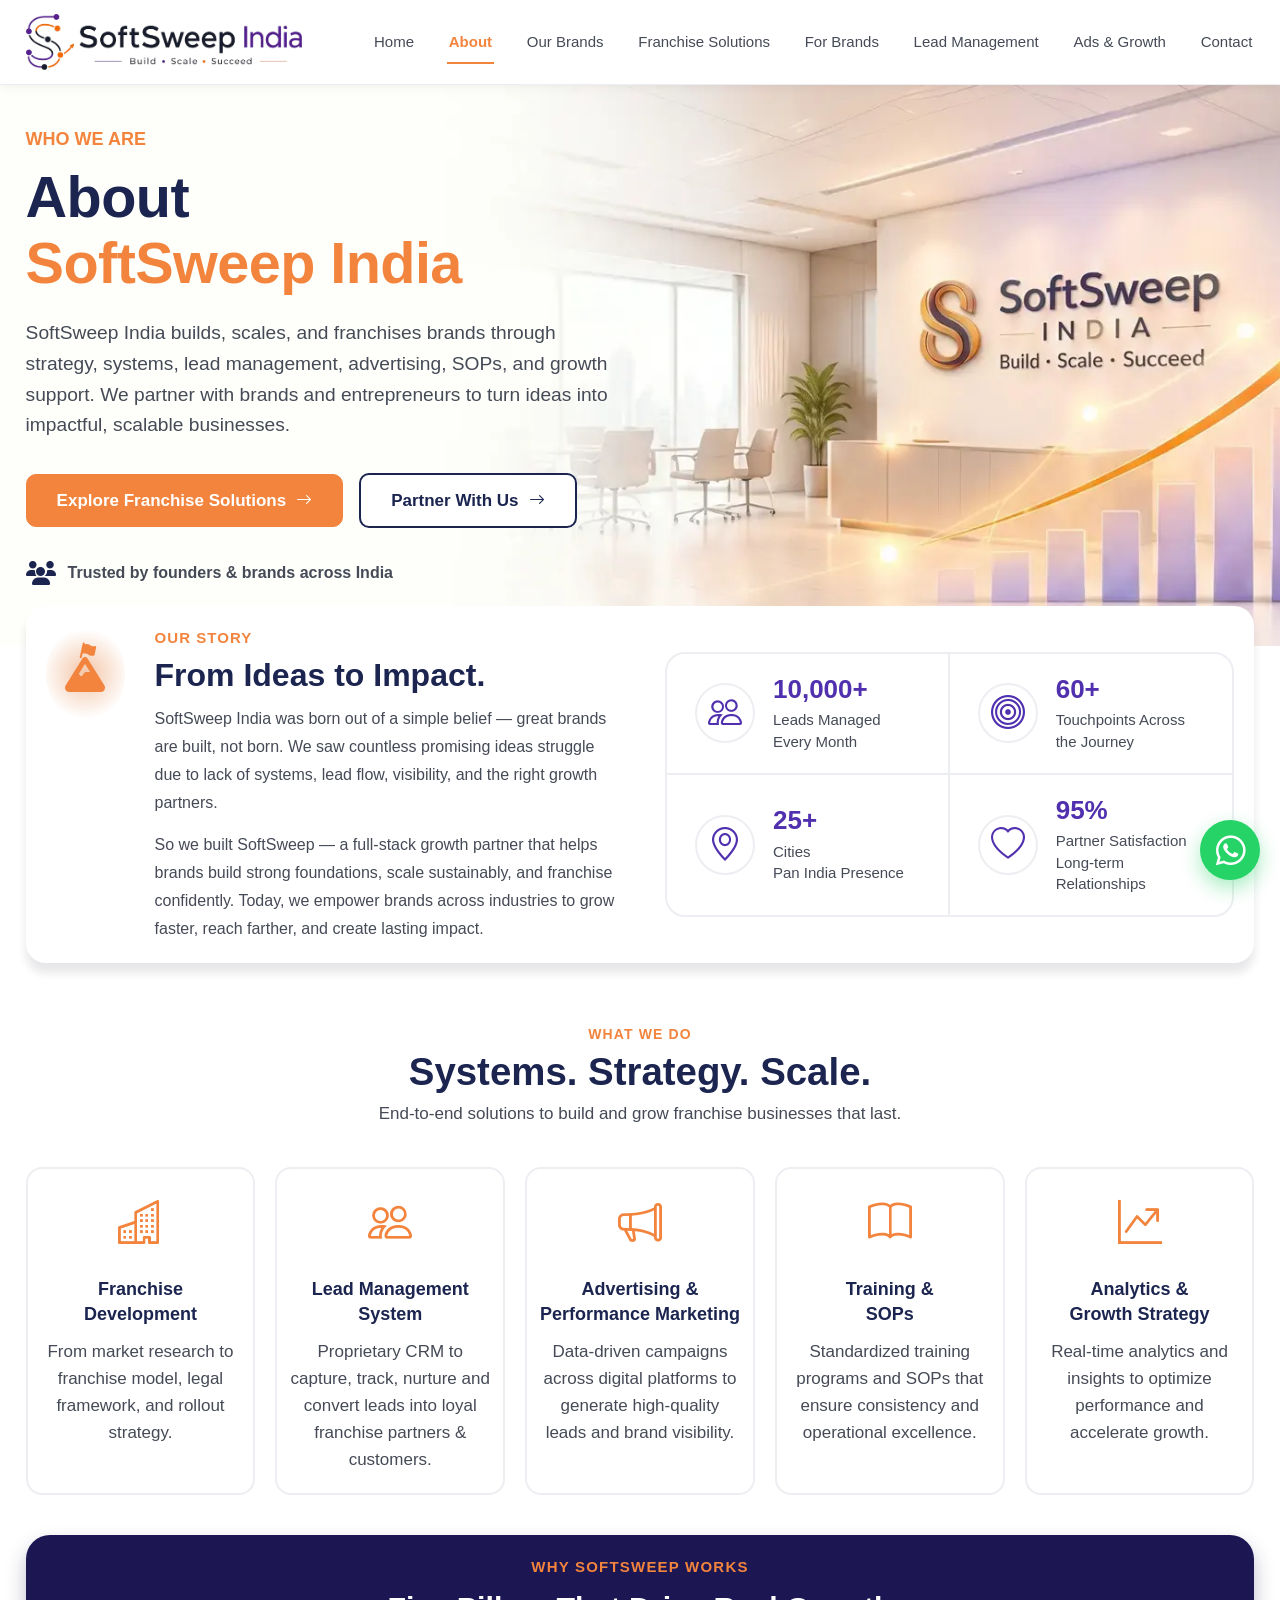
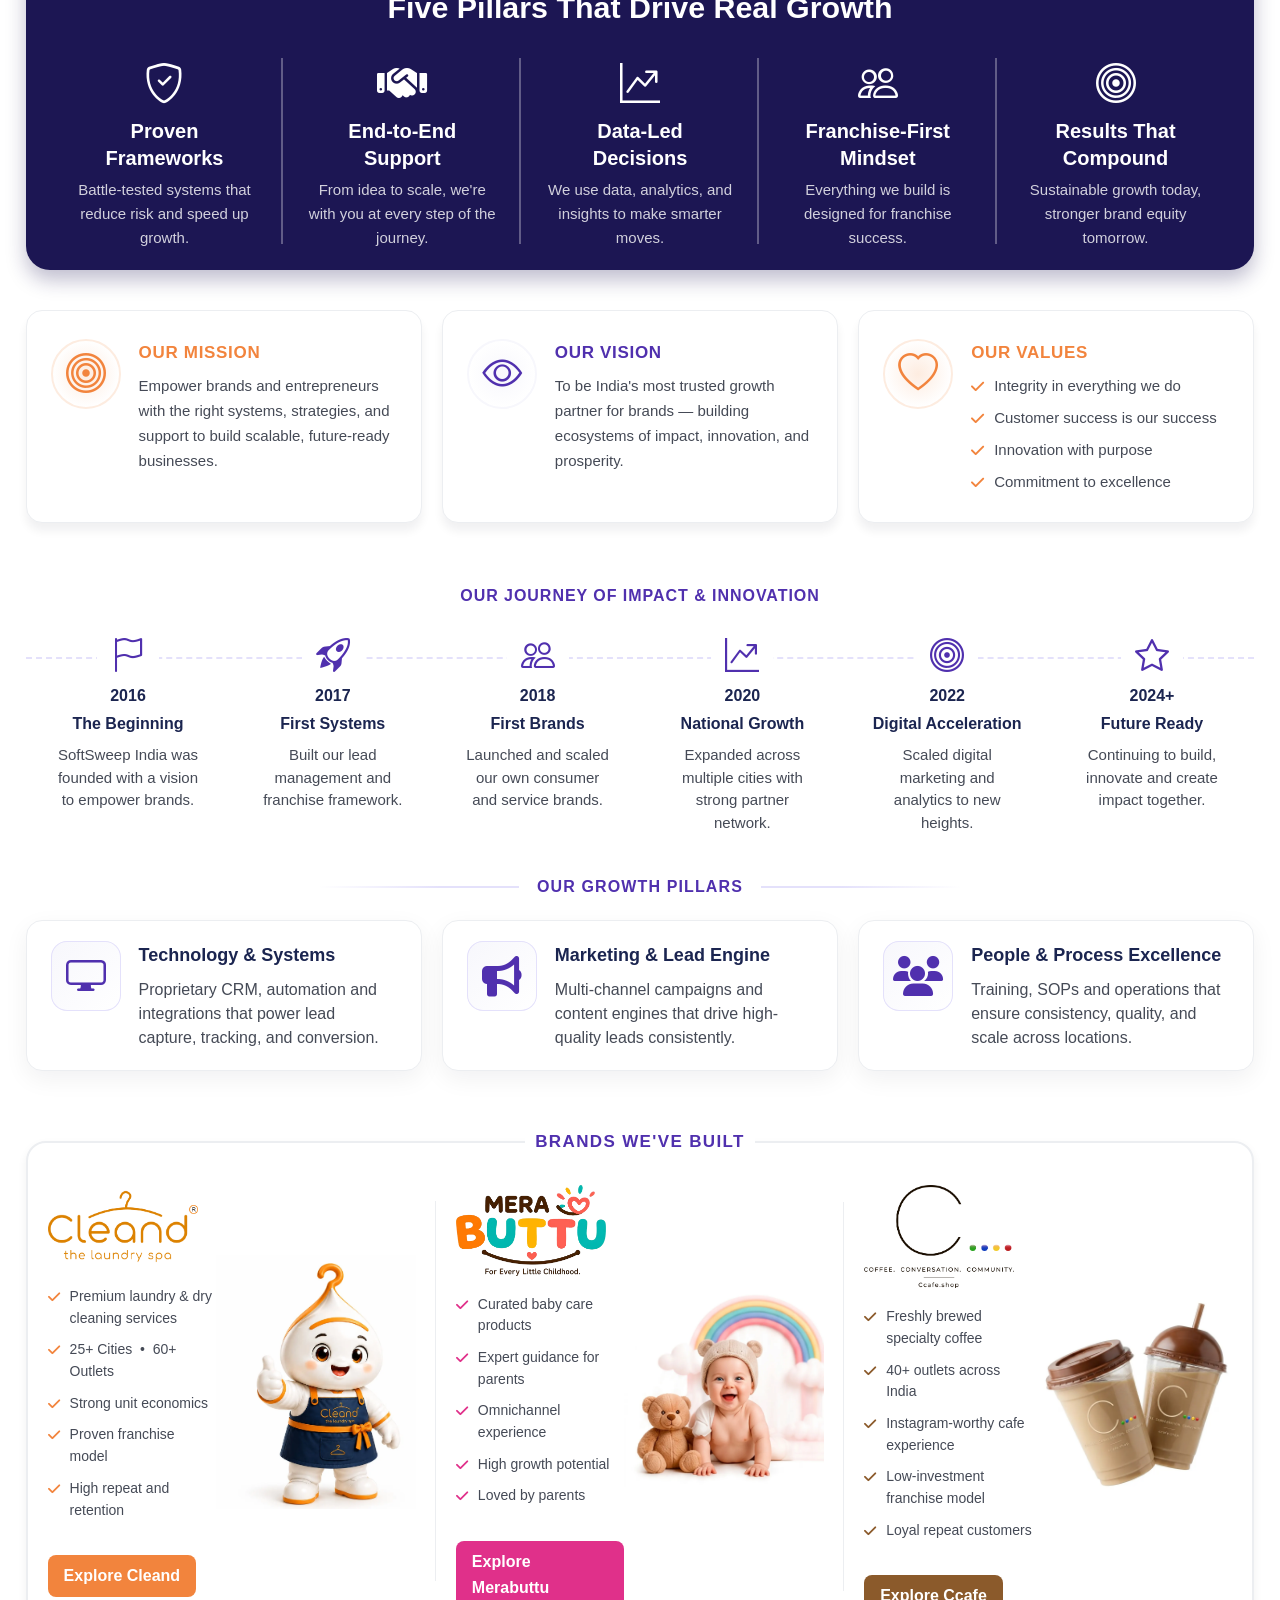
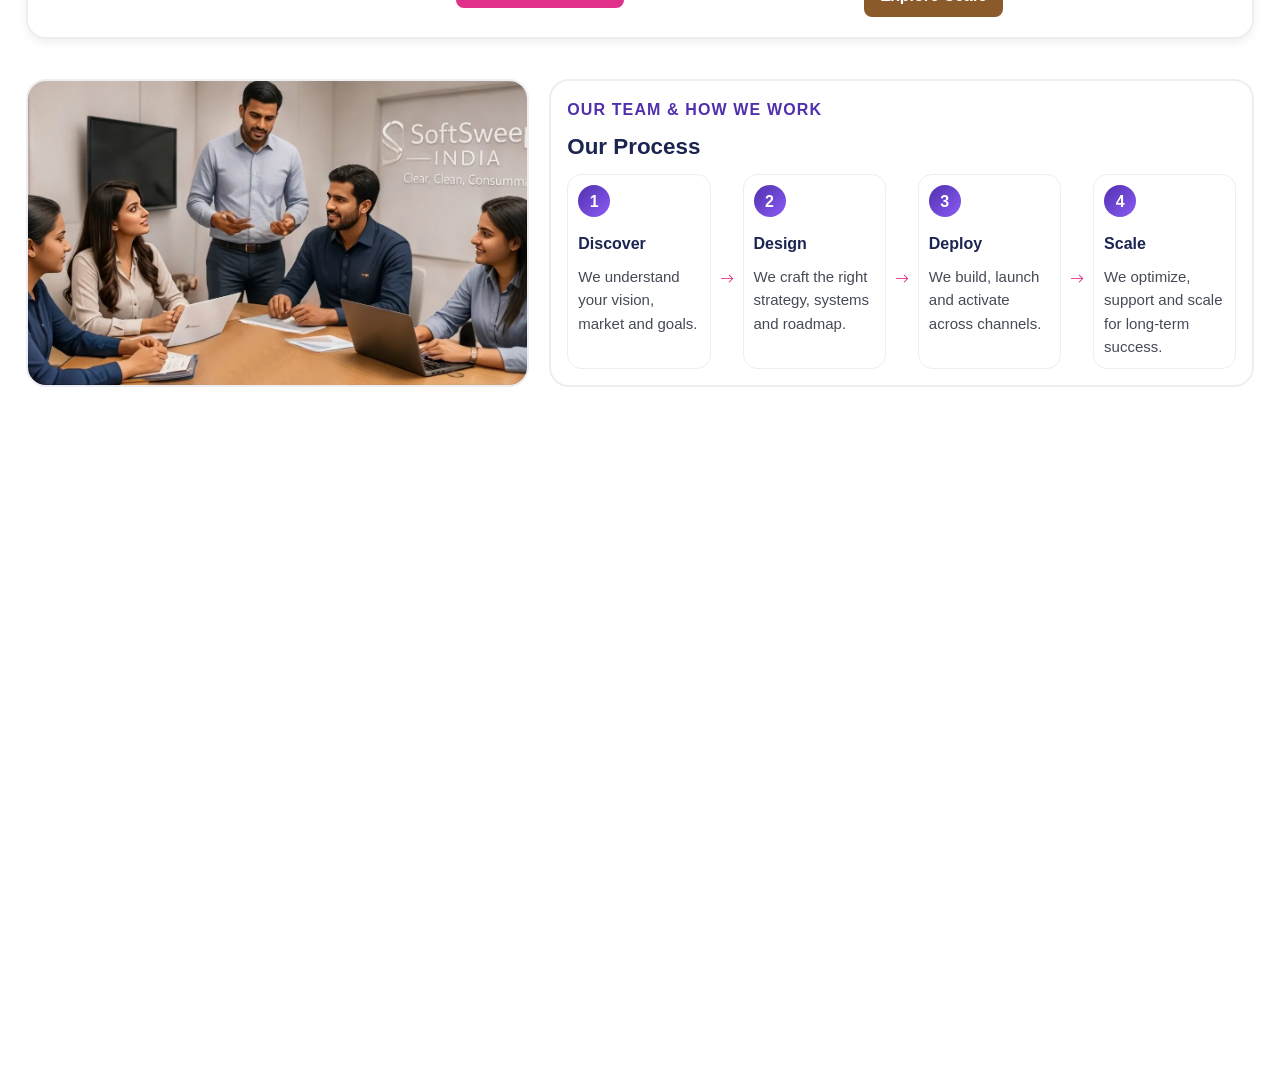
==== about.html @ d4de6e17 "first commit" ====
<!DOCTYPE html>
<html lang="en">

<head>
    <meta charset="UTF-8">
    <meta name="viewport" content="width=device-width, initial-scale=1.0">
    <title>About - SoftSweep India</title>
    <link rel="icon" type="image/png" href="images/favicon.webp">

    <link
        href="https://fonts.googleapis.com/css2?family=Lato:ital,wght@0,100;0,300;0,400;0,700;0,900;1,100;1,300;1,400;1,700;1,900&display=swap"
        rel="stylesheet">
    <link rel="stylesheet" href="https://cdn.jsdelivr.net/npm/bootstrap-icons@1.11.3/font/bootstrap-icons.min.css">
    <link rel="stylesheet" href="https://cdnjs.cloudflare.com/ajax/libs/font-awesome/6.7.2/css/all.min.css">
    <link rel="stylesheet" href="style.css">
</head>

<body>


    <header class="navbar">
        <div class="navbar__inner section-container">

            <a href="index.html" class="navbar__brand" aria-label="SoftSweep India — Home">
                <img src="images/logo.webp" alt="SoftSweep India logo" class="navbar__logo">
            </a>

            <nav class="navbar__nav" id="primaryNav">
                <ul class="navbar__links">
                    <li><a href="index.html" class="navbar__link">Home</a></li>
                    <li><a href="about.html" class="navbar__link is-active">About</a></li>
                    <li><a href="our-brands.html" class="navbar__link">Our Brands</a></li>
                    <li><a href="franchise-solution.html" class="navbar__link">Franchise Solutions</a></li>
                    <li><a href="for-brands.html" class="navbar__link">For Brands</a></li>
                    <li><a href="lead-management.html" class="navbar__link">Lead Management</a></li>
                    <li><a href="ads-growth.html" class="navbar__link">Ads &amp; Growth</a></li>
                    <li><a href="contact.html" class="navbar__link">Contact</a></li>
                </ul>
            </nav>

            <button class="navbar__toggle" id="navToggle" aria-label="Toggle navigation menu" aria-expanded="false"
                aria-controls="primaryNav">
                <span class="navbar__toggle-bar"></span>
                <span class="navbar__toggle-bar"></span>
                <span class="navbar__toggle-bar"></span>
            </button>

        </div>
    </header>


    <section class="hero about-hero">
        <div class="hero__inner section-container">

            <div class="hero__content">

                <span class="hero-eyebrow">WHO WE ARE</span>

                <h1 class="hero__heading">
                    About<br>
                    <span class="hero__heading-accent">SoftSweep India</span>
                </h1>

                <p class="hero__desc">
                    SoftSweep India builds, scales, and franchises brands through strategy, systems, lead management,
                    advertising, SOPs, and growth support. We partner with brands and entrepreneurs to turn ideas into
                    impactful, scalable businesses.
                </p>

                <div class="hero__actions">
                    <a href="#franchise" class="btn btn--primary">
                        Explore Franchise Solutions
                        <i class="bi bi-arrow-right" aria-hidden="true"></i>
                    </a>
                    <a href="#contact" class="btn btn--outline">
                        Partner With Us
                        <i class="bi bi-arrow-right" aria-hidden="true"></i>
                    </a>
                </div>

                <div class="hero__trust">
                    <i class="fa-solid fa-users" aria-hidden="true"></i>
                    <span>Trusted by founders &amp; brands across India</span>
                </div>
            </div>

        </div>
    </section>


    <section class="features-strip">
        <div class="section-container">

            <div class="story-grid features-card">

                <div class="story-content">
                    <div class="story-icon-wrap">
                        <i class="fa-solid fa-mountain story-icon-base"></i>
                        <i class="fa-solid fa-flag story-icon-flag"></i>
                    </div>
                    <div>
                        <p class="story-eyebrow">Our Story</p>
                        <h2 class="story-title">From Ideas to Impact.</h2>
                        <p class="story-desc">SoftSweep India was born out of a simple belief — great brands are built,
                            not
                            born. We saw countless promising ideas struggle due to lack of systems, lead flow,
                            visibility,
                            and the right growth partners.</p>
                        <p class="story-desc">So we built SoftSweep — a full-stack growth partner that helps brands
                            build
                            strong foundations, scale sustainably, and franchise confidently. Today, we empower brands
                            across industries to grow faster, reach farther, and create lasting impact.</p>
                    </div>
                </div>

                <div class="story-stats-card">

                    <div class="story-stat">
                        <span class="story-stat__icon"><i class="bi bi-people"></i></span>
                        <span class="story-stat__text">
                            <span class="story-stat__number">10,000+</span>
                            <span class="story-stat__label">Leads Managed<br>Every Month</span>
                        </span>
                    </div>

                    <div class="story-stat">
                        <span class="story-stat__icon"><i class="bi bi-bullseye"></i></span>
                        <span class="story-stat__text">
                            <span class="story-stat__number">60+</span>
                            <span class="story-stat__label">Touchpoints Across<br>the Journey</span>
                        </span>
                    </div>

                    <div class="story-stat">
                        <span class="story-stat__icon"><i class="bi bi-geo-alt"></i></span>
                        <span class="story-stat__text">
                            <span class="story-stat__number">25+</span>
                            <span class="story-stat__label">Cities<br>Pan India Presence</span>
                        </span>
                    </div>

                    <div class="story-stat">
                        <span class="story-stat__icon"><i class="bi bi-heart"></i></span>
                        <span class="story-stat__text">
                            <span class="story-stat__number">95%</span>
                            <span class="story-stat__label">Partner Satisfaction<br>Long-term Relationships</span>
                        </span>
                    </div>

                </div>
            </div>

        </div>
    </section>


    <section class="what-we-do slide-up">
        <div class="section-container">

            <div class="section-head">
                <p class="section-eyebrow">What We Do</p>
                <h2 class="section-title">Systems. Strategy. Scale.</h2>
                <p class="section-subtitle">End-to-end solutions to build and grow franchise businesses that last.</p>
            </div>

            <div class="wwd-grid">

                <div class="wwd-card">
                    <span class="wwd-icon"><i class="bi bi-buildings"></i></span>
                    <h3 class="wwd-title">Franchise<br>Development</h3>
                    <p class="wwd-desc">From market research to franchise model, legal framework, and rollout strategy.
                    </p>
                </div>

                <div class="wwd-card">
                    <span class="wwd-icon"><i class="bi bi-people"></i></span>
                    <h3 class="wwd-title">Lead Management<br>System</h3>
                    <p class="wwd-desc">Proprietary CRM to capture, track, nurture and convert leads into loyal
                        franchise partners &amp; customers.</p>
                </div>

                <div class="wwd-card">
                    <span class="wwd-icon"><i class="bi bi-megaphone"></i></span>
                    <h3 class="wwd-title">Advertising &amp;<br>Performance Marketing</h3>
                    <p class="wwd-desc">Data-driven campaigns across digital platforms to generate high-quality leads
                        and brand visibility.</p>
                </div>

                <div class="wwd-card">
                    <span class="wwd-icon"><i class="bi bi-book"></i></span>
                    <h3 class="wwd-title">Training &amp;<br>SOPs</h3>
                    <p class="wwd-desc">Standardized training programs and SOPs that ensure consistency and operational
                        excellence.</p>
                </div>

                <div class="wwd-card">
                    <span class="wwd-icon"><i class="bi bi-graph-up-arrow"></i></span>
                    <h3 class="wwd-title">Analytics &amp;<br>Growth Strategy</h3>
                    <p class="wwd-desc">Real-time analytics and insights to optimize performance and accelerate growth.
                    </p>
                </div>

            </div>
        </div>
    </section>


    <section class="pillars-section slide-up">
        <div class="section-container">
            <div class="pillars-card">

                <p class="pillars-eyebrow">Why SoftSweep Works</p>
                <h2 class="pillars-title">Five Pillars That Drive Real Growth</h2>

                <div class="pillars-grid">

                    <div class="pillar-item">
                        <span class="pillar-icon"><i class="bi bi-shield-check"></i></span>
                        <h3 class="pillar-title">Proven<br>Frameworks</h3>
                        <p class="pillar-desc">Battle-tested systems that reduce risk and speed up growth.</p>
                    </div>

                    <div class="pillar-item">
                        <span class="pillar-icon"><i class="fa-solid fa-handshake"></i></span>
                        <h3 class="pillar-title">End-to-End<br>Support</h3>
                        <p class="pillar-desc">From idea to scale, we're with you at every step of the journey.</p>
                    </div>

                    <div class="pillar-item">
                        <span class="pillar-icon"><i class="bi bi-graph-up-arrow"></i></span>
                        <h3 class="pillar-title">Data-Led<br>Decisions</h3>
                        <p class="pillar-desc">We use data, analytics, and insights to make smarter moves.</p>
                    </div>

                    <div class="pillar-item">
                        <span class="pillar-icon"><i class="bi bi-people"></i></span>
                        <h3 class="pillar-title">Franchise-First<br>Mindset</h3>
                        <p class="pillar-desc">Everything we build is designed for franchise success.</p>
                    </div>

                    <div class="pillar-item">
                        <span class="pillar-icon"><i class="bi bi-bullseye"></i></span>
                        <h3 class="pillar-title">Results That<br>Compound</h3>
                        <p class="pillar-desc">Sustainable growth today, stronger brand equity tomorrow.</p>
                    </div>

                </div>
            </div>
        </div>
    </section>


    <section class="mission-vision-values slide-up">
        <div class="section-container">
            <div class="mvv-grid">

                <div class="mvv-card">
                    <div class="mvv-icon mvv-icon--accent">
                        <i class="bi bi-bullseye"></i>
                    </div>
                    <div class="mvv-content">
                        <p class="mvv-title mvv-title--accent">Our Mission</p>
                        <p class="mvv-desc">Empower brands and entrepreneurs with the right systems, strategies, and
                            support to build scalable, future-ready businesses.</p>
                    </div>
                </div>

                <div class="mvv-card">
                    <div class="mvv-icon mvv-icon--indigo">
                        <i class="bi bi-eye"></i>
                    </div>
                    <div class="mvv-content">
                        <p class="mvv-title mvv-title--indigo">Our Vision</p>
                        <p class="mvv-desc">To be India's most trusted growth partner for brands — building ecosystems
                            of impact, innovation, and prosperity.</p>
                    </div>
                </div>

                <div class="mvv-card">
                    <div class="mvv-icon mvv-icon--accent">
                        <i class="bi bi-heart"></i>
                    </div>
                    <div class="mvv-content">
                        <p class="mvv-title mvv-title--accent">Our Values</p>
                        <ul class="mvv-values-list">
                            <li><i class="fa-solid fa-check"></i> Integrity in everything we do</li>
                            <li><i class="fa-solid fa-check"></i> Customer success is our success</li>
                            <li><i class="fa-solid fa-check"></i> Innovation with purpose</li>
                            <li><i class="fa-solid fa-check"></i> Commitment to excellence</li>
                        </ul>
                    </div>
                </div>

            </div>
        </div>
    </section>


    <section class="journey-timeline slide-up">
        <div class="section-container">
            <p class="journey-eyebrow">Our Journey of Impact &amp; Innovation</p>

            <div class="timeline">

                <div class="timeline-item">
                    <span class="timeline-icon"><i class="bi bi-flag"></i></span>
                    <p class="timeline-year">2016</p>
                    <p class="timeline-title">The Beginning</p>
                    <p class="timeline-desc">SoftSweep India was founded with a vision to empower brands.</p>
                </div>

                <div class="timeline-item">
                    <span class="timeline-icon"><i class="bi bi-rocket-takeoff"></i></span>
                    <p class="timeline-year">2017</p>
                    <p class="timeline-title">First Systems</p>
                    <p class="timeline-desc">Built our lead management and franchise framework.</p>
                </div>

                <div class="timeline-item">
                    <span class="timeline-icon"><i class="bi bi-people"></i></span>
                    <p class="timeline-year">2018</p>
                    <p class="timeline-title">First Brands</p>
                    <p class="timeline-desc">Launched and scaled our own consumer and service brands.</p>
                </div>

                <div class="timeline-item">
                    <span class="timeline-icon"><i class="bi bi-graph-up-arrow"></i></span>
                    <p class="timeline-year">2020</p>
                    <p class="timeline-title">National Growth</p>
                    <p class="timeline-desc">Expanded across multiple cities with strong partner network.</p>
                </div>

                <div class="timeline-item">
                    <span class="timeline-icon"><i class="bi bi-bullseye"></i></span>
                    <p class="timeline-year">2022</p>
                    <p class="timeline-title">Digital Acceleration</p>
                    <p class="timeline-desc">Scaled digital marketing and analytics to new heights.</p>
                </div>

                <div class="timeline-item">
                    <span class="timeline-icon"><i class="bi bi-star"></i></span>
                    <p class="timeline-year">2024+</p>
                    <p class="timeline-title">Future Ready</p>
                    <p class="timeline-desc">Continuing to build, innovate and create impact together.</p>
                </div>

            </div>
        </div>
    </section>


    <section class="growth-pillars-2 slide-up">
        <div class="section-container">

            <div class="gp-eyebrow-wrap">
                <span class="gp-eyebrow-line"></span>
                <p class="gp-eyebrow">Our Growth Pillars</p>
                <span class="gp-eyebrow-line"></span>
            </div>

            <div class="gp-grid">

                <div class="gp-card">
                    <div class="gp-icon"><i class="bi bi-display"></i></div>
                    <div class="gp-content">
                        <h3 class="gp-title">Technology &amp; Systems</h3>
                        <p class="gp-desc">Proprietary CRM, automation and integrations that power lead capture,
                            tracking, and conversion.</p>
                    </div>
                </div>

                <div class="gp-card">
                    <div class="gp-icon"><i class="fa-solid fa-bullhorn"></i></div>
                    <div class="gp-content">
                        <h3 class="gp-title">Marketing &amp; Lead Engine</h3>
                        <p class="gp-desc">Multi-channel campaigns and content engines that drive high-quality leads
                            consistently.</p>
                    </div>
                </div>

                <div class="gp-card">
                    <div class="gp-icon"><i class="fa-solid fa-users"></i></div>
                    <div class="gp-content">
                        <h3 class="gp-title">People &amp; Process Excellence</h3>
                        <p class="gp-desc">Training, SOPs and operations that ensure consistency, quality, and scale
                            across locations.</p>
                    </div>
                </div>

            </div>
        </div>
    </section>


    <section class="brands-section slide-up">
        <div class="section-container">
            <div class="brands-card">

                <div class="brands-eyebrow-wrap">
                    <p class="brands-eyebrow">BRANDS WE'VE BUILT</p>
                </div>

                <div class="brands-grid">

                    <div class="brand-box brand-box--cleand">
                        <div>
                            <div class="brand-box__media">
                                <img src="images/cleand-logo.png" alt="Cleand mascot character"
                                    class="brand-box__image">
                            </div>
                            <ul class="brand-box__checklist">
                                <li><i class="fa-solid fa-check"></i> Premium laundry &amp; dry cleaning services</li>
                                <li><i class="fa-solid fa-check"></i> 25+ Cities &nbsp;•&nbsp; 60+ Outlets</li>
                                <li><i class="fa-solid fa-check"></i> Strong unit economics</li>
                                <li><i class="fa-solid fa-check"></i> Proven franchise model</li>
                                <li><i class="fa-solid fa-check"></i> High repeat and retention</li>
                            </ul>
                            <a href="#" class="brand-box__btn">Explore Cleand</a>
                        </div>
                        <div>
                            <img src="images/cleaned-detail-img.webp" alt="Cleand — The Laundry Spa"
                                class="brand-box__logo">
                        </div>
                    </div>

                    <div class="brand-box brand-box--merabuttu">
                        <div>
                            <div class="brand-box__media">
                                <img src="images/merabuttu-logo.webp" alt="Merabuttu baby care"
                                    class="brand-box__image">
                            </div>
                            <ul class="brand-box__checklist">
                                <li><i class="fa-solid fa-check"></i> Curated baby care products</li>
                                <li><i class="fa-solid fa-check"></i> Expert guidance for parents</li>
                                <li><i class="fa-solid fa-check"></i> Omnichannel experience</li>
                                <li><i class="fa-solid fa-check"></i> High growth potential</li>
                                <li><i class="fa-solid fa-check"></i> Loved by parents</li>
                            </ul>
                            <a href="#" class="brand-box__btn">Explore Merabuttu</a>
                        </div>
                        <div>
                            <img src="images/merabuttu-detail-img.webp" alt="MERABUTTU.in — The Baby Care Store"
                                class="brand-box__logo">
                        </div>
                    </div>

                    <div class="brand-box brand-box--ccafe">
                        <div>
                            <div class="brand-box__media">
                                <img src="images/ccafe-logo.webp" alt="Ccafe.shop coffee and cafe experience"
                                    class="brand-box__image">
                            </div>
                            <ul class="brand-box__checklist">
                                <li><i class="fa-solid fa-check"></i> Freshly brewed specialty coffee</li>
                                <li><i class="fa-solid fa-check"></i> 40+ outlets across India</li>
                                <li><i class="fa-solid fa-check"></i> Instagram-worthy cafe experience</li>
                                <li><i class="fa-solid fa-check"></i> Low-investment franchise model</li>
                                <li><i class="fa-solid fa-check"></i> Loyal repeat customers</li>
                            </ul>
                            <a href="#" class="brand-box__btn">Explore Ccafe</a>
                        </div>
                        <div>
                            <img src="images/ccafe-detail-img.webp" alt="Ccafe.shop — Coffee & Conversations"
                                class="brand-box__logo">
                        </div>
                    </div>

                </div>
            </div>
        </div>
    </section>


    <section class="team-process slide-up">
        <div class="section-container">
            <div class="team-process-grid">

                <div class="team-process__media">
                    <img src="images/about-team.webp" alt="SoftSweep India team collaborating"
                        class="team-process__image">
                </div>

                <div class="team-process__content">
                    <p class="team-process__eyebrow">Our Team &amp; How We Work</p>
                    <h2 class="team-process__title">Our Process</h2>

                    <div class="process-steps">

                        <div class="process-step">
                            <span class="process-step__num">1</span>
                            <h3 class="process-step__title">Discover</h3>
                            <p class="process-step__desc">We understand your vision, market and goals.</p>
                        </div>

                        <div class="process-connector"><i class="bi bi-arrow-right"></i></div>

                        <div class="process-step">
                            <span class="process-step__num">2</span>
                            <h3 class="process-step__title">Design</h3>
                            <p class="process-step__desc">We craft the right strategy, systems and roadmap.</p>
                        </div>

                        <div class="process-connector"><i class="bi bi-arrow-right"></i></div>

                        <div class="process-step">
                            <span class="process-step__num">3</span>
                            <h3 class="process-step__title">Deploy</h3>
                            <p class="process-step__desc">We build, launch and activate across channels.</p>
                        </div>

                        <div class="process-connector"><i class="bi bi-arrow-right"></i></div>

                        <div class="process-step">
                            <span class="process-step__num">4</span>
                            <h3 class="process-step__title">Scale</h3>
                            <p class="process-step__desc">We optimize, support and scale for long-term success.</p>
                        </div>

                    </div>
                </div>

            </div>
        </div>
    </section>


    <section class="cta-banner slide-up">
        <div class="section-container">
            <div class="cta-banner__card">

                <div class="cta-banner__content">
                    <h2 class="cta-banner__title">Ready to Build, Scale &amp; Lead Your Category?</h2>
                    <p class="cta-banner__subtitle">Let's build a franchise engine that drives real growth.</p>
                </div>

                <div class="hero__actions cta-banner__actions">
                    <a href="#franchise" class="btn btn--primary">
                        Let's Talk Growth
                        <i class="bi bi-arrow-right" aria-hidden="true"></i>
                    </a>
                    <a href="#contact" class="btn btn--outline">
                        Explore Our Process
                        <i class="bi bi-arrow-right" aria-hidden="true"></i>
                    </a>
                </div>

            </div>
        </div>
    </section>


    <footer class="site-footer slide-up">
        <div class="section-container footer-inner">

            <div class="footer-col footer-col--brand">
                <a href="index.html" class="footer-brand">
                    <img src="images/logo-footer.webp" alt="">
                </a>
                <p class="footer-brand__entity">An entity of<br>SoftSweep India Private Limited</p>
                <p class="footer-brand__desc">We build, scale &amp; franchise our own brands and help other brands grow
                    through systems, advertising and lead management technology.</p>
                <div class="footer-social">
                    <a href="#" class="footer-social__link" aria-label="LinkedIn"><i
                            class="fa-brands fa-linkedin-in"></i></a>
                    <a href="#" class="footer-social__link" aria-label="Instagram"><i
                            class="fa-brands fa-instagram"></i></a>
                    <a href="#" class="footer-social__link" aria-label="Facebook"><i
                            class="fa-brands fa-facebook-f"></i></a>
                    <a href="#" class="footer-social__link" aria-label="YouTube"><i
                            class="fa-brands fa-youtube"></i></a>
                </div>
            </div>

            <div class="footer-col">
                <h4 class="footer-col__title">Contact Us</h4>
                <ul class="footer-contact-list">
                    <li>
                        <span class="footer-contact-icon"><i class="fa-solid fa-phone"></i></span>
                        <a href="tel:+919876567822">+91 98765 67822</a>
                    </li>
                    <li>
                        <span class="footer-contact-icon"><i class="fa-solid fa-envelope"></i></span>
                        <a href="mailto:hello@softsweep.in">hello@softsweep.in</a>
                    </li>
                    <li>
                        <span class="footer-contact-icon"><i class="fa-solid fa-globe"></i></span>
                        <a href="https://www.softsweep.in" target="_blank" rel="noopener">www.softsweep.in</a>
                    </li>
                    <li class="footer-contact-list__address">
                        <span class="footer-contact-icon"><i class="fa-solid fa-location-dot"></i></span>
                        <span>203, Corporate Lounge, Mira Road East, Mahaveer Nagar, Mira Bhayandar, Maharashtra -
                            401107, India</span>
                    </li>
                </ul>
            </div>

            <div class="footer-col">
                <h4 class="footer-col__title">Quick Links</h4>
                <ul class="footer-links">
                    <li><a href="index.html">Home</a></li>
                    <li><a href="about.html">About</a></li>
                    <li><a href="our-brands.html">Our Brands</a></li>
                    <li><a href="franchise-solution.html">Franchise Solutions</a></li>
                    <li><a href="for-brands.html">For Brands</a></li>
                </ul>
            </div>

            <div class="footer-col">
                <h4 class="footer-col__title">Our Services</h4>
                <ul class="footer-links">
                    <li><a href="franchise-solution.html">Franchise Development</a></li>
                    <li><a href="lead-management.html">Lead Management System</a></li>
                    <li><a href="ads-growth.html">Advertising &amp; Performance Marketing</a></li>
                    <li><a href="#">Training &amp; SOPs</a></li>
                    <li><a href="#">Analytics &amp; Growth Strategy</a></li>
                </ul>
            </div>

            <div class="footer-col">
                <h4 class="footer-col__title">Legal</h4>
                <ul class="footer-links">
                    <li><a href="privacy-policy.html">Privacy Policy</a></li>
                    <li><a href="terms.html">Terms &amp; Conditions</a></li>
                    <li><a href="refund-policy.html">Refund Policy</a></li>
                </ul>
            </div>

        </div>

        <div class="section-container">
            <div class="footer-bottom">
                <p>&copy; <span>2026</span> <a href="https://leadbanana.in" target="_blank" rel="noopener">LeadBanana
                        India</a>. All rights reserved.</p>
                <p class="designed-by">Designed &amp; Developed by <a class="lead-logo" href="https://leadbanana.in"
                        target="_blank" rel="noopener">
                        <img src="images/leadbanana-logo.png" alt="">
                    </a></p>
            </div>
        </div>
    </footer>


    <div class="whatsapp-bot" id="whatsappBot">
        <div class="bot-panel">

            <div class="bot-head">
                <div class="bot-avatar">
                    <i class="fa-brands fa-whatsapp"></i>
                </div>
                <div class="bot-head-text">
                    <strong>SoftSweep India</strong>
                    <strong>WhatsApp Assistant</strong>
                </div>
            </div>

            <p class="bot-subtitle">Choose a service or send a custom message.</p>

            <div class="bot-body">
                <button class="bot-option" data-message="I would like to know about Franchise Development.">
                    <span class="bot-option-icon icon-blue"><i class="bi bi-buildings"></i></span>
                    <span class="bot-option-label">Franchise Development</span>
                    <i class="bi bi-chevron-right bot-option-arrow"></i>
                </button>

                <button class="bot-option" data-message="I would like to Get a Lead Management.">
                    <span class="bot-option-icon icon-purple"><i class="bi bi-people"></i></span>
                    <span class="bot-option-label">Lead Management</span>
                    <i class="bi bi-chevron-right bot-option-arrow"></i>
                </button>

                <button class="bot-option" data-message="I would like to know about Performance Marketing.">
                    <span class="bot-option-icon icon-green"><i class="bi bi-megaphone"></i></span>
                    <span class="bot-option-label">Performance Marketing</span>
                    <i class="bi bi-chevron-right bot-option-arrow"></i>
                </button>

                <button class="bot-option" data-message="I would like to know About Training & SOPs.">
                    <span class="bot-option-icon icon-orange"><i class="bi bi-book"></i></span>
                    <span class="bot-option-label">Training & SOPs</span>
                    <i class="bi bi-chevron-right bot-option-arrow"></i>
                </button>

                <div class="bot-input">
                    <input id="botMessage" type="text" placeholder="Type your message">
                    <button class="btn-send" id="botSend" type="button">Send</button>
                </div>
            </div>

            <div class="bot-footer">
                <span>Powered by</span>
                <img src="images/leadbanana-logo.png" alt="">
            </div>

        </div>

        <button class="bot-float" type="button">
            <span class="bot-float-icon">
                <i class="fa-brands fa-whatsapp"></i>
            </span>
            <span class="bot-text">Connect with SoftSweep India</span>
        </button>
    </div>


    <!-- for header -->
    <script>
        document.addEventListener('DOMContentLoaded', () => {
            const toggle = document.getElementById('navToggle');
            const nav = document.getElementById('primaryNav');
            const links = nav.querySelectorAll('.navbar__link');

            // Open / close mobile menu
            const closeMenu = () => {
                nav.classList.remove('is-open');
                toggle.setAttribute('aria-expanded', 'false');
                document.body.style.overflow = '';
            };

            const openMenu = () => {
                nav.classList.add('is-open');
                toggle.setAttribute('aria-expanded', 'true');
                document.body.style.overflow = 'hidden';
            };

            toggle.addEventListener('click', () => {
                const isOpen = nav.classList.contains('is-open');
                isOpen ? closeMenu() : openMenu();
            });

            // Close mobile menu after selecting a link
            links.forEach(link => {
                link.addEventListener('click', () => {
                    links.forEach(l => l.classList.remove('is-active'));
                    link.classList.add('is-active');
                    closeMenu();
                });
            });

            // Close mobile menu on resize back to desktop width
            window.addEventListener('resize', () => {
                if (window.innerWidth > 1200) closeMenu();
            });

            // Close mobile menu on outside click
            document.addEventListener('click', (e) => {
                const isClickInside = nav.contains(e.target) || toggle.contains(e.target);
                if (!isClickInside && nav.classList.contains('is-open')) {
                    closeMenu();
                }
            });
        });

    </script>


    <!-- script for slide up animation -->
    <script>
        document.addEventListener('DOMContentLoaded', () => {

            // Create the "Eye" (Observer)
            const slideUpObserver = new IntersectionObserver((entries) => {
                entries.forEach(entry => {
                    // If the element enters the screen
                    if (entry.isIntersecting) {
                        entry.target.classList.add('active');

                        // Once it has slid up, stop watching it (until refresh)
                        slideUpObserver.unobserve(entry.target);
                    }
                });
            }, {
                threshold: 0, // Starts when 0% of the element is visible
                rootMargin: "0px 0px -50px 0px" // Slight offset so it triggers before it hits the very bottom
            });

            // Find everything with the "slide-up" class and start watching it
            const slideUpElements = document.querySelectorAll('.slide-up');
            slideUpElements.forEach(el => slideUpObserver.observe(el));

        });
    </script>


    <!-- whatsapp-bot -->
    <script>
        const qs = (sel, parent = document) => parent.querySelector(sel);
        const qsa = (sel, parent = document) => parent.querySelectorAll(sel);

        function initWhatsAppBot() {
            const container = qs("#whatsappBot");
            if (!container) return;

            const floatBtn = qs(".bot-float", container);
            const input = qs("#botMessage", container);
            const send = qs("#botSend", container);
            const options = qsa(".bot-option", container);

            floatBtn.addEventListener("click", (e) => {
                e.stopPropagation();
                container.classList.toggle("active");
            });

            options.forEach(button => {
                button.addEventListener("click", () => {
                    const msg = button.getAttribute("data-message");
                    window.open(`https://wa.me/919876567822?text=${encodeURIComponent(msg)}`, "_blank");
                });
            });

            send.addEventListener("click", () => {
                const text = input.value.trim() || "Hello!";
                window.open(`https://wa.me/919876567822?text=${encodeURIComponent(text)}`, "_blank");
            });

            // Close when clicking anywhere outside the widget
            document.addEventListener("click", (e) => {
                if (container.classList.contains("active") && !container.contains(e.target)) {
                    container.classList.remove("active");
                }
            });

            // Prevent clicks inside the panel from bubbling up and closing it
            qs(".bot-panel", container).addEventListener("click", (e) => e.stopPropagation());
        }

        document.addEventListener("DOMContentLoaded", initWhatsAppBot);
    </script>


</body>

</html>
---- style.css ----
:root {
  --color-bg: #ffffff;
  --color-border: #eceef1;
  --color-text: #262a34;
  --color-text-muted: #454a56;
  --color-heading: #1b2550;
  --color-accent: #f2843d;
  --color-accent-soft: #fdece0;
  --color-indigo: #5030AE;
  --color-indigo-soft: #F7F7FC;
  --color-indigo-border: #e4e1fb;
  --color-cta-bg: #1c1653;
  --color-shadow: rgba(20, 20, 40, 0.06);
  --color-gold: #e0b155;
    --color-gold-border: rgba(224, 177, 85, 0.45);
    --color-green: #3fa757;
    --color-red: #e25b52;
}

* {
  box-sizing: border-box;
}

body {
  margin: 0;
  font-family: 'Segoe UI', Roboto, Helvetica, Arial, sans-serif;
  color: var(--color-text);
  line-height: 1.6;
}

html {
  scroll-behavior: smooth;
}

/* ============================================
   Shared layout container — use on every section
   ============================================ */
.section-container {
  width: 96%;
  max-width: 1400px;
  margin: auto;
}


/* #uselatter {
  scroll-margin-top: 100px;
} */




.slide-up {
    opacity: 0;
    transform: translateY(50px);
    transition: all 0.8s ease-out;
    visibility: hidden;
}

.slide-up.active {
    opacity: 1;
    transform: translateY(0);
    visibility: visible;
}








/* ============================================
   Navbar shell
   ============================================ */
.navbar {
  width: 100%;
  background: var(--color-bg);
  border-bottom: 1px solid var(--color-border);
  box-shadow: 0 2px 10px var(--color-shadow);
  position: sticky;
  top: 0;
  z-index: 1000;
}

.navbar__inner {
  height: 84px;
  display: flex;
  align-items: center;
  justify-content: space-between;
}

/* ============================================
   Brand / logo
   ============================================ */
.navbar__brand {
  display: flex;
  align-items: center;
  flex-shrink: 0;
  text-decoration: none;
}

.navbar__logo {
  height: 56px;
  width: auto;
  display: block;
}


/* ============================================
   Nav links
   ============================================ */
.navbar__nav {
  display: flex;
  align-items: center;
}

.navbar__links {
  list-style: none;
  display: flex;
  align-items: center;
  gap: clamp(16px, 2.4vw, 34px);
  margin: 0;
  padding: 0;
}

.navbar__link {
  position: relative;
  display: inline-block;
  padding: 8px 2px;
  color: var(--color-text-muted);
  text-decoration: none;
  font-size: 15px;
  font-weight: 500;
  white-space: nowrap;
  transition: color 0.18s ease;
}

.navbar__link::after {
  content: "";
  position: absolute;
  left: 0;
  bottom: -2px;
  width: 100%;
  height: 2px;
  background: var(--color-accent);
  transform: scaleX(0);
  transform-origin: left;
  transition: transform 0.32s cubic-bezier(0.4, 0, 0.2, 1);
}

.navbar__link:hover {
  color: var(--color-text);
}

.navbar__link:hover::after {
  transform: scaleX(1);
}

.navbar__link.is-active {
  color: var(--color-accent);
  font-weight: 600;
}

.navbar__link.is-active::after {
  transform: scaleX(1);
}

/* ============================================
   Mobile toggle button
   ============================================ */
.navbar__toggle {
  display: none;
  flex-direction: column;
  justify-content: center;
  align-items: center;
  gap: 5px;
  width: 40px;
  height: 40px;
  padding: 0;
  border: none;
  background: transparent;
  cursor: pointer;
  z-index: 1001;
}

.navbar__toggle-bar {
  width: 24px;
  height: 2px;
  background: var(--color-text);
  border-radius: 2px;
  transition: transform 0.32s cubic-bezier(0.4, 0, 0.2, 1), opacity 0.18s ease, background 0.18s ease;
}

.navbar__toggle[aria-expanded="true"] .navbar__toggle-bar:nth-child(1) {
  transform: translateY(7px) rotate(45deg);
}

.navbar__toggle[aria-expanded="true"] .navbar__toggle-bar:nth-child(2) {
  opacity: 0;
}

.navbar__toggle[aria-expanded="true"] .navbar__toggle-bar:nth-child(3) {
  transform: translateY(-7px) rotate(-45deg);
}

/* ============================================
   Responsive — tablet
   ============================================ */
@media (max-width: 1024px) {
  .navbar__links {
    gap: 16px;
  }

  .navbar__link {
    font-size: 14px;
  }
}

/* ============================================
   Responsive — mobile (collapsible menu)
   ============================================ */
@media (max-width: 1200px) {
  .navbar__toggle {
    display: flex;
  }

  .navbar__nav {
    position: fixed;
    top: 84px;
    left: 0;
    width: 100%;
    height: calc(100vh - 84px);
    background: var(--color-bg);
    display: block;
    overflow-y: auto;

    transform: translateX(-100%);
    opacity: 0;
    visibility: hidden;
    transition: transform 0.32s cubic-bezier(0.4, 0, 0.2, 1), opacity 0.32s cubic-bezier(0.4, 0, 0.2, 1), visibility 0s linear 0.32s;
  }

  .navbar__nav.is-open {
    transform: translateX(0);
    opacity: 1;
    visibility: visible;
    transition: transform 0.32s cubic-bezier(0.4, 0, 0.2, 1), opacity 0.32s cubic-bezier(0.4, 0, 0.2, 1), visibility 0s linear 0s;
  }

  .navbar__links {
    flex-direction: column;
    align-items: flex-start;
    gap: 0;
    padding: 12px 24px 32px;
  }

  .navbar__links li {
    width: 100%;
  }

  .navbar__link {
    display: block;
    width: 100%;
    padding: 14px 4px;
    font-size: 16px;
    border-bottom: 1px solid var(--color-border);
  }

  .navbar__link::after {
    display: none;
  }

  .navbar__link.is-active {
    background: var(--color-accent-soft);
    border-radius: 6px;
    padding-left: 10px;
  }

  .navbar__logo {
    height: 44px;
  }
}

@media (max-width: 420px) {
  .navbar__inner {
    height: 68px;
  }

  .navbar__nav {
    top: 68px;
    height: calc(100vh - 68px);
  }

  .navbar__logo {
    height: 38px;
  }
}
















/* ============================================
   Hero section
   ============================================ */
.hero {
  width: 100%;
  background-image: url('images/hero-back.webp');
  background-size: cover;
  background-position: center;
  background-repeat: no-repeat;
  overflow: hidden;
}

.hero__inner {
  display: flex;
  align-items: end;
  justify-content: space-between;
  gap: 30px;
  padding-top: 40px;
}

/* -------- Content column -------- */
.hero__content {
  flex: 1 1 520px;
  max-width: 700px;
  padding-bottom: 60px;
}


.hero__heading {
  margin: 0 0 22px;
  font-size: 3.6rem;
  font-weight: 700;
  line-height: 1.15;
  color: var(--color-heading);
  letter-spacing: -0.01em;
  font-family: "Roboto", sans-serif;
}

.hero__heading-accent {
  color: var(--color-accent);
}

.hero__desc {
  margin: 0 0 32px;
  max-width: 600px;
  font-size: 1.2rem;
  line-height: 1.6;
  color: var(--color-text-muted);
}

/* -------- Buttons -------- */

.hero__actions {
  display: flex;
  flex-wrap: wrap;
  align-items: center;
  gap: 16px;
  margin-bottom: 32px;
}

.btn {
  display: inline-flex;
  align-items: center;
  justify-content: center;
  gap: 10px;
  padding: 12px 30px;
  border-radius: 10px;
  font-size: 17px;
  font-weight: 600;
  text-decoration: none;
  white-space: nowrap;
  position: relative;
  overflow: hidden;
  z-index: 1;
  transition: color .35s ease,
    transform .18s ease,
    box-shadow .18s ease,
    border-color .35s ease;
}

/* Keep text and icon above the sliding background */
.btn span,
.btn i {
  position: relative;
  z-index: 2;
}

.btn i {
  font-size: 16px;
  transition: transform .25s ease;
}

.btn:hover i {
  transform: translateX(4px);
}

/* ---------- Primary Button ---------- */

.btn--primary {
  background: var(--color-accent);
  color: #fff;
  border: 1px solid var(--color-accent);
  /* box-shadow: 0 10px 14px rgba(242, 132, 61, 0.32); */
}

.btn--primary:hover {
  transform: translateY(-2px);
  box-shadow: 0 14px 28px rgba(242, 132, 61, 0.4);
}

/* ---------- Outline Button ---------- */

.btn--outline {
  background: #fff;
  color: var(--color-heading);
  border: 2px solid var(--color-heading);
}

/* Sliding Background */
.btn--outline::after {
  content: "";
  position: absolute;
  top: 0;
  left: 0;
  width: 0;
  height: 100%;
  background: var(--color-heading);
  transition: width .35s ease;
  z-index: -1;
}

/* Hover Effect */
.btn--outline:hover {
  color: #fff;
}

.btn--outline:hover::after {
  width: 100%;
}


/* -------- Trust line -------- */
.hero__trust {
  display: flex;
  align-items: center;
  gap: 12px;
  font-size: 16px;
  font-weight: 600;
  color: var(--color-text-muted);
}

.hero__trust i {
  font-size: 24px;
  color: var(--color-heading);
}

/* -------- Media column -------- */
.hero__media {
  flex: 1 1 420px;
  display: flex;
  justify-content: center;
  align-items: center;
}

.hero__character {
  width: 100%;
  max-width: 620px;
  height: auto;
  display: block;
}

/* ============================================
   Hero — responsive
   ============================================ */
@media (max-width: 1030px) {
  .hero__inner {
    flex-direction: column;
    text-align: center;
    align-items: center;
    justify-content: baseline;
  }

  .hero__content {
    flex: 1 1 auto;
    max-width: 100%;
  }

  .hero__desc {
    max-width: 100%;
  }

  .hero__actions {
    justify-content: center;
  }

  .hero__trust {
    justify-content: center;
  }

  .hero__media {
    flex: 1 1 auto;
    display: flex;
    justify-content: center;
    align-items: end;
  }


}




@media (max-width: 600px) {
  .hero__heading {
    font-size: 3rem;
  }

}


@media (max-width: 400px) {

  .hero__heading {
    font-size: 2.2rem;
  }

  .hero__actions {
    flex-direction: column;
    align-items: stretch;
    width: 100%;
  }

  .btn {
    justify-content: center;
    width: 100%;
  }

  .hero__trust {
    text-align: left;
  }

  .hero__trust i {
    margin-top: -10px;
  }

}

















/* ============================================
   Features strip (icon cards)
   ============================================ */
.features-strip {
  position: relative;
  z-index: 2;
  margin-top: -40px;
  padding-bottom: 40px;
}

.features-card {
  display: flex;
  align-items: stretch;
  justify-content: space-between;
  background: var(--color-bg);
  border-radius: 20px;
  box-shadow: 0 10px 10px rgba(20, 20, 40, 0.1);
  padding: 24px 28px;
}

.feature-item {
  position: relative;
  flex: 1;
  display: flex;
  flex-direction: column;
  align-items: center;
  text-align: center;
  gap: 14px;
  padding: 0 12px;
}

.feature-item:not(:last-child)::after {
  content: "";
  position: absolute;
  top: 6px;
  right: 0;
  bottom: 6px;
  width: 1px;
  background: var(--color-border);
}

.feature-icon {
  display: flex;
  align-items: center;
  justify-content: center;
  width: 70px;
  height: 70px;
  border-radius: 50%;
  border: 2px solid var(--color-accent);
  color: var(--color-accent);
  /* background: var(--color-accent-soft); */
  font-size: 34px;
  transition: transform 0.3s ease-in-out, box-shadow 0.3s ease-in-out;
}

.feature-item:hover .feature-icon {
  transform: translateY(-3px);
  box-shadow: 0 10px 22px rgba(242, 132, 61, 0.28);
}

.feature-label {
  margin: 0;
  font-size: 17px;
  font-weight: 600;
  line-height: 1.4;
  color: var(--color-heading);
}

/* ============================================
   Features strip — responsive
   ============================================ */
@media (max-width: 800px) {
  .features-card {
    display: grid;
    grid-template-columns: 1fr 1fr 1fr;
    row-gap: 28px;
    padding: 20px;
  }

  .feature-item:not(:last-child)::after {
    display: none;
  }
}


@media (max-width: 600px) {

  .features-card {
    border-radius: 16px;
  }

  .feature-icon {
    width: 60px;
    height: 60px;
    font-size: 30px;
  }

  .feature-label {
    font-size: 15px;
  }
}


@media (max-width: 480px) {
  .features-strip {
    margin-top: -20px;
  }

  .features-card {
    grid-template-columns: 1fr 1fr;
  }
}

@media (max-width: 360px) {
  .features-card {
    grid-template-columns: 1fr;
  }
}



















/* What We Do section */
.what-we-do {
  padding: 20px 0 40px;
}

.section-head {
  text-align: center;
  max-width: 620px;
  margin: 0 auto 40px;
}

.section-eyebrow {
  margin: 0 0 4px;
  font-size: 14px;
  font-weight: 700;
  letter-spacing: 0.08em;
  text-transform: uppercase;
  color: var(--color-accent);
}

.section-title {
  margin: 0 0 4px;
  font-size: 2.4rem;
  font-weight: 700;
  line-height: 1.2;
  color: var(--color-heading);
}

.section-subtitle {
  margin: 0;
  font-size: 17px;
  line-height: 1.6;
  color: var(--color-text-muted);
}

.wwd-grid {
  display: grid;
  grid-template-columns: repeat(5, 1fr);
  gap: 20px;
}

.wwd-card {
  background: var(--color-bg);
  border: 2px solid var(--color-border);
  border-radius: 16px;
  padding: 20px 12px;
  text-align: center;
  transition: transform 0.3s ease, box-shadow 0.3s ease, border-color 0.3s ease;
}

.wwd-card:hover {
  transform: translateY(-4px);
  box-shadow: 0 16px 10px rgba(20, 20, 40, 0.08);
  border-color: transparent;
}

.wwd-icon {
  display: block;
  font-size: 44px;
  color: var(--color-accent);
  margin-bottom: 18px;
}

.wwd-title {
  margin: 0 0 10px;
  font-size: 18px;
  font-weight: 600;
  line-height: 1.4;
  color: var(--color-heading);
}

.wwd-desc {
  margin: 0;
  font-size: 17px;
  line-height: 1.6;
  color: var(--color-text-muted);
}

@media (max-width: 1024px) {
  .wwd-grid {
    grid-template-columns: repeat(3, 1fr);
  }
}

@media (max-width: 600px) {
  .wwd-grid {
    grid-template-columns: repeat(2, 1fr);
  }

}

@media (max-width: 440px) {
  .wwd-grid {
    grid-template-columns: 1fr;
  }
}
















/* ============================================
   Popular Brands section
   ============================================ */
.brands-section {
  padding: 30px 0 40px;
}

.brands-card {
  background: var(--color-bg);
  border: 2px solid var(--color-border);
  border-radius: 20px;
  box-shadow: 0 4px 10px var(--color-shadow);
}

.brands-eyebrow-wrap {
  display: flex;
  align-items: center;
  justify-content: center;
  gap: 18px;
  margin-bottom: 10px;
}

.brands-eyebrow {
  margin: 0;
  font-size: 17px;
  font-weight: 700;
  letter-spacing: 0.08em;
  text-transform: uppercase;
  color: var(--color-indigo);
  white-space: nowrap;
  margin-top: -15px;
  background: #fff;
  padding: 0 10px;
}

.brands-grid {
  display: grid;
  grid-template-columns: repeat(3, 1fr);
  align-items: flex-start;
}

.brand-box {
  --brand-color: var(--color-accent);
  display: flex;
  align-items: center;
  text-align: center;
  padding: 20px;
  position: relative;
}

.brand-box:not(:last-child)::after {
  content: "";
  position: absolute;
  top: 8%;
  bottom: 8%;
  right: 0;
  width: 1px;
  background: var(--color-border);
}

.brand-box--cleand    { --brand-color: #f2843d; }
.brand-box--merabuttu { --brand-color: #e0308a; }
.brand-box--ccafe     { --brand-color: #8b5a2b; }

.brand-box div {
  text-align: left;
}

.brand-box__media {
  width: 100%;
  display: flex;
  margin-bottom: 18px;
}

.brand-box__image {
  width: 100%;
  max-width: 150px;
  height: auto;
  display: block;
}

.brand-box__logo {
  max-width: 200px;
  height: auto;
  display: block;
  margin: 0 auto 18px;
}

.brand-box__checklist {
  list-style: none;
  margin: 0 0 24px;
  padding: 0;
  text-align: left;
  display: inline-block;
}

.brand-box__checklist li {
  display: flex;
  align-items: flex-start;
  gap: 10px;
  font-size: 14px;
  line-height: 1.55;
  color: var(--color-text-muted);
  margin-bottom: 10px;
}

.brand-box__checklist i {
  color: var(--brand-color);
  font-size: 14px;
  margin-top: 4px;
}

.brand-box__btn {
  display: inline-flex;
  align-items: center;
  gap: 10px;
  padding: 8px 16px;
  border-radius: 8px;
  background: var(--brand-color);
  color: #ffffff;
  font-weight: 600;
  font-size: 16px;
  text-decoration: none;
  transition: transform 0.3s ease, box-shadow 0.3s ease;
}

.brand-box__btn:hover {
  transform: translateY(-2px);
  box-shadow: 0 12px 24px rgba(0, 0, 0, 0.18);
}

@media (max-width: 1200px) {
  .brands-grid {
    grid-template-columns: 1fr 1fr;
  }

  .brand-box:not(:last-child) {
    border-bottom: 1px solid var(--color-border);
    padding-bottom: 32px;
    margin-bottom: 8px;
  }
}


@media (max-width: 800px) {
  .brands-grid {
    grid-template-columns: 1fr;
  }

  .brand-box:not(:last-child)::after {
    display: none;
  }

  .brand-box__image {
    max-width: 300px;
  }

  .brand-box__logo {
    max-width: 300px;
  }

}


@media (max-width: 560px) {

  .brands-eyebrow {
    font-size: 18px;
    margin-top: 20px;
    white-space: unset;
    text-align: center;
  }

  .brands-grid {
    grid-template-columns: 1fr;
  }

  .brands-grid div {
    display: flex;
    flex-direction: column;
  }

  .brand-box__btn {
    justify-content: center;
  }

  .brand-box__image {
    width: 100%;
    max-width: 300px;
  }
  
  .brand-box__logo {
    width: 100%;
    max-width: 300px;
  }

}














/* ============================================
   Beyond Our Brands + LMS showcase
   ============================================ */

.beyond-brands {
  padding: 0 0 40px;
}

/* -------- Beyond banner -------- */
.beyond-banner {
  display: flex;
  align-items: flex-start;
  gap: 30px;
  background: var(--color-indigo-soft);
  border: 2px solid var(--color-indigo-border);
  border-radius: 20px;
  padding: 20px ;
  margin-bottom: 40px;
}

.beyond-banner__icon {
  flex-shrink: 0;
  width: 90px;
  height: 90px;
  border-radius: 50%;
  background: var(--color-bg);
  display: flex;
  align-items: center;
  justify-content: center;
  font-size: 40px;
  color: var(--color-indigo);
  border: 3px solid #e4e1fb;
  /* box-shadow: 0 8px 18px rgba(108, 92, 231, 0.16); */
}

.beyond-banner__eyebrow {
  margin: 0 0 8px;
  font-size: 14px;
  font-weight: 700;
  letter-spacing: 0.07em;
  text-transform: uppercase;
  color: var(--color-indigo);
}

.beyond-banner__title {
  margin: 0 0 10px;
  font-size: 2rem;
  font-weight: 600;
  color: var(--color-heading);
}

.beyond-banner__desc {
  margin: 0;
  max-width: 640px;
  font-size: 16px;
  line-height: 1.7;
  color: var(--color-text-muted);
}

/* -------- LMS showcase -------- */
.lms-showcase {
  display: flex;
  align-items: center;
  justify-content: space-between;
  gap: 56px;
}

.lms-showcase__content {
  flex: 1 1 420px;
  max-width: 480px;
}

.lms-showcase__eyebrow {
  margin: 0 0 10px;
  font-size: 14px;
  font-weight: 700;
  letter-spacing: 0.07em;
  text-transform: uppercase;
  color: var(--color-indigo);
}

.lms-showcase__title {
  margin: 0 0 16px;
  font-size: 2rem;
  font-weight: 700;
  line-height: 1.25;
  color: var(--color-heading);
}

.lms-showcase__desc {
  margin: 0 0 26px;
  font-size: 16px;
  line-height: 1.7;
  color: var(--color-text-muted);
}

.lms-showcase__list {
  list-style: none;
  margin: 0 0 32px;
  padding: 0;
  display: flex;
  flex-direction: column;
  gap: 14px;
}

.lms-showcase__list li {
  display: flex;
  align-items: center;
  gap: 14px;
  font-size: 16px;
  font-weight: 500;
  color: var(--color-text);
}

.lms-showcase__icon {
  flex-shrink: 0;
  width: 40px;
  height: 40px;
  border-radius: 10px;
  background: var(--color-indigo-soft);
  color: var(--color-indigo);
  display: flex;
  align-items: center;
  justify-content: center;
  font-size: 18px;
}

.lms-showcase__btn {
  display: inline-flex;
  align-items: center;
  gap: 10px;
  padding: 10px 20px;
  border-radius: 8px;
  background: var(--color-indigo);
  color: #ffffff;
  font-weight: 700;
  font-size: 15px;
  text-decoration: none;
  /* box-shadow: 0 10px 24px rgba(108, 92, 231, 0.32); */
  transition: transform 0.3s ease, box-shadow 0.3s ease;
}

.lms-showcase__btn:hover {
  transform: translateY(-2px);
  box-shadow: 0 14px 28px rgba(108, 92, 231, 0.4);
}

.lms-showcase__media {
  flex: 1 1 520px;
  display: flex;
  justify-content: center;
}

.lms-showcase__image {
  width: 100%;
  max-width: 800px;
  height: auto;
  display: block;
  border-radius: 16px;
  border: 3px solid #e4e1fb;
  /* box-shadow: 0 24px 50px rgba(20, 20, 40, 0.14); */
}

/* -------- Responsive -------- */
@media (max-width: 960px) {
  .lms-showcase {
    flex-direction: column;
    align-items: first baseline;
    gap: 20px;
  }

  .lms-showcase__content {
    max-width: 100%;
  }
}

@media (max-width: 640px) {
  .beyond-banner {
    flex-direction: column;
    align-items: flex-start;
    padding: 24px 22px;
    gap: 14px;
  }
  
  .lms-showcase__media {
    flex: 1 1 100%;
  }
  .lms-showcase__image {
    max-width: 100%;
  }
}


@media (max-width: 500px) {
  .beyond-banner__title {
    font-size: 1.8rem;
    line-height: 1.4;
  }
  .lms-showcase__title {
    font-size: 1.8rem;
    line-height: 1.4;  
  }
}















.growth-engine {
  padding: 20px 0 40px;
}

/* -------- Steps card -------- */
.growth-steps-card {
  border: 2px solid var(--color-indigo-border);
  border-radius: 20px;
  padding: 0 32px 30px;
  margin-bottom: 28px;
}

.growth-steps-eyebrow-wrap {
  margin: auto;
  margin-top: -11px;
  margin-bottom: 30px;
  width: fit-content;
}

.growth-steps-eyebrow {
  margin: 0;
  font-size: 16px;
  font-weight: 700;
  letter-spacing: 0.08em;
  text-transform: uppercase;
  color: var(--color-indigo);
  background: #fff;
  padding: 0 10px;
  white-space: nowrap;
  text-align: center;
}

.growth-steps {
  display: flex;
  align-items: flex-start;
  justify-content: space-between;
  gap: 6px;
}

.growth-step {
  flex: 1 1 0;
  min-width: 0;
}

.growth-step__icon {
  display: flex;
  align-items: center;
  justify-content: center;
  width: 70px;
  height: 70px;
  border-radius: 14px;
  border: 2px solid var(--color-indigo-border);
  background: var(--color-bg);
  color: var(--color-indigo);
  font-size: 36px;
  margin-bottom: 12px;
}

.growth-step-top {
  display: flex;
  align-items: center;
  gap: 20px;
}

.growth-step__meta {
  display: flex;
  flex-direction: column;
  gap: 0px;
  margin: 0 0 6px;
}

.growth-step__num {
  font-size: 24px;
  font-weight: 700;
  color: var(--color-indigo);
}

.growth-step__title {
  font-size: 17px;
  font-weight: 600;
  color: var(--color-heading);
}

.growth-step__desc {
  margin: 0;
  font-size: 16px;
  line-height: 1.5;
  color: var(--color-text-muted);
  /* max-width: 200px; */
}

.growth-connector {
  /* flex: 0 0 auto; */
  display: flex;
  align-items: center;
  justify-content: center;
  color: var(--color-indigo);
  opacity: 0.5;
  font-size: 40px;
  margin-right: 20px;
  position: relative;
}

.growth-connector::before {
  content: "";
  position: absolute;
  left: 0;
  right: 10px;
  top: 50%;
  border-top: 2px dashed var(--color-indigo-border);
}

/* -------- Stats card -------- */
.growth-stats-card {
  display: flex;
  align-items: flex-start;
  justify-content: space-between;
  gap: 10px;
  border: 2px solid var(--color-indigo-border);
  border-radius: 20px;
  padding: 20px;
}

.growth-stat {
  display: flex;
  align-items: center;
  gap: 20px;
}

.growth-stat__icon {
  flex-shrink: 0;
  display: flex;
  align-items: center;
  justify-content: center;
  width: 60px;
  height: 60px;
  border-radius: 50%;
  border: 2px dashed var(--color-indigo);
  color: var(--color-indigo);
  font-size: 36px;
}

.growth-stat__number {
  margin: 0;
  font-size: 30px;
  font-weight: 700;
  color: var(--color-heading);
  line-height: 1.2;
}

.growth-stat__label {
  margin: 0;
  font-size: 16px;
  font-weight: 600;
  color: var(--color-heading);
}

.growth-stat__sub {
  margin: 0;
  font-size: 14px;
  color: var(--color-text-muted);
}

.growth-stats-devider {
  width: 2px;
  height: 100px;
  background: #f2f2f5;
}

/* -------- Responsive -------- */
@media (max-width: 1024px) {
  .growth-steps {
    flex-wrap: wrap;
    row-gap: 40px;
  }

  .growth-step {
    flex: 1 1 40%;
  }

  .growth-connector {
    display: none;
  }

  .growth-stats-card {
    flex-wrap: wrap;
    row-gap: 24px;
  }

  .growth-stat {
    flex: 1 1 40%;
  }

  .growth-stats-devider {
    display: none;
  }
}

@media (max-width: 500px) {
  .growth-step {
    flex: 1 1 100%;
  }

  .growth-step__desc {
    max-width: 100%;
  }

  .growth-stat {
    flex: 1 1 100%;
  }

  .growth-steps-card,
  .growth-stats-card {
    padding: 24px 20px;
  }
}















.cta-banner {
  padding: 0 0 40px;
}

.cta-banner__card {
  display: flex;
  align-items: center;
  justify-content: space-between;
  flex-wrap: wrap;
  gap: 28px;
  background: var(--color-cta-bg);
  border-radius: 20px;
  padding: 20px 60px;
}

.cta-banner__title {
  margin: 0 0 8px;
  font-size: 1.6rem;
  font-weight: 600;
  color: #ffffff;
}

.cta-banner__subtitle {
  margin: 0;
  font-size: 16px;
  color: rgba(255, 255, 255, 0.72);
}

.cta-banner__actions {
  display: flex;
  align-items: center;
  gap: 14px;
  flex-wrap: wrap;
  margin-bottom: 0;
}
.cta-banner__actions .btn {
  border-color: #d8d8d8;
  border-width: 2px;
}


.cta-banner__actions .btn--outline {
  background: none;
  color: #fff;
}

.cta-banner__actions .btn--outline::after {
  background: #fff;
}

.cta-banner__actions .btn--outline:hover {
  color: var(--color-heading);
}


@media (max-width: 720px) {
  .cta-banner__card {
    flex-direction: column;
    align-items: flex-start;
    padding: 32px 26px;
  }

  .cta-banner__actions {
    width: 100%;
  }

  .cta-banner__actions .btn {
    flex: 1 1 auto;
    justify-content: center;
  }
}














/* ============================================
   Footer
   ============================================ */
.site-footer {
  border-top: 1px solid var(--color-border);
  /* margin-top: 20px; */
  padding-top: 30px;
}

.footer-inner {
  display: grid;
  grid-template-columns: 1.4fr 1.2fr 0.8fr 1.2fr 0.6fr;
  gap: 20px;
  padding-bottom: 20px;
}

/* -------- Brand column -------- */
.footer-brand {
  display: inline-block;
  text-decoration: none;
}

.footer-brand img {
  width: 200px;
  margin-bottom: 10px;
  display: block;
}

.footer-brand__entity {
  margin: 0 0 12px;
  font-size: 14px;
  font-weight: 600;
  line-height: 1.5;
  color: var(--color-heading);
}

.footer-brand__desc {
  margin: 0 0 20px;
  max-width: 290px;
  font-size: 14px;
  line-height: 1.65;
  color: var(--color-text-muted);
}

.footer-social {
  display: flex;
  gap: 10px;
}

.footer-social__link {
  width: 40px;
  height: 40px;
  border-radius: 50%;
  border: 2px solid var(--color-heading);
  display: flex;
  align-items: center;
  justify-content: center;
  color: var(--color-heading);
  font-size: 16px;
  text-decoration: none;
  transition: background 0.3s ease, border-color 0.3s ease, color 0.3s ease, transform 0.3s ease;
}

.footer-social__link:hover {
  background: var(--color-accent);
  border-color: var(--color-accent);
  color: #ffffff;
  transform: translateY(-2px);
}

/* -------- Link columns -------- */
.footer-col__title {
  margin: 0 0 18px;
  font-size: 18px;
  font-weight: 700;
  color: var(--color-heading);
}

.footer-links {
  list-style: none;
  margin: 0;
  padding: 0;
  display: flex;
  flex-direction: column;
  gap: 12px;
}

.footer-links a {
  font-size: 16px;
  color: var(--color-text-muted);
  text-decoration: none;
  transition: color 0.3s ease;
}

.footer-links a:hover {
  color: var(--color-accent);
}

/* -------- Contact column -------- */
.footer-contact-list {
  list-style: none;
  margin: 0;
  padding: 0;
  display: flex;
  flex-direction: column;
  gap: 14px;
}

.footer-contact-list li {
  display: flex;
  align-items: center;
  gap: 10px;
  font-size: 16px;
  color: var(--color-text-muted);
}
.footer-contact-list li:last-child {
  align-items: first baseline;
}

.footer-contact-list a {
  color: var(--color-text-muted);
  text-decoration: none;
  transition: color 0.3s ease;
}

.footer-contact-list a:hover {
  color: var(--color-accent);
}

.footer-contact-list__address {
  align-items: flex-start;
  width: 90%;
}

.footer-contact-icon {
  flex-shrink: 0;
  width: 30px;
  height: 30px;
  border-radius: 8px;
  background: var(--color-accent-soft);
  color: var(--color-accent);
  display: flex;
  align-items: center;
  justify-content: center;
  font-size: 15px;
}

.footer-contact-list__address .footer-contact-icon {
  margin-top: 2px;
}

/* -------- Bottom bar -------- */
.footer-bottom {
  border-top: 1px solid var(--color-border);
  display: flex;
  align-items: center;
  justify-content: space-between;
  flex-wrap: wrap;
  gap: 0.8rem;
}

.footer-bottom p {
    font-size: 0.9rem;
    color: var(--color-cta-bg);
}

.footer-bottom a {
    color: var(--color-cta-bg);
    text-decoration: none;
    font-weight: 600;
    transition: 0.3s;
}

.footer-bottom a:hover {
    color: var(--color-accent);
    text-decoration: underline;
}

.designed-by {
    display: flex;
    align-items: center;
    gap: 8px;
}

.lead-logo img {
    width: 100%;
    width: 120px;
}


/* -------- Responsive -------- */
@media (max-width: 1024px) {
  .footer-inner {
    grid-template-columns: repeat(2, 1fr);
  }

  .footer-col--brand {
    grid-column: 1 / -1;
  }

  .footer-brand__desc {
    max-width: 420px;
  }
}

@media (max-width: 630px) {
  .footer-bottom {
    justify-content: center;
    gap: 0.4rem;
    padding: 10px 0;
    text-align: center;
  }

  .footer-bottom p {
      margin: 0;
  }
}


@media (max-width: 560px) {
  .footer-inner {
    grid-template-columns: 1fr;
    gap: 30px;
  }
  .footer-col__title {
    margin-bottom: 10px;
  }
  .footer-links {
    gap: 6px;
  }
}




@media (max-width: 310px) {

  .designed-by {
      flex-direction: column;
  }

}


















/* whatsapp-bot */

.whatsapp-bot {
    position: fixed;
    right: 20px;
    bottom: 20px;
    z-index: 9999;
    display: flex;
    flex-direction: column;
    align-items: flex-end;

    --bot-green: #22c55e;
    --bot-panel-start: #ecb995;
    --bot-panel-end: #eed3c0;
    --bot-line: rgba(255, 255, 255, 0.256);
    --bot-row-bg: #eea778;
    --bot-row-bg-hover: rgba(255, 255, 255, 0.632);
    --transition: 0.3s;
}

/* -------- Floating button -------- */
.bot-float {
    height: 60px;
    width: 60px;
    border-radius: 30px;
    border: 0;
    background: #25d366;
    cursor: pointer;
    display: flex;
    align-items: center;
    overflow: hidden;
    transition: width var(--transition), background var(--transition);
    padding: 0 16px;
    box-shadow: 0 8px 20px rgba(37, 211, 102, 0.4);
    color: #fff;
}

.bot-float:hover {
    background: #21bd5b;
}

.bot-float-icon {
    display: flex;
    align-items: center;
    justify-content: center;
    min-width: 28px;
    height: 28px;
    flex-shrink: 0;
}

.bot-float-icon i {
    font-size: 34px;
}

.bot-text {
    white-space: nowrap;
    opacity: 0;
    max-width: 0;
    overflow: hidden;
    transition: opacity var(--transition), max-width var(--transition);
    font-weight: 600;
    margin-left: 0;
    font-size: 16px;
}

/* Expanded state — triggered on click */
.whatsapp-bot.active .bot-float {
    width: 100%;
}

.whatsapp-bot.active .bot-text {
    opacity: 1;
    max-width: 240px;
    margin-left: 12px;
}

/* -------- Panel -------- */
.bot-panel {
    position: absolute;
    bottom: 75px;
    right: 0;
    width: 400px;
    background: linear-gradient(180deg, var(--bot-panel-start) 0%, var(--bot-panel-end) 100%);
    border: 1px solid var(--bot-line);
    border-radius: 20px;
    opacity: 0;
    visibility: hidden;
    transform: translateY(12px) scale(0.96);
    transition: opacity var(--transition), transform var(--transition), visibility var(--transition);
    transform-origin: bottom right;
    overflow: hidden;
    box-shadow: 0 20px 50px rgba(0, 0, 0, 0.35);
}

.whatsapp-bot.active .bot-panel {
    opacity: 1;
    visibility: visible;
    transform: translateY(0) scale(1);
}

/* -------- Header -------- */
.bot-head {
    display: flex;
    align-items: center;
    gap: 14px;
    padding: 22px 20px 14px;
}

.bot-avatar {
    flex-shrink: 0;
    width: 52px;
    height: 52px;
    border-radius: 50%;
    background: radial-gradient(circle at 30% 30%, #2fe07a, #128c4a);
    display: flex;
    align-items: center;
    justify-content: center;
    box-shadow: 0 0 0 3px rgba(37, 211, 102, 0.15);
}

.bot-avatar i {
    font-size: 40px;
    color: #fff;
}

.bot-head-text {
    flex: 1;
    display: flex;
    flex-direction: column;
    gap: 2px;
    margin-top: 2px;
}

.bot-head-text strong {
    font-size: 20px;
    font-weight: 700;
    line-height: 1.4;
}

.bot-subtitle {
    margin: 0;
    padding: 0 20px 18px;
    color: #1f1f1f;
    font-size: 16px;
    line-height: 1.5;
    opacity: 0.8;
}

/* -------- Body / options -------- */
.bot-body {
    padding: 0 20px 18px;
}

.bot-option {
    width: 100%;
    display: flex;
    align-items: center;
    gap: 14px;
    height: 60px;
    border: 1px solid var(--bot-line);
    padding: 0 14px;
    margin: 8px 0;
    background: var(--bot-row-bg);
    border-radius: 12px;
    cursor: pointer;
    text-align: left;
    transition: background var(--transition), border-color var(--transition), transform var(--transition);
}

.bot-option:hover {
    background: var(--bot-row-bg-hover);
    border-color: rgba(255, 255, 255, 0.4);
    transform: translateY(-1px);
}

.bot-option-icon {
    flex-shrink: 0;
    width: 44px;
    height: 44px;
    border-radius: 50%;
    display: flex;
    align-items: center;
    justify-content: center;
    color: var(--color-white);
    font-size: 20px;
}

.bot-option-label {
    flex: 1;
    font-size: 16px;
    font-weight: 600;
}

.bot-option-arrow {
    color: #000000;
    font-size: 15px;
}

/* -------- Input row -------- */
.bot-input {
    display: flex;
    gap: 8px;
    margin-top: 12px;
}

.bot-input input {
    flex: 1;
    height: 48px;
    border: 2px solid #00000027;
    padding-left: 14px;
    font-size: 15px;
    background: rgba(255, 255, 255, 0.05);
    color: #000000;
    border-radius: 10px;
    outline: none;
    transition: border-color var(--transition);
}

.bot-input input::placeholder {
    color: rgba(0, 0, 0, 0.6);
}


.bot-input .btn-send {
    width: 96px;
    height: 48px;
    border: none;
    font-size: 14px;
    border-radius: 10px;
    cursor: pointer;
    background: var(--color-accent);
    font-weight: 700;
    letter-spacing: 0.5px;
    text-transform: uppercase;
    transition: background var(--transition);
}

.bot-input .btn-send:hover {
    background: #eca474;
}

/* -------- Footer -------- */
.bot-footer {
    border-top: 1px solid var(--bot-line);
    padding: 14px 20px;
    text-align: center;
    font-size: 14px;
    color: #000000ba;
    background: #dc7530;
    display: flex;
    align-items: center;
    justify-content: center;
    gap: 10px;
}

.bot-footer img {
    width: 100px;
}


/* -------- Responsive -------- */
@media (max-width: 460px) {
    .whatsapp-bot {
        left: 12px;
        right: 12px;
        align-items: stretch;
    }

    .bot-panel {
        width: 100%;
        right: 0;
    }

    .bot-float {
        align-self: flex-end;
    }

    .bot-input {
        flex-direction: column;
    }

    .bot-input input {
        height: 48px !important;
    }

    .bot-input .btn-send {
        width: 100%;
    }
}






























/* about page */


.hero-eyebrow {
  color: var(--color-accent);
  font-weight: 700;
  font-size: 18px;
}

.about-hero {
  width: 100%;
  background-image: url('images/about-hero.webp');
}

.about-hero .hero__heading {
  margin-top: 10px;
}



@media (max-width: 1030px) {
  .about-hero {
    background-size: auto;
    background-position: left;
  }

}










/* ============================================
   Our Story (About page)
   ============================================ */
  
  .story-grid {
    display: grid;
    grid-template-columns: 1fr 1fr;
    gap: 50px;
    align-items: center;
    padding: 20px;
}


/* -------- Left: content -------- */
.story-content {
  display: flex;
  gap: 30px;
}

.story-icon-wrap {
  position: relative;
  width: 96px;
  height: 96px;
  border-radius: 50%;
  background: radial-gradient(circle, #eca474a1 0%, rgba(253, 236, 224, 0) 72%);
  display: flex;
  align-items: center;
  justify-content: center;
}

.story-icon-base {
  font-size: 40px;
  color: var(--color-accent);
}

.story-icon-flag {
  position: absolute;
  top: 18px;
  right: 30px;
  font-size: 16px;
  color: var(--color-accent);
  transform: rotate(12deg);
}


.story-eyebrow {
  margin: 0 0 0px;
  font-size: 15px;
  font-weight: 700;
  letter-spacing: 0.07em;
  text-transform: uppercase;
  color: var(--color-accent);
}

.story-title {
  margin: 0 0 4px;
  font-size: 2rem;
  font-weight: 600;
  color: var(--color-heading);
}

.story-desc {
  margin: 0 0 14px;
  font-size: 16px;
  line-height: 1.75;
  color: var(--color-text-muted);
  max-width: 560px;
}

.story-desc:last-child {
  margin-bottom: 0;
}

/* -------- Right: stats card -------- */
.story-stats-card {
  display: grid;
  grid-template-columns: 1fr 1fr;
  border: 2px solid var(--color-border);
  border-radius: 20px;
  overflow: hidden;
}

.story-stat {
  display: flex;
  align-items: center;
  gap: 18px;
  padding: 20px 28px;
  border-bottom: 2px solid var(--color-border);
  border-right: 2px solid var(--color-border);
}

.story-stat:nth-child(2n) {
  border-right: none;
}

.story-stat:nth-last-child(-n+2) {
  border-bottom: none;
}

.story-stat__icon {
  flex-shrink: 0;
  width: 60px;
  height: 60px;
  border-radius: 50%;
  border: 2px solid var(--color-border);
  color: var(--color-indigo);
  display: flex;
  align-items: center;
  justify-content: center;
  font-size: 34px;
}

.story-stat__text {
  display: flex;
  flex-direction: column;
  gap: 4px;
}

.story-stat__number {
  font-size: 26px;
  font-weight: 700;
  color: var(--color-indigo);
  line-height: 1.2;
}

.story-stat__label {
  font-size: 15px;
  line-height: 1.45;
  font-weight: 500;
  color: var(--color-text-muted);
}

/* -------- Responsive -------- */
@media (max-width: 960px) {
  .story-grid {
    grid-template-columns: 1fr;
    gap: 40px;
  }
  .story-content {
    gap: 20px;
    flex-direction: column;
  }
  .story-desc {
    max-width: 100%;
  }
}

@media (max-width: 520px) {
  .story-stats-card {
    grid-template-columns: 1fr;
  }

  .story-stat {
    border-right: none !important;
  }

  .story-stat:last-child {
    border-bottom: none;
  }

  .story-stat__label br {
    display: none;
  }
}
















/* ============================================
   Why SoftSweep Works — Five Pillars
   ============================================ */
.pillars-section {
  padding: 0 0 40px;
}

.pillars-card {
  background: var(--color-cta-bg);
  border-radius: 24px;
  padding: 20px;
  text-align: center;
  box-shadow: 0 10px 20px rgba(28, 22, 83, 0.28);
}

.pillars-eyebrow {
  margin: 0 0 4px;
  font-size: 15px;
  font-weight: 700;
  letter-spacing: 0.08em;
  text-transform: uppercase;
  color: var(--color-accent);
}

.pillars-title {
  margin: 0 0 20px;
  font-size: clamp(1.4rem, 2.8vw, 1.9rem);
  font-weight: 600;
  color: #ffffff;
}

.pillars-grid {
  display: flex;
  align-items: flex-start;
  justify-content: space-between;
}

.pillar-item {
  flex: 1;
  padding: 0 20px;
  position: relative;
}

.pillar-item:not(:last-child)::after {
  content: "";
  position: absolute;
  top: 6px;
  bottom: 6px;
  right: 0;
  width: 2px;
  background: rgba(255, 255, 255, 0.3);
}

.pillar-icon {
  font-size: 40px;
  color: #ffffff;
}

.pillar-title {
  margin: 2px 0 6px;
  font-size: 20px;
  font-weight: 600;
  line-height: 1.35;
  color: #ffffff;
}

.pillar-desc {
  margin: 0;
  font-size: 15px;
  line-height: 1.6;
  color: rgba(255, 255, 255, 0.8);
}

/* -------- Responsive -------- */
@media (max-width: 900px) {
  .pillars-grid {
    flex-wrap: wrap;
    row-gap: 32px;
  }

  .pillar-item {
    flex: 1 1 33.333%;
    min-width: 160px;
  }

  .pillar-item:not(:last-child)::after {
    display: none;
  }
}

@media (max-width: 600px) {
  .pillar-item {
    flex: 1 1 50%;
  }

  .pillars-card {
    padding: 32px 22px 36px;
  }
}

@media (max-width: 440px) {
  .pillar-item {
    flex: 1 1 100%;
  }
}














/* ============================================
   Mission / Vision / Values
   ============================================ */
.mission-vision-values {
  padding: 0 0 40px;
}

.mvv-grid {
  display: grid;
  grid-template-columns: repeat(3, 1fr);
  gap: 20px;
}

.mvv-card {
  display: flex;
  align-items: flex-start;
  gap: 18px;
  background: var(--color-bg);
  border: 1px solid var(--color-border);
  border-radius: 16px;
  padding: 28px 24px;
  box-shadow: 0 8px 10px var(--color-shadow);
}

.mvv-icon {
  position: relative;
  flex-shrink: 0;
  width: 70px;
  height: 70px;
  border-radius: 50%;
  display: flex;
  align-items: center;
  justify-content: center;
}

.mvv-icon--accent {
  background: radial-gradient(circle, var(--color-accent-soft) 0%, rgba(253, 236, 224, 0) 72%);
  border: 2px solid var(--color-accent-soft);
  color: var(--color-accent);
}

.mvv-icon--indigo {
  background: radial-gradient(circle, var(--color-indigo-soft) 0%, rgba(241, 239, 255, 0) 72%);
  border: 2px solid var(--color-indigo-soft);
  color: var(--color-indigo);
}

.mvv-icon i:not(.mvv-icon-arrow) {
  font-size: 40px;
}

.mvv-title {
  margin: 0 0 8px;
  font-size: 17px;
  font-weight: 700;
  letter-spacing: 0.04em;
  text-transform: uppercase;
}

.mvv-title--accent {
  color: var(--color-accent);
}

.mvv-title--indigo {
  color: var(--color-indigo);
}

.mvv-desc {
  margin: 0;
  font-size: 15px;
  line-height: 1.65;
  color: var(--color-text-muted);
}

.mvv-values-list {
  list-style: none;
  margin: 0;
  padding: 0;
  display: flex;
  flex-direction: column;
  gap: 8px;
}

.mvv-values-list li {
  display: flex;
  align-items: center;
  gap: 10px;
  font-size: 15px;
  color: var(--color-text-muted);
}

.mvv-values-list i {
  color: var(--color-accent);
  font-size: 15px;
}

/* -------- Responsive -------- */
@media (max-width: 900px) {
  .mvv-grid {
    grid-template-columns: 1fr;
  }
}

@media (max-width: 480px) {
  .mvv-card {
    flex-direction: column;
    align-items: flex-start;
  }
}
















/* ============================================
   Journey Timeline
   ============================================ */
.journey-timeline {
  padding: 0 0 40px;
}

.journey-eyebrow {
  text-align: center;
  margin: 20px 0 20px;
  font-size: 16px;
  font-weight: 700;
  letter-spacing: 0.06em;
  text-transform: uppercase;
  color: var(--color-indigo);
}

.timeline {
  display: flex;
  position: relative;
  justify-content: space-between;
}

.timeline::before {
  content: "";
  position: absolute;
  top: 28px;
  left: 0;
  right: 0;
  border-top: 2px dashed var(--color-indigo-border);
  z-index: 0;
}

.timeline-item {
  position: relative;
  z-index: 1;
  flex: 1;
  text-align: center;
  padding: 0 10px;
}

.timeline-icon {
  position: relative;
  z-index: 2;
  background: var(--color-bg);
  color: var(--color-indigo);
  padding: 0 14px;
  font-size: 34px;
  margin-bottom: 14px;
}

.timeline-year {
  margin: 0 0 2px;
  font-size: 16px;
  font-weight: 700;
  color: var(--color-heading);
}

.timeline-title {
  margin: 0 0 8px;
  font-size: 16px;
  font-weight: 600;
  color: var(--color-heading);
}

.timeline-desc {
  margin: 0 auto;
  max-width: 150px;
  font-size: 15px;
  line-height: 1.5;
  color: var(--color-text-muted);
}

/* -------- Responsive -------- */
@media (max-width: 900px) {
  .timeline {
    flex-wrap: wrap;
    row-gap: 40px;
  }

  .timeline::before {
    display: none;
  }

  .timeline-item {
    flex: 1 1 33.333%;
    min-width: 160px;
  }
}

@media (max-width: 560px) {
  .timeline-item {
    flex: 1 1 50%;
  }

  .timeline-desc {
    max-width: 100%;
  }
}

@media (max-width: 440px) {
  .timeline-item {
    flex: 1 1 100%;
  }
}














/* ============================================
   Growth Pillars (Technology / Marketing / People)
   ============================================ */
.growth-pillars-2 {
  padding: 0 0 40px;
}

.gp-eyebrow-wrap {
  display: flex;
  align-items: center;
  justify-content: center;
  gap: 18px;
  margin-bottom: 20px;
}

.gp-eyebrow-line {
  flex: 1;
  max-width: 200px;
  height: 2px;
  background: linear-gradient(90deg, transparent, var(--color-indigo-border) 60%, var(--color-indigo-border));
}

.gp-eyebrow-wrap .gp-eyebrow-line:last-child {
  background: linear-gradient(90deg, var(--color-indigo-border) 40%, transparent);
}

.gp-eyebrow {
  margin: 0;
  font-size: 16px;
  font-weight: 700;
  letter-spacing: 0.07em;
  text-transform: uppercase;
  color: var(--color-indigo);
  white-space: nowrap;
}

.gp-grid {
  display: grid;
  grid-template-columns: repeat(3, 1fr);
  gap: 20px;
}

.gp-card {
  display: flex;
  align-items: flex-start;
  gap: 18px;
  background: var(--color-bg);
  border: 1px solid var(--color-border);
  border-radius: 16px;
  padding: 20px 24px;
  box-shadow: 0 8px 24px var(--color-shadow);
}

.gp-icon {
  flex-shrink: 0;
  width: 70px;
  height: 70px;
  border-radius: 16px;
  background: linear-gradient(135deg, var(--color-indigo-soft), #ffffff);
  box-shadow: inset 0 0 0 1px var(--color-indigo-border);
  display: flex;
  align-items: center;
  justify-content: center;
  font-size: 40px;
  color: var(--color-indigo);
}

.gp-title {
  margin: 0 0 8px;
  font-size: 18px;
  font-weight: 600;
  color: var(--color-heading);
}

.gp-desc {
  margin: 0;
  font-size: 16px;
  line-height: 1.5;
  color: var(--color-text-muted);
}

/* -------- Responsive -------- */
@media (max-width: 900px) {
  .gp-grid {
    grid-template-columns: 1fr;
  }
}

@media (max-width: 440px) {
  .gp-card {
    flex-direction: column;
    gap: 12px;
  }
}

















/* ============================================
   Our Team & How We Work
   ============================================ */
.team-process {
  padding: 0 0 40px;
}

.team-process-grid {
  display: grid;
  grid-template-columns: 1fr 1.4fr;
  gap: 20px;
  overflow: hidden;
}

.team-process__media {
  height: 100%;
  border: 2px solid var(--color-border);
  border-radius: 20px;
  overflow: hidden;
}

.team-process__image {
  width: 100%;
  height: 100%;
  /* min-height: 280px; */
  object-fit: cover;
  display: block;
}

.team-process__content {
  padding: 16px;
  border: 2px solid var(--color-border);
  border-radius: 20px;
}

.team-process__eyebrow {
  margin: 0 0 6px;
  font-size: 16px;
  font-weight: 700;
  letter-spacing: 0.07em;
  text-transform: uppercase;
  color: var(--color-indigo);
}

.team-process__title {
  margin: 0 0 10px;
  font-size: 1.4rem;
  font-weight: 700;
  color: var(--color-heading);
}

.process-steps {
  display: flex;
  align-items: stretch;
  gap: 6px;
}

.process-step {
  flex: 1;
  min-width: 0;
  background: var(--color-bg);
  border: 1px solid var(--color-border);
  border-radius: 14px;
  padding: 10px 10px;
}

.process-step__num {
  display: inline-flex;
  align-items: center;
  justify-content: center;
  width: 32px;
  height: 32px;
  border-radius: 50%;
  background: linear-gradient(135deg, var(--color-indigo), #8b5cf6);
  color: #ffffff;
  font-size: 16px;
  font-weight: 700;
  margin-bottom: 14px;
}

.process-step__title {
  margin: 0 0 8px;
  font-size: 16px;
  font-weight: 700;
  color: var(--color-heading);
}

.process-step__desc {
  margin: 0;
  font-size: 15px;
  line-height: 1.55;
  color: var(--color-text-muted);
}

.process-connector {
  flex-shrink: 0;
  width: 20px;
  margin-top: 16px;
  display: flex;
  align-items: center;
  justify-content: center;
  color: #e0308a;
  font-size: 14px;
}

/* -------- Responsive -------- */
@media (max-width: 1024px) {
  .team-process-grid {
    grid-template-columns: 1fr;
  }

  .team-process__media {
    order: 2;
  }

  .team-process__image {
    max-height: 400px;
  }
}

@media (max-width: 860px) {
  .process-steps {
    flex-wrap: wrap;
    row-gap: 16px;
  }

  .process-connector {
    display: none;
  }

  .process-step {
    flex: 1 1 40%;
  }
}

@media (max-width: 560px) {
  .process-step {
    flex: 1 1 100%;
  }
}


























/* our brands page */

.our-brands-hero {
  background-image: url('images/our-brands-hero.webp');
}




.stats-bar {
    margin: 0 auto;
    background: var(--color-cta-bg);
    border-radius: 16px;
    box-shadow: 0 10px 30px var(--color-shadow);
    display: flex;
    align-items: stretch;
    justify-content: space-between;
    padding: 20px 32px;
    gap: 12px;
  }

  .stat-item {
    display: flex;
    align-items: center;
    gap: 16px;
    /* flex: 1 1 0; */
    min-width: 0;
    position: relative;
  }

  
  .stat-icon {
    flex-shrink: 0;
    width: 70px;
    height: 70px;
    border-radius: 50%;
    border: 1.5px solid rgba(255, 255, 255, 0.35);
    display: flex;
    align-items: center;
    justify-content: center;
  }
  
  .stat-icon i {
    font-size: 30px;
    color: #ffffff;
  }
  
  .stat-text {
    display: flex;
    flex-direction: column;
    min-width: 0;
  }

  .stat-number {
    color: #ffffff;
    font-size: 1.8rem;
    font-weight: 600;
    line-height: 1.4;
    white-space: nowrap;
  }
  
  .stat-label {
    color: #ffffffb6;
    font-size: 16px;
    font-weight: 500;
    line-height: 1.3;
    white-space: nowrap;
  }
  
  .our-brands-stats-devider {
    width: 2px;
    background: rgba(255, 255, 255, 0.16);
    height: auto;
  }

  /* Tablet */
  @media (max-width: 1250px) {
    .our-brands-stats-devider {
      display: none;
    }
    .stats-bar {
      flex-wrap: wrap;
      row-gap: 24px;
      justify-content: flex-start;
    }
    .stat-item {
      flex: 1 1 30%;
      min-width: 150px;
    }
    .stat-item:nth-child(3n+1)::before {
      display: none;
    }
  }

  /* Mobile */
  @media (max-width: 700px) {
    .stats-bar {
      padding: 24px 20px;
      border-radius: 14px;
    }
    .stat-item {
      flex: 1 1 45%;
      min-width: 130px;
      padding: 4px 10px;
    }
    .stat-item:nth-child(3n+1)::before {
      display: block;
    }
    .stat-item:nth-child(2n+1)::before {
      display: none;
    }
    .stat-number {
      white-space: normal;
    }
    .stat-label {
      white-space: normal;
    }
    .stat-icon {
      width: 60px;
      height: 60px;
    }
    .stat-icon i {
      font-size: 24px;
    }
  }

  @media (max-width: 440px) {
    .stat-item {
      flex: 1 1 100%;
    }
    .stat-item::before {
      display: none !important;
    }
  }















/* categry section */

  .brand-category-section{
    padding: 0 0 40px;
  }

  .categories-card {
    margin: 0 auto;
    background: var(--color-bg);
    border: 1px solid var(--color-border);
    border-radius: 18px;
    box-shadow: 0 6px 24px var(--color-shadow);
    padding: 14px 10px 30px;
  }

  .categories-title {
    text-align: center;
    color: var(--color-heading);
    font-size: 1.8rem;
    font-weight: 600;
    margin: 0 0 26px;
  }

  .categories-row {
    display: flex;
    align-items: stretch;
    justify-content: space-between;
    gap: 8px;
  }

  .category-item {
    display: flex;
    flex-direction: column;
    align-items: center;
    text-align: center;
    flex: 1 1 0;
    min-width: 0;
    position: relative;
    padding: 0 14px;
  }

  .category-item:not(:first-child)::before {
    content: "";
    position: absolute;
    left: 0;
    top: 4px;
    bottom: 4px;
    width: 1px;
    background: var(--color-border);
  }

  .brand-category-icon {
    height: 60px;
    margin-bottom: 14px;
  }

  .category-label {
    font-weight: 600;
    font-size: 1rem;
    line-height: 1.3;
  }

  /* Tablet */
  @media (max-width: 900px) {
    .categories-row {
      flex-wrap: wrap;
      row-gap: 26px;
    }
    .category-item {
      flex: 1 1 30%;
      min-width: 150px;
    }
    .category-item:nth-child(3n+1)::before {
      display: none;
    }
  }

  /* Mobile */
  @media (max-width: 560px) {
    .categories-card {
      padding: 22px 18px 24px;
      border-radius: 14px;
    }
    .category-item {
      flex: 1 1 45%;
      min-width: 120px;
      padding: 0 8px;
    }
    .category-item:nth-child(3n+1)::before {
      display: block;
    }
    .category-item:nth-child(2n+1)::before {
      display: none;
    }
    .category-icon {
      font-size: 32px;
      margin-bottom: 10px;
    }
  }

  @media (max-width: 440px) {
    .category-item {
      flex: 1 1 100%;
    }
    .category-item::before {
      display: none !important;
    }
  }
















/* scale section */

.brand-scale-section {
  padding: 0 0 40px;
}

.scale-full-container {
  border: 1px solid var(--color-border);
  border-radius: 18px;
  box-shadow: 0 6px 24px var(--color-shadow);
  padding: 20px 30px;
  display: grid;
  grid-template-columns: 1fr 0fr 0.6fr;
}

  .scale-card {
    display: flex;
    align-items: center;
    justify-content: space-between;
  }

  .scale-col-heading {
    color: var(--color-heading);
    font-size: 1.5rem;
    font-weight: 700;
    margin: 0 0 14px;
  }

  .scale-list {
    display: flex;
    flex-direction: column;
    gap: 20px;
  }

  .scale-list-item {
    display: flex;
    align-items: flex-start;
    gap: 14px;
  }

  .scale-icon {
    flex-shrink: 0;
    width: 50px;
    height: 50px;
    border-radius: 50%;
    border: 2px solid var(--color-border);
    display: flex;
    align-items: center;
    justify-content: center;
  }

  .scale-icon i {
    font-size: 30px;
    color: var(--icon-color);
  }

  .scale-item-title {
    margin: 0 0 3px;
    font-size: 1.2rem;
    font-weight: 600;
    color: var(--icon-color);
  }

  .scale-item-desc {
    margin: 0;
    font-size: 16px;
    color: var(--color-text-muted);
    line-height: 1.45;
  }

  .col-left .scale-icon,
  .col-left .scale-item-title {
    --icon-color: var(--color-indigo);
  }

  .col-right .scale-icon,
  .col-right .scale-item-title {
    --icon-color: var(--color-accent);
  }

  .scale-divider {
    width: 1px;
    background: var(--color-border);
    margin: 0 36px;
    flex-shrink: 0;
  }

  .scale-graphic {
    max-width: 400px;
    display: flex;
    align-items: center;
    justify-content: center;
    padding: 0 8px;
  }

  .scale-graphic img {
    width: 100%;
    height: auto;
    display: block;
  }

  /* Tablet */
  @media (max-width: 1400px) {
    .scale-graphic {
      display: none;
    }

    .scale-full-container {
      grid-template-columns: 1fr 0fr 1fr;
    }

  }

  @media (max-width: 600px) {
   
    .scale-full-container {
      grid-template-columns: 1fr;
      gap: 40px;
    }

    .scale-divider {
      display: none;
    }

  }

  @media (max-width: 360px) {
   
    .scale-list-item {
      flex-direction: column;
      gap: 10px;
    }

  }

















  
/* ============================================
   Customer Experience + Franchise Readiness
   ============================================ */
.brand-experience {
  padding: 0px 0 40px;
}

.be-card {
  border: 2px solid var(--color-border);
  border-radius: 20px;
  padding: 14px 32px;
}

.be-block__title {
  margin: 0 0 20px;
  text-align: center;
  font-size: 1.7rem;
  font-weight: 600;
  color: var(--color-heading);
}

/* -------- Customer Experience row -------- */
.be-row {
  display: flex;
  gap: 20px;
}

.be-item {
  display: flex;
  align-items: flex-start;
  gap: 10px;
  flex: 1;
  min-width: 0;
}

.be-icon {
  flex-shrink: 0;
  width: 60px;
  height: 60px;
  border-radius: 50%;
  border: 2px solid var(--color-border);
  color: var(--color-indigo);
  display: flex;
  align-items: center;
  justify-content: center;
  font-size: 34px;
}

.be-text {
  display: flex;
  flex-direction: column;
  gap: 3px;
  min-width: 0;
}

.be-text strong {
  font-size: 16px;
  font-weight: 700;
  color: var(--color-heading);
}

.be-text span {
  font-size: 14px;
  line-height: 1.45;
  color: var(--color-text-muted);
}

/* -------- Franchise Readiness row -------- */
.fr-row {
  display: flex;
  align-items: flex-start;
  gap: 6px;
}

.fr-item {
  display: flex;
  align-items: flex-start;
  gap: 10px;
  flex: 1;
  min-width: 0;
}

.fr-num {
  flex-shrink: 0;
  width: 60px;
  height: 60px;
  border-radius: 50%;
  border: 2px solid var(--color-border);
  color: var(--color-indigo);
  display: flex;
  align-items: center;
  justify-content: center;
  font-size: 30px;
  font-weight: 600;
}

.fr-text {
  display: flex;
  flex-direction: column;
  gap: 3px;
  min-width: 0;
}

.fr-text strong {
  font-size: 16px;
  font-weight: 700;
  color: var(--color-heading);
}

.fr-text span {
  font-size: 14px;
  line-height: 1.45;
  color: var(--color-text-muted);
}

.fr-connector {
  flex-shrink: 0;
  display: flex;
  align-items: center;
  justify-content: center;
  height: 36px;
  width: 30px;
  color: var(--color-indigo);
  opacity: 0.5;
  font-size: 20px;
  position: relative;
}

.fr-connector::before {
  content: "";
  position: absolute;
  left: 0;
  right: 8px;
  top: 50%;
  border-top: 2px dashed var(--color-indigo-border);
}

/* -------- Responsive -------- */
@media (max-width: 1024px) {
  .be-row {
    flex-wrap: wrap;
    row-gap: 24px;
  }

  .be-item {
    flex: 1 1 40%;
  }

  .fr-row {
    flex-wrap: wrap;
    row-gap: 24px;
  }

  .fr-item {
    flex: 1 1 40%;
  }

  .fr-connector {
    display: none;
  }
}

@media (max-width: 600px) {
  .be-item,
  .fr-item {
    flex: 1 1 100%;
  }

  .be-card {
    padding: 24px 22px;
  }
}














/* ============================================
   Beyond Our Brands — internal solutions grid
   ============================================ */

.beyond-brands-2 {
  padding: 0 0 40px;
}

.bb2-card {
  border: 1px solid var(--color-border);
  border-radius: 20px;
  padding: 10px 28px 20px;
  background: var(--color-bg);
  box-shadow: 0 8px 24px var(--color-shadow);
}

.bb2-head {
  text-align: center;
  margin-bottom: 20px;
}

.bb2-title {
  margin: 0 0 8px;
  font-size: 1.7rem;
  font-weight: 700;
  color: var(--color-heading);
}

.bb2-subtitle {
  margin: 0;
  font-size: 16px;
  color: var(--color-text-muted);
}

.bb2-grid {
  display: grid;
  grid-template-columns: repeat(4, 1fr);
  gap: 16px;
}

.bb2-item {
  border: 1px solid var(--color-border);
  border-radius: 14px;
  padding: 20px 18px;
  background: var(--color-bg);
}

.bb2-item__top {
  display: flex;
  align-items: flex-start;
  gap: 12px;
}

.bb2-icon {
  flex-shrink: 0;
  width: 70px;
  height: 70px;
  border-radius: 10px;
  background: var(--color-indigo-soft);
  color: var(--color-indigo);
  display: flex;
  align-items: center;
  justify-content: center;
  font-size: 40px;
}

.bb2-item__heading {
  display: flex;
  flex-direction: column;
  gap: 2px;
}

.bb2-item__heading strong {
  font-size: 18px;
  font-weight: 600;
  color: var(--color-heading);
}

.bb2-item__heading span {
  font-size: 14px;
  font-weight: 600;
  color: var(--color-text-muted);
}

.bb2-desc {
  margin: 0;
  font-size: 15px;
  line-height: 1.4;
  color: var(--color-text-muted);
  margin-top: 10px;
}

/* -------- Responsive -------- */
@media (max-width: 1130px) {
  .bb2-grid {
    grid-template-columns: repeat(2, 1fr);
  }
}

@media (max-width: 600px) {
  .bb2-grid {
    grid-template-columns: 1fr;
  }
}

@media (max-width: 340px) {
  .bb2-item__top {
    gap: 6px;
    flex-direction: column;
  }
}















/* features-strip-bottom */


.features-strip-bottom .stats-bar {
    background: var(--color-indigo-soft);
    border: 2px solid var(--color-border);
    margin-top: 40px;
}

.features-strip-bottom .stat-icon {
    border: 1.5px solid rgba(255, 255, 255, 0.35);
  }
  
  .features-strip-bottom .stat-icon i {
    color: var(--color-indigo);
  }

  .features-strip-bottom .stat-number {
    color: var(--color-indigo);
  }
  
  .features-strip-bottom .stat-label {
    color: var(--color-indigo);
  }
  
  .features-strip-bottom .our-brands-stats-devider {
    background: rgba(192, 192, 192, 0.269);
  }






































  /* franchise solution page */

  /* feature section */

  .feature-description {
    margin: 0;
    font-size: 16px;
    line-height: 1.5;
  }









  /*  */

  .franchise-what-we-do {
    padding-top: 0;
  }
  .franchise-what-we-do .section-head {
    margin-bottom: 30px;
  }
  .franchise-what-we-do .wwd-card {
    padding: 20px 0 10px;
  }
  .franchise-what-we-do .wwd-title {
    margin-top: 20px;
    font-size: 20px;
  }
  .franchise-what-we-do .wwd-icon {
    height: 70px;
  }
  .franchise-what-we-do .wwd-icon img {
    height: 100%;
  }












/* comparision section */

  .cards-wrap {
    margin: 0 auto;
    display: flex;
    gap: 24px;
    align-items: stretch;
  }

  .info-card {
    flex: 1 1 0;
    min-width: 0;
    background: var(--color-bg);
    border: 2px solid var(--color-border);
    border-radius: 18px;
    padding: 20px;
    display: flex;
    align-items: flex-start;
    gap: 20px;
  }

  .info-icon {
    flex-shrink: 0;
    width: 96px;
    height: 96px;
    border-radius: 50%;
    background: var(--color-indigo-soft);
    display: flex;
    align-items: center;
    justify-content: center;
  }

  .info-icon i {
    font-size: 40px;
    color: var(--color-indigo);
  }

  .info-body {
    min-width: 0;
    flex: 1 1 0;
  }

  .info-title {
    margin: 4px 0 14px;
    color: var(--color-heading);
    font-size: 1.5rem;
    font-weight: 700;
  }

  .info-list {
    list-style: none;
    margin: 0;
    padding: 0;
    display: flex;
    flex-direction: column;
    gap: 6px;
  }

  .info-list li {
    display: flex;
    align-items: flex-start;
    gap: 10px;
    color: var(--color-text-muted);
    font-size: 1rem;
    line-height: 1.5;
  }

  .info-list i {
    flex-shrink: 0;
    color: var(--color-accent);
    font-size: 18px;
    margin-top: 2px;
  }

  /* Tablet */
  @media (max-width: 800px) {
    .cards-wrap {
      flex-direction: column;
    }
  }

  /* Mobile */
  @media (max-width: 560px) {
    .info-card {
      flex-direction: column;
      align-items: flex-start;
      padding: 24px 20px;
      border-radius: 14px;
      gap: 6px;
    }
    .info-icon {
      width: 76px;
      height: 76px;
    }
    .info-icon i {
      font-size: 32px;
    }
    .info-title {
      margin: 0 0 12px;
    }
  }












/*  */

.fran-piller .pillars-card {
    background: var(--color-cta-bg);
    border-radius: 1.125rem;
    box-shadow: 0 0.625rem 1.875rem var(--color-shadow);
    padding: 1.2rem 1rem;
  }

  .fran-piller .cards-wrap {
    display: flex;
    align-items: stretch;
    justify-content: space-between;
    gap: 0.5rem;
  }

  .fran-piller .pillar-item {
    flex: 1 1 0;
    min-width: 0;
    text-align: center;
    position: relative;
    padding: 0 1.5rem;
  }

  .fran-piller .pillar-icon {
    width: 80px;
    height: 80px;
    border-radius: 50%;
    border: 2px solid var(--color-gold-border);
    display: flex;
    align-items: center;
    justify-content: center;
    margin: 0 auto 1rem;
  }

  .fran-piller .pillar-icon i {
    font-size: 40px;
    color: var(--color-gold);
  }

  .fran-piller .pillar-title {
    margin: 0 0 1rem;
    color: #ffffff;
    font-size: 1.2rem;
    font-weight: 600;
    line-height: 1.35;
  }

  .fran-piller .pillar-list {
    list-style: none;
    margin: 0;
    padding: 0;
    text-align: left;
    display: flex;
    flex-direction: column;
    gap: 0.6rem;
  }

  .fran-piller .pillar-list li {
    display: flex;
    align-items: flex-start;
    gap: 0.5rem;
    color: rgba(255, 255, 255, 0.75);
    font-size: 1rem;
    line-height: 1.5;
  }

  .fran-piller .pillar-list i {
    flex-shrink: 0;
    color: var(--color-gold);
    font-size: 1rem;
    margin-top: 0.2rem;
  }

  /* Tablet */
  @media (max-width: 900px) {
    .fran-piller .cards-wrap {
      flex-direction: row !important;
      flex-wrap: wrap;
      row-gap: 2rem;
    }
    .fran-piller .pillar-item {
      flex: 1 1 45% !important;
      min-width: 12.5rem;
    }
    .fran-piller .pillar-item:nth-child(2n+1)::before {
      display: none;
    }
    .fran-piller .pillar-icon {
      margin-left: 0;
    }
    .fran-piller .pillar-title {
      text-align: left;
    }
  }

  /* Mobile */
  @media (max-width: 500px) {
    .fran-piller .cards-wrap {
      flex-direction: column !important;
    }
    .fran-piller .pillars-card {
      padding: 1.75rem 1.5rem;
      border-radius: 0.875rem;
    }
    .fran-piller .pillar-item {
      flex: 1 1 100%;
      padding: 0;
    }
    .fran-piller .pillar-item::before {
      display: none !important;
    }

    .fran-piller .pillar-icon {
      margin-bottom: 8px;
    }
  }
















  /*  */

  .economics-journey-section .cards-wrap {
    /* display: flex;
    align-items: stretch; */
    display: grid;
    grid-template-columns: 1fr 1.2fr;
    gap: 20px;
  }

  .info-panel {
    flex: 1 1 0;
    min-width: 0;
    background: var(--color-bg);
    border: 1px solid var(--color-border);
    border-radius: 18px;
    box-shadow: 0 6px 24px var(--color-shadow);
    padding: 20px;
  }

  .panel-heading {
    margin: 0 0 24px;
    color: var(--color-heading);
    font-size: 1.3rem;
    font-weight: 700;
    text-align: center;
  }

  .panel-heading small {
    font-weight: 600;
    font-size: 1rem;
    color: var(--color-text-muted);
    margin-left: 4px;
  }

  /* ---------- Unit Economics ---------- */

  .economics-body {
    display: flex;
    align-items: center;
    gap: 28px;
    flex-wrap: wrap;
  }

  .chart-slot {
    flex: 0 0 auto;
    width: 220px;
    height: 220px;
  }

  .chart-slot img {
    width: 100%;
    height: 100%;
    display: block;
    object-fit: contain;
  }

  .economics-legend {
    flex: 1 1 240px;
    min-width: 240px;
    list-style: none;
    margin: 0;
    padding: 0;
    display: flex;
    flex-direction: column;
    gap: 14px;
  }

  .economics-legend li {
    display: grid;
    grid-template-columns: 12px 160px 1fr;
    align-items: center;
    gap: 10px;
  }

  .legend-dot {
    width: 12px;
    height: 12px;
    border-radius: 50%;
    flex-shrink: 0;
  }

  .legend-label {
    color: var(--color-text);
    font-size: 1rem;
    font-weight: 600;
  }

  .legend-value {
    color: var(--color-text-muted);
    font-size: 1rem;
  }

  .economics-footnote {
    margin: 24px 0 0;
    color: var(--color-text-muted);
    font-size: 0.85rem;
    font-style: italic;
  }

  /* ---------- Franchise Journey ---------- */

  .journey-heading {
    text-align: center;
  }

  .journey-steps {
    display: flex;
    align-items: flex-start;
  }

  .journey-step {
    display: flex;
    flex-direction: column;
    text-align: center;
    align-items: center;
    justify-content: center;
    padding: 0 8px;
  }

  .journey-icon-row {
    display: flex;
    align-items: center;
  }

  .journey-icon {
    flex-shrink: 0;
    width: 68px;
    height: 68px;
    border-radius: 50%;
    border: 2px solid var(--ring-color);
    background: var(--color-indigo-soft);
    display: flex;
    align-items: center;
    justify-content: center;
    margin: 0 auto;
  }

  .journey-icon i {
    font-size: 1.5rem;
    color: var(--ring-color);
  }

  .journey-connector {
    flex: 1 1 auto;
    height: 0;
    border-top: 2px dotted var(--color-indigo-border);
    margin-left: 10px;
  }

  .journey-number {
    margin: 16px 0 2px;
    font-size: 0.95rem;
    font-weight: 700;
    color: var(--ring-color);
  }

  .journey-title {
    margin: 0 0 8px;
    font-size: 1rem;
    font-weight: 700;
    color: var(--ring-color);
  }

  .journey-desc {
    margin: 0;
    font-size: 0.9rem;
    line-height: 1.4;
    color: var(--color-text-muted);
  }

  .step-1, .step-2, .step-3, .step-4 { --ring-color: var(--color-indigo); }
  .step-5 { --ring-color: var(--color-accent); }

  /* Tablet */
  @media (max-width: 1200px) {
    
    .journey-steps {
      flex-wrap: wrap;
      row-gap: 28px;
    }
    .journey-step {
      flex: 1 1 30%;
      min-width: 144px;
    }
    .journey-connector {
      display: none;
    }
  }

  /* Mobile */
  @media (max-width: 800px) {
    .economics-journey-section .cards-wrap {
      grid-template-columns: 1fr;
      gap: 20px;
    }
  }

  @media (max-width: 560px) {
    .info-panel {
      padding: 24px 20px;
      border-radius: 14px;
    }
    .economics-body {
      justify-content: center;
    }
    .economics-legend li {
      grid-template-columns: 12px auto 1fr;
    }
    .journey-step {
      flex: 1 1 50%;
    }
  }
  
  @media (max-width: 440px) {
    .journey-step {
      flex: 1 1 100%;
    }
  }
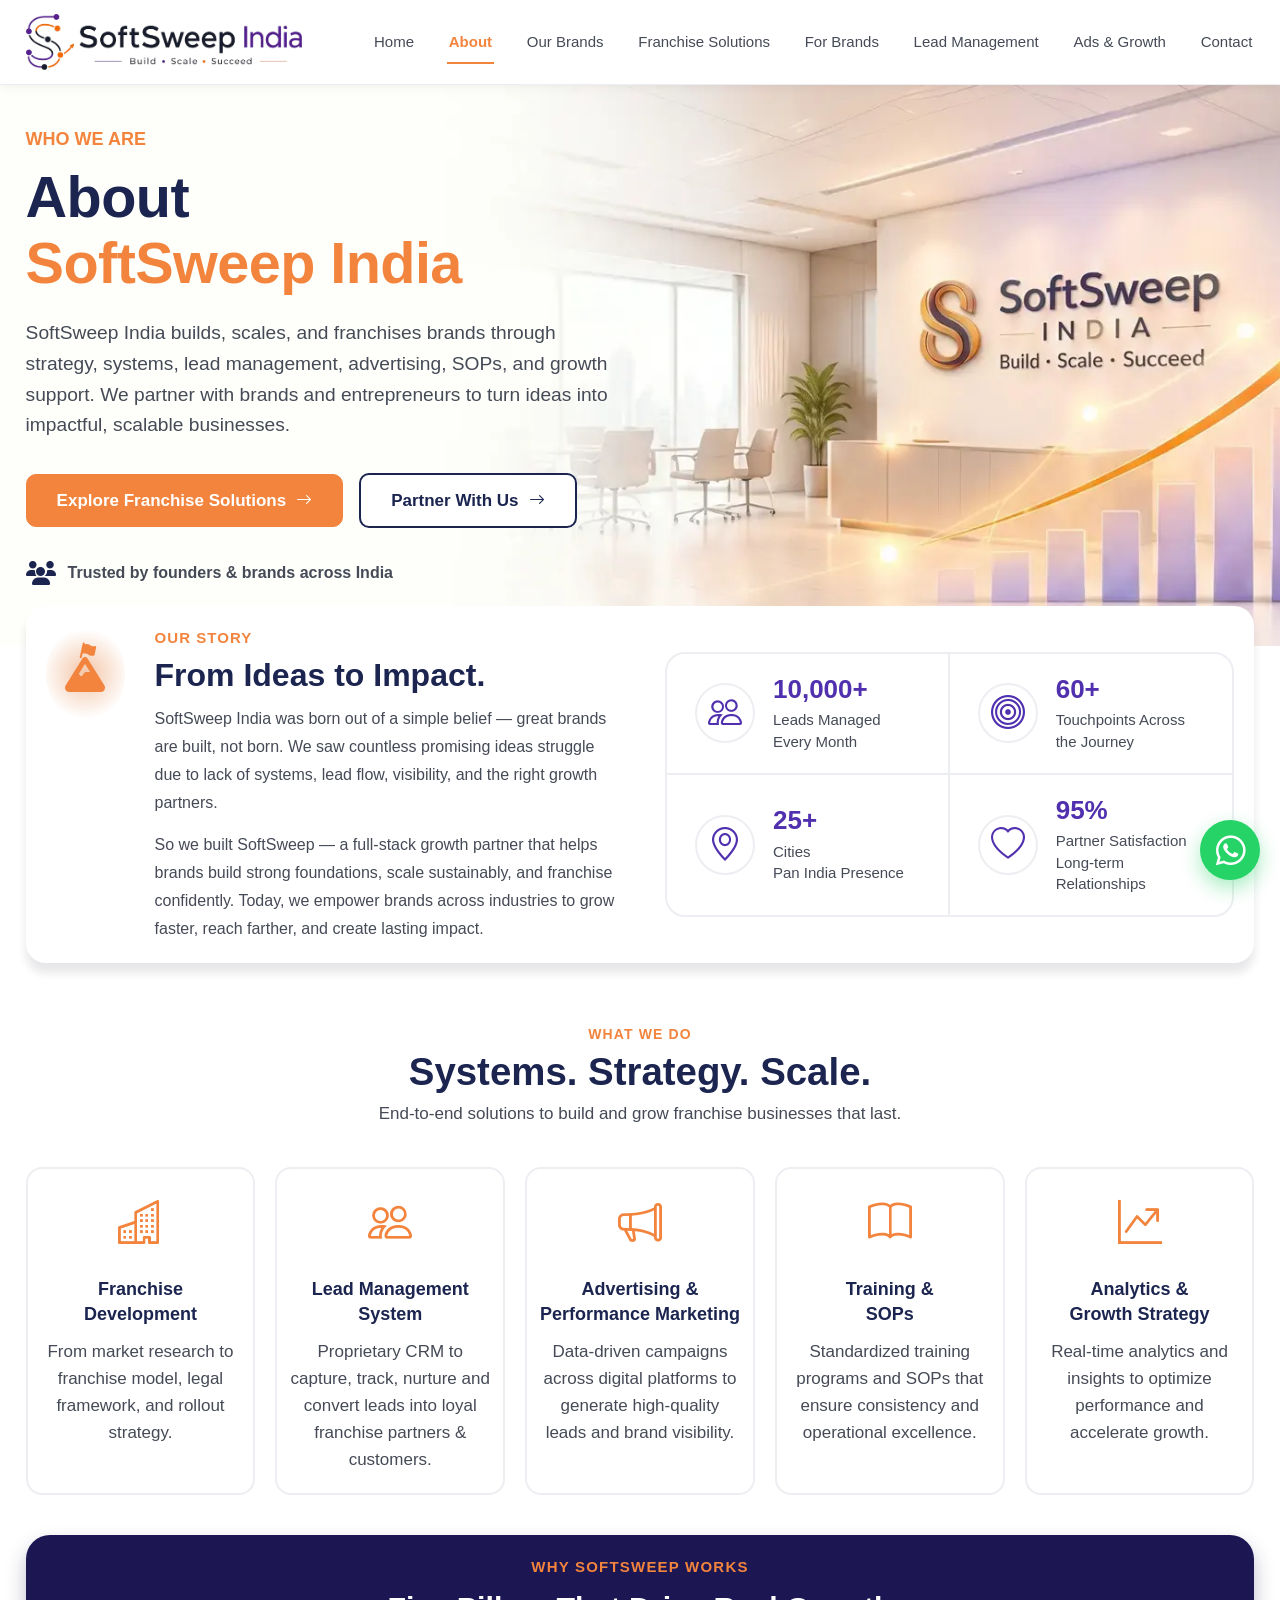
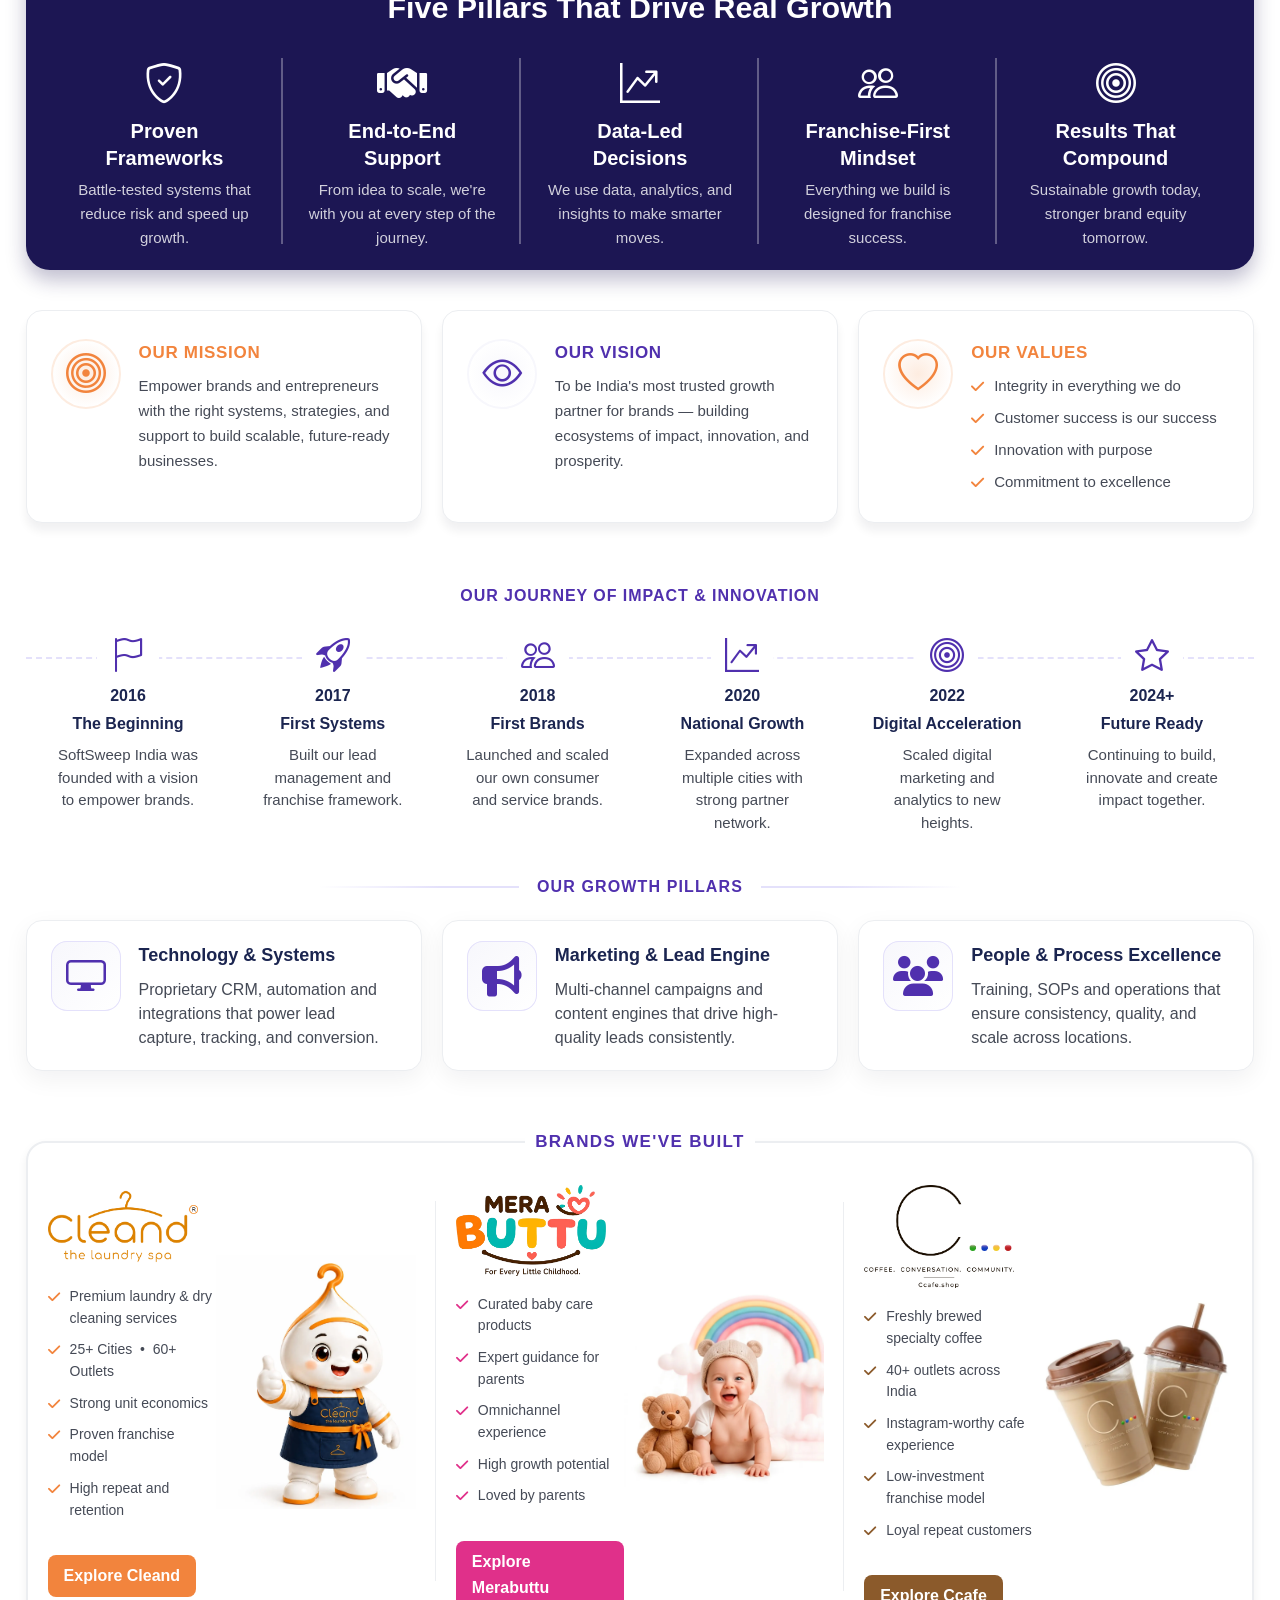
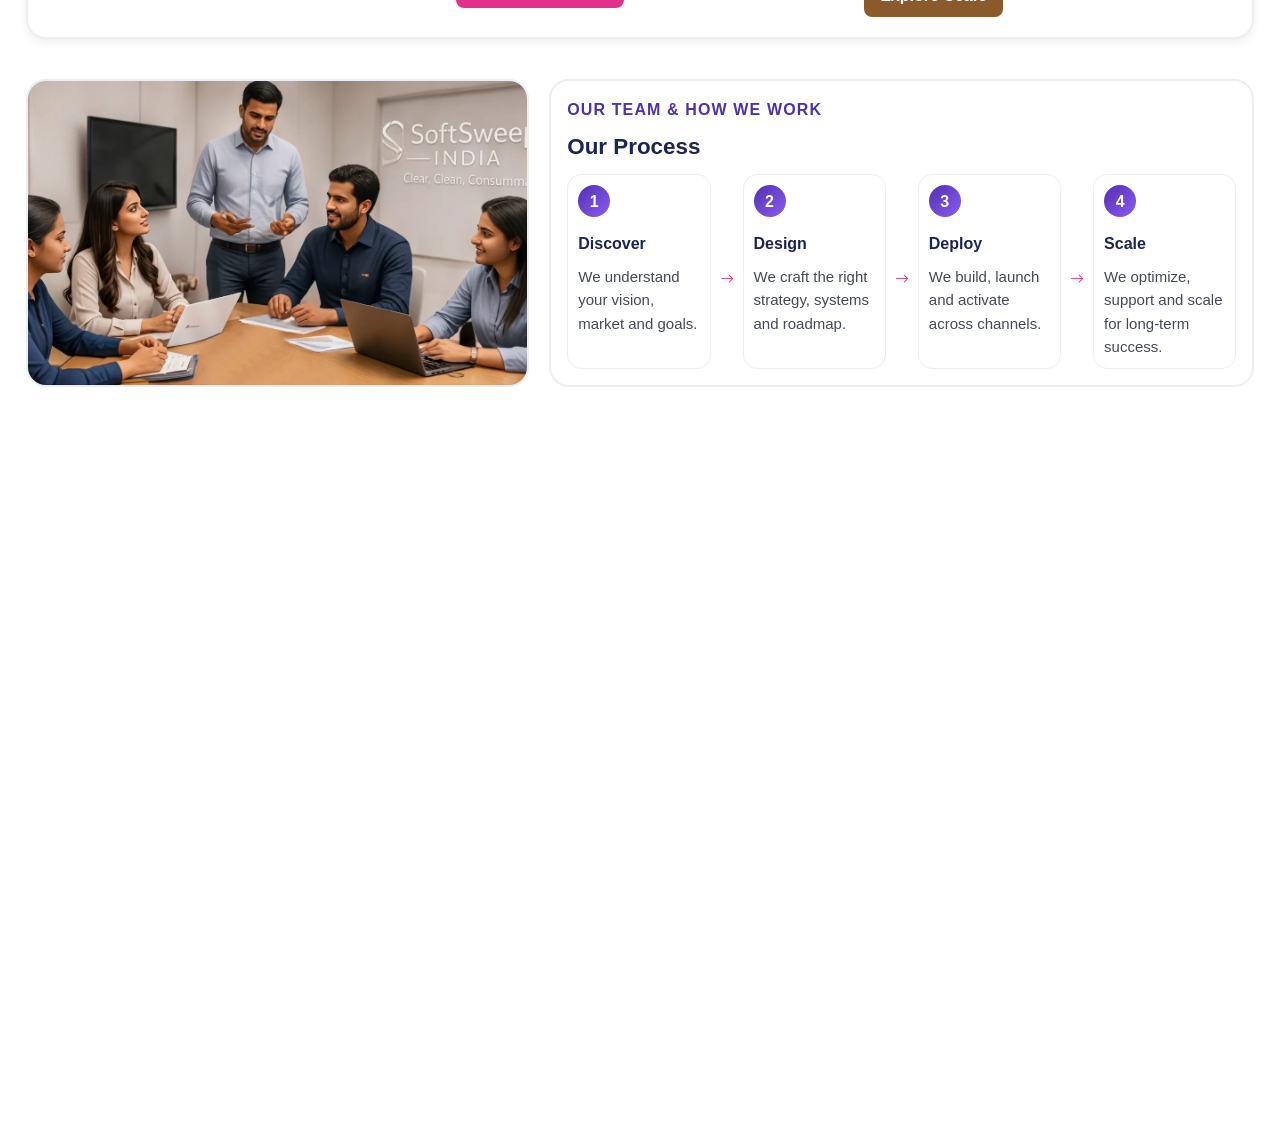
==== commit e7b93af4: "first commit" ====
--- a/about.html
+++ b/about.html
@@ -165,35 +165,35 @@
 
             <div class="wwd-grid">
 
-                <div class="wwd-card">
+                <div class="wwd-card slide-up">
                     <span class="wwd-icon"><i class="bi bi-buildings"></i></span>
                     <h3 class="wwd-title">Franchise<br>Development</h3>
                     <p class="wwd-desc">From market research to franchise model, legal framework, and rollout strategy.
                     </p>
                 </div>
 
-                <div class="wwd-card">
+                <div class="wwd-card slide-up">
                     <span class="wwd-icon"><i class="bi bi-people"></i></span>
                     <h3 class="wwd-title">Lead Management<br>System</h3>
                     <p class="wwd-desc">Proprietary CRM to capture, track, nurture and convert leads into loyal
                         franchise partners &amp; customers.</p>
                 </div>
 
-                <div class="wwd-card">
+                <div class="wwd-card slide-up">
                     <span class="wwd-icon"><i class="bi bi-megaphone"></i></span>
                     <h3 class="wwd-title">Advertising &amp;<br>Performance Marketing</h3>
                     <p class="wwd-desc">Data-driven campaigns across digital platforms to generate high-quality leads
                         and brand visibility.</p>
                 </div>
 
-                <div class="wwd-card">
+                <div class="wwd-card slide-up">
                     <span class="wwd-icon"><i class="bi bi-book"></i></span>
                     <h3 class="wwd-title">Training &amp;<br>SOPs</h3>
                     <p class="wwd-desc">Standardized training programs and SOPs that ensure consistency and operational
                         excellence.</p>
                 </div>
 
-                <div class="wwd-card">
+                <div class="wwd-card slide-up">
                     <span class="wwd-icon"><i class="bi bi-graph-up-arrow"></i></span>
                     <h3 class="wwd-title">Analytics &amp;<br>Growth Strategy</h3>
                     <p class="wwd-desc">Real-time analytics and insights to optimize performance and accelerate growth.
@@ -214,31 +214,31 @@
 
                 <div class="pillars-grid">
 
-                    <div class="pillar-item">
+                    <div class="pillar-item slide-up">
                         <span class="pillar-icon"><i class="bi bi-shield-check"></i></span>
                         <h3 class="pillar-title">Proven<br>Frameworks</h3>
                         <p class="pillar-desc">Battle-tested systems that reduce risk and speed up growth.</p>
                     </div>
 
-                    <div class="pillar-item">
+                    <div class="pillar-item slide-up">
                         <span class="pillar-icon"><i class="fa-solid fa-handshake"></i></span>
                         <h3 class="pillar-title">End-to-End<br>Support</h3>
                         <p class="pillar-desc">From idea to scale, we're with you at every step of the journey.</p>
                     </div>
 
-                    <div class="pillar-item">
+                    <div class="pillar-item slide-up">
                         <span class="pillar-icon"><i class="bi bi-graph-up-arrow"></i></span>
                         <h3 class="pillar-title">Data-Led<br>Decisions</h3>
                         <p class="pillar-desc">We use data, analytics, and insights to make smarter moves.</p>
                     </div>
 
-                    <div class="pillar-item">
+                    <div class="pillar-item slide-up">
                         <span class="pillar-icon"><i class="bi bi-people"></i></span>
                         <h3 class="pillar-title">Franchise-First<br>Mindset</h3>
                         <p class="pillar-desc">Everything we build is designed for franchise success.</p>
                     </div>
 
-                    <div class="pillar-item">
+                    <div class="pillar-item slide-up">
                         <span class="pillar-icon"><i class="bi bi-bullseye"></i></span>
                         <h3 class="pillar-title">Results That<br>Compound</h3>
                         <p class="pillar-desc">Sustainable growth today, stronger brand equity tomorrow.</p>
@@ -254,7 +254,7 @@
         <div class="section-container">
             <div class="mvv-grid">
 
-                <div class="mvv-card">
+                <div class="mvv-card slide-up">
                     <div class="mvv-icon mvv-icon--accent">
                         <i class="bi bi-bullseye"></i>
                     </div>
@@ -265,7 +265,7 @@
                     </div>
                 </div>
 
-                <div class="mvv-card">
+                <div class="mvv-card slide-up">
                     <div class="mvv-icon mvv-icon--indigo">
                         <i class="bi bi-eye"></i>
                     </div>
@@ -276,7 +276,7 @@
                     </div>
                 </div>
 
-                <div class="mvv-card">
+                <div class="mvv-card slide-up">
                     <div class="mvv-icon mvv-icon--accent">
                         <i class="bi bi-heart"></i>
                     </div>
@@ -302,42 +302,42 @@
 
             <div class="timeline">
 
-                <div class="timeline-item">
+                <div class="timeline-item slide-up">
                     <span class="timeline-icon"><i class="bi bi-flag"></i></span>
                     <p class="timeline-year">2016</p>
                     <p class="timeline-title">The Beginning</p>
                     <p class="timeline-desc">SoftSweep India was founded with a vision to empower brands.</p>
                 </div>
 
-                <div class="timeline-item">
+                <div class="timeline-item slide-up">
                     <span class="timeline-icon"><i class="bi bi-rocket-takeoff"></i></span>
                     <p class="timeline-year">2017</p>
                     <p class="timeline-title">First Systems</p>
                     <p class="timeline-desc">Built our lead management and franchise framework.</p>
                 </div>
 
-                <div class="timeline-item">
+                <div class="timeline-item slide-up">
                     <span class="timeline-icon"><i class="bi bi-people"></i></span>
                     <p class="timeline-year">2018</p>
                     <p class="timeline-title">First Brands</p>
                     <p class="timeline-desc">Launched and scaled our own consumer and service brands.</p>
                 </div>
 
-                <div class="timeline-item">
+                <div class="timeline-item slide-up">
                     <span class="timeline-icon"><i class="bi bi-graph-up-arrow"></i></span>
                     <p class="timeline-year">2020</p>
                     <p class="timeline-title">National Growth</p>
                     <p class="timeline-desc">Expanded across multiple cities with strong partner network.</p>
                 </div>
 
-                <div class="timeline-item">
+                <div class="timeline-item slide-up">
                     <span class="timeline-icon"><i class="bi bi-bullseye"></i></span>
                     <p class="timeline-year">2022</p>
                     <p class="timeline-title">Digital Acceleration</p>
                     <p class="timeline-desc">Scaled digital marketing and analytics to new heights.</p>
                 </div>
 
-                <div class="timeline-item">
+                <div class="timeline-item slide-up">
                     <span class="timeline-icon"><i class="bi bi-star"></i></span>
                     <p class="timeline-year">2024+</p>
                     <p class="timeline-title">Future Ready</p>
@@ -360,7 +360,7 @@
 
             <div class="gp-grid">
 
-                <div class="gp-card">
+                <div class="gp-card slide-up">
                     <div class="gp-icon"><i class="bi bi-display"></i></div>
                     <div class="gp-content">
                         <h3 class="gp-title">Technology &amp; Systems</h3>
@@ -369,7 +369,7 @@
                     </div>
                 </div>
 
-                <div class="gp-card">
+                <div class="gp-card slide-up">
                     <div class="gp-icon"><i class="fa-solid fa-bullhorn"></i></div>
                     <div class="gp-content">
                         <h3 class="gp-title">Marketing &amp; Lead Engine</h3>
@@ -378,7 +378,7 @@
                     </div>
                 </div>
 
-                <div class="gp-card">
+                <div class="gp-card slide-up">
                     <div class="gp-icon"><i class="fa-solid fa-users"></i></div>
                     <div class="gp-content">
                         <h3 class="gp-title">People &amp; Process Excellence</h3>
@@ -402,7 +402,7 @@
 
                 <div class="brands-grid">
 
-                    <div class="brand-box brand-box--cleand">
+                    <div class="brand-box brand-box--cleand slide-up">
                         <div>
                             <div class="brand-box__media">
                                 <img src="images/cleand-logo.png" alt="Cleand mascot character"
@@ -423,7 +423,7 @@
                         </div>
                     </div>
 
-                    <div class="brand-box brand-box--merabuttu">
+                    <div class="brand-box brand-box--merabuttu slide-up">
                         <div>
                             <div class="brand-box__media">
                                 <img src="images/merabuttu-logo.webp" alt="Merabuttu baby care"
@@ -444,7 +444,7 @@
                         </div>
                     </div>
 
-                    <div class="brand-box brand-box--ccafe">
+                    <div class="brand-box brand-box--ccafe slide-up">
                         <div>
                             <div class="brand-box__media">
                                 <img src="images/ccafe-logo.webp" alt="Ccafe.shop coffee and cafe experience"
@@ -475,42 +475,42 @@
         <div class="section-container">
             <div class="team-process-grid">
 
-                <div class="team-process__media">
+                <div class="team-process__media slide-up">
                     <img src="images/about-team.webp" alt="SoftSweep India team collaborating"
                         class="team-process__image">
                 </div>
 
-                <div class="team-process__content">
+                <div class="team-process__content slide-up">
                     <p class="team-process__eyebrow">Our Team &amp; How We Work</p>
                     <h2 class="team-process__title">Our Process</h2>
 
                     <div class="process-steps">
 
-                        <div class="process-step">
+                        <div class="process-step slide-up">
                             <span class="process-step__num">1</span>
                             <h3 class="process-step__title">Discover</h3>
                             <p class="process-step__desc">We understand your vision, market and goals.</p>
                         </div>
 
-                        <div class="process-connector"><i class="bi bi-arrow-right"></i></div>
-
-                        <div class="process-step">
+                        <div class="process-connector slide-up"><i class="bi bi-arrow-right"></i></div>
+
+                        <div class="process-step slide-up">
                             <span class="process-step__num">2</span>
                             <h3 class="process-step__title">Design</h3>
                             <p class="process-step__desc">We craft the right strategy, systems and roadmap.</p>
                         </div>
 
-                        <div class="process-connector"><i class="bi bi-arrow-right"></i></div>
-
-                        <div class="process-step">
+                        <div class="process-connector slide-up"><i class="bi bi-arrow-right"></i></div>
+
+                        <div class="process-step slide-up">
                             <span class="process-step__num">3</span>
                             <h3 class="process-step__title">Deploy</h3>
                             <p class="process-step__desc">We build, launch and activate across channels.</p>
                         </div>
 
-                        <div class="process-connector"><i class="bi bi-arrow-right"></i></div>
-
-                        <div class="process-step">
+                        <div class="process-connector slide-up"><i class="bi bi-arrow-right"></i></div>
+
+                        <div class="process-step slide-up">
                             <span class="process-step__num">4</span>
                             <h3 class="process-step__title">Scale</h3>
                             <p class="process-step__desc">We optimize, support and scale for long-term success.</p>
@@ -552,7 +552,7 @@
     <footer class="site-footer slide-up">
         <div class="section-container footer-inner">
 
-            <div class="footer-col footer-col--brand">
+            <div class="footer-col footer-col--brand slide-up">
                 <a href="index.html" class="footer-brand">
                     <img src="images/logo-footer.webp" alt="">
                 </a>
@@ -571,12 +571,12 @@
                 </div>
             </div>
 
-            <div class="footer-col">
+            <div class="footer-col slide-up">
                 <h4 class="footer-col__title">Contact Us</h4>
                 <ul class="footer-contact-list">
                     <li>
                         <span class="footer-contact-icon"><i class="fa-solid fa-phone"></i></span>
-                        <a href="tel:+919876567822">+91 98765 67822</a>
+                        <a href="tel:02262014191">022-62014191</a>
                     </li>
                     <li>
                         <span class="footer-contact-icon"><i class="fa-solid fa-envelope"></i></span>
@@ -594,7 +594,7 @@
                 </ul>
             </div>
 
-            <div class="footer-col">
+            <div class="footer-col slide-up">
                 <h4 class="footer-col__title">Quick Links</h4>
                 <ul class="footer-links">
                     <li><a href="index.html">Home</a></li>
@@ -605,7 +605,7 @@
                 </ul>
             </div>
 
-            <div class="footer-col">
+            <div class="footer-col slide-up">
                 <h4 class="footer-col__title">Our Services</h4>
                 <ul class="footer-links">
                     <li><a href="franchise-solution.html">Franchise Development</a></li>
@@ -616,7 +616,7 @@
                 </ul>
             </div>
 
-            <div class="footer-col">
+            <div class="footer-col slide-up">
                 <h4 class="footer-col__title">Legal</h4>
                 <ul class="footer-links">
                     <li><a href="privacy-policy.html">Privacy Policy</a></li>
@@ -627,7 +627,7 @@
 
         </div>
 
-        <div class="section-container">
+        <div class="section-container slide-up">
             <div class="footer-bottom">
                 <p>&copy; <span>2026</span> <a href="https://leadbanana.in" target="_blank" rel="noopener">LeadBanana
                         India</a>. All rights reserved.</p>
@@ -803,13 +803,13 @@
             options.forEach(button => {
                 button.addEventListener("click", () => {
                     const msg = button.getAttribute("data-message");
-                    window.open(`https://wa.me/919876567822?text=${encodeURIComponent(msg)}`, "_blank");
+                    window.open(`https://wa.me/02262014191?text=${encodeURIComponent(msg)}`, "_blank");
                 });
             });
 
             send.addEventListener("click", () => {
                 const text = input.value.trim() || "Hello!";
-                window.open(`https://wa.me/919876567822?text=${encodeURIComponent(text)}`, "_blank");
+                window.open(`https://wa.me/02262014191?text=${encodeURIComponent(text)}`, "_blank");
             });
 
             // Close when clicking anywhere outside the widget
--- a/style.css
+++ b/style.css
@@ -3978,6 +3978,7 @@
     border-radius: 1.125rem;
     box-shadow: 0 0.625rem 1.875rem var(--color-shadow);
     padding: 1.2rem 1rem;
+    margin-top: 40px;
   }
 
   .fran-piller .cards-wrap {
@@ -4322,4 +4323,123 @@
     .journey-step {
       flex: 1 1 100%;
     }
-  }+  }
+
+
+
+
+
+
+
+
+
+
+
+
+
+
+
+
+
+
+
+
+
+
+
+  /* ============================================
+   FAQ accordion
+   ============================================ */
+.faq-section {
+  padding: 0 0 40px;
+}
+
+.faq-title {
+  margin: 0 0 32px;
+  text-align: center;
+  font-size: 1.6rem;
+  font-weight: 700;
+  color: var(--color-indigo);
+}
+
+.faq-grid {
+  display: grid;
+  grid-template-columns: 1fr 1fr;
+  gap: 0 20px;
+  align-items: start;
+}
+
+.faq-item {
+  border: 1px solid var(--color-indigo-border);
+  border-radius: 12px;
+  margin-bottom: 12px;
+  overflow: hidden;
+  background: var(--color-bg);
+  transition: border-color 0.3s ease, box-shadow 0.3s ease;
+}
+
+.faq-item.is-open {
+  border-color: var(--color-indigo);
+  box-shadow: 0 8px 20px rgba(108, 92, 231, 0.1);
+}
+
+.faq-question {
+  width: 100%;
+  display: flex;
+  align-items: center;
+  justify-content: space-between;
+  gap: 16px;
+  padding: 16px 20px;
+  background: none;
+  border: none;
+  cursor: pointer;
+  text-align: left;
+  font-family: inherit;
+  font-size: 17px;
+  font-weight: 600;
+  color: var(--color-text);
+}
+
+.faq-item.is-open .faq-question {
+  color: var(--color-heading);
+}
+
+.faq-chevron {
+  flex-shrink: 0;
+  color: var(--color-indigo);
+  font-size: 16px;
+  transition: transform 0.3s ease;
+}
+
+.faq-item.is-open .faq-chevron {
+  transform: rotate(180deg);
+}
+
+.faq-answer {
+  display: grid;
+  grid-template-rows: 0fr;
+  transition: grid-template-rows 0.35s ease;
+}
+
+.faq-item.is-open .faq-answer {
+  grid-template-rows: 1fr;
+}
+
+.faq-answer__inner {
+  overflow: hidden;
+  min-height: 0;
+}
+
+.faq-answer__inner p {
+  margin: 0;
+  padding: 0 20px 18px;
+  font-size: 15px;
+  line-height: 1.6;
+  color: var(--color-text-muted);
+}
+
+@media (max-width: 800px) {
+  .faq-grid {
+    grid-template-columns: 1fr;
+  }
+}
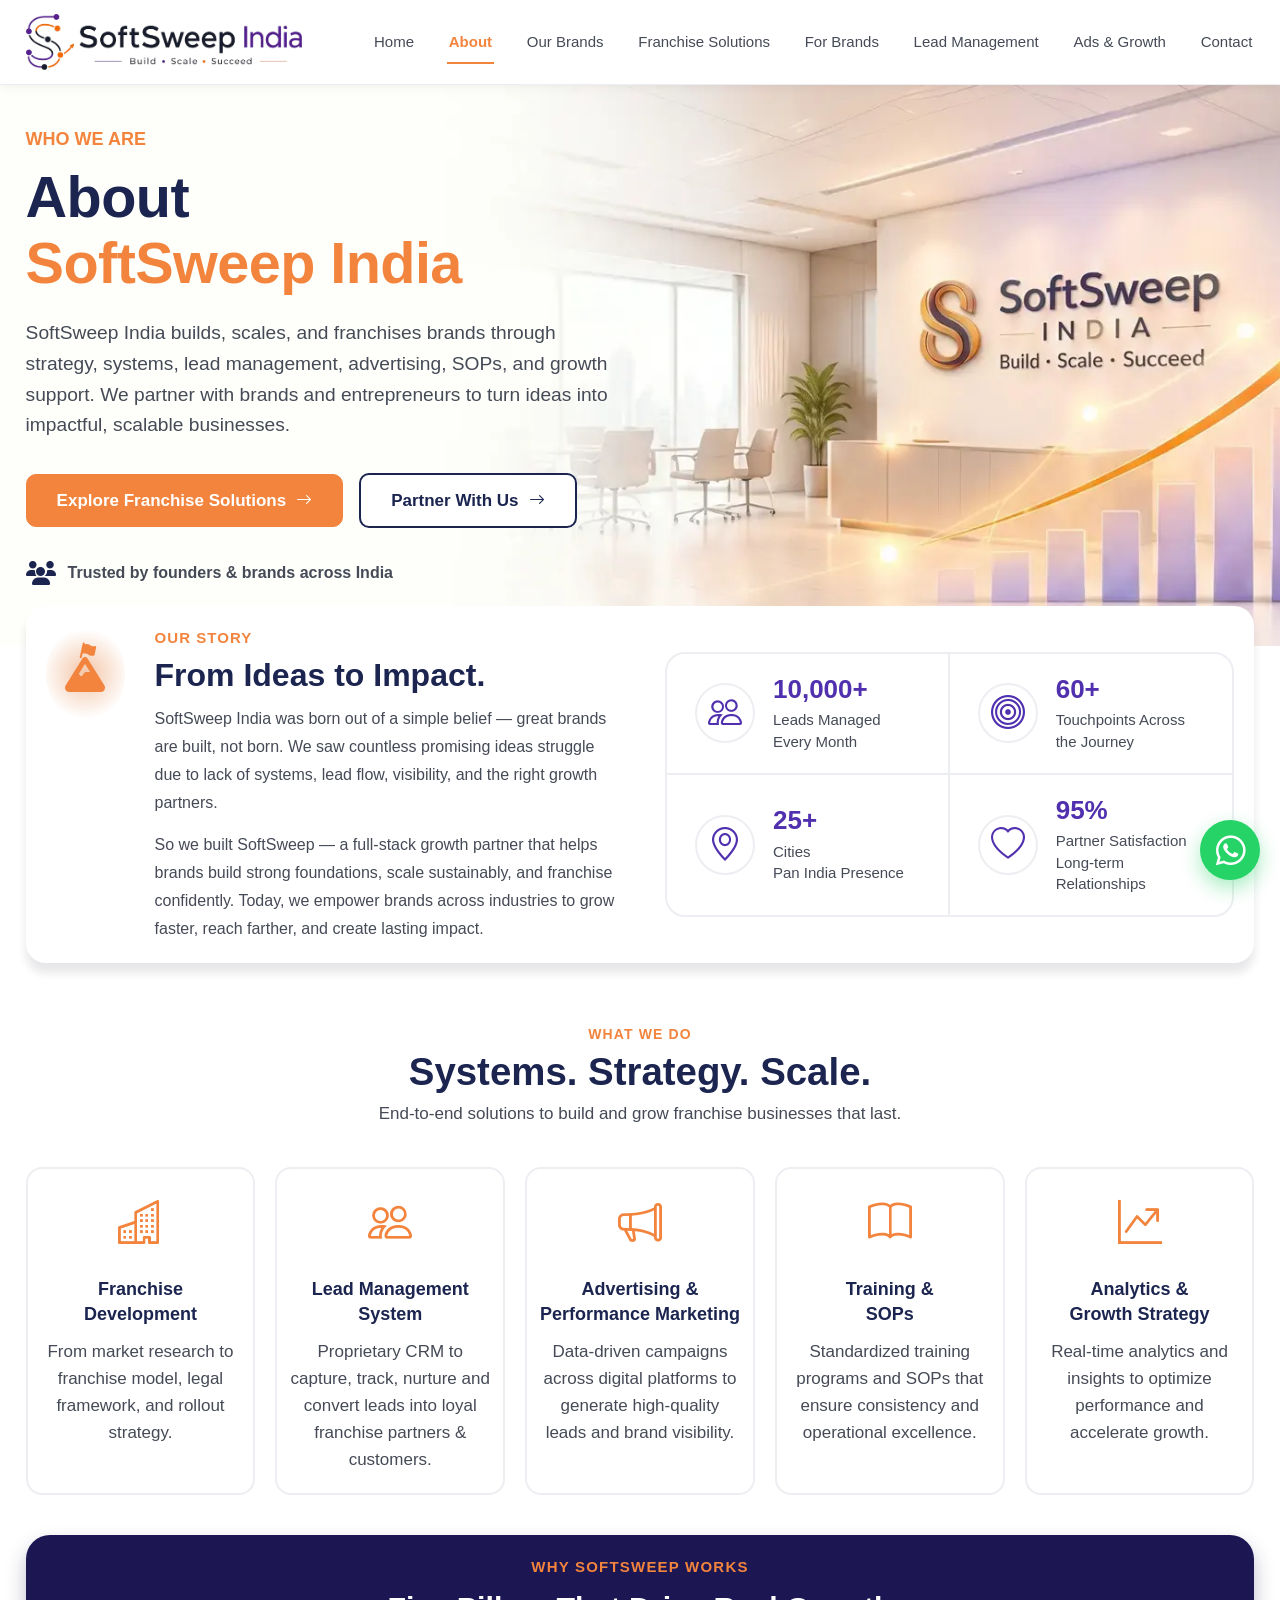
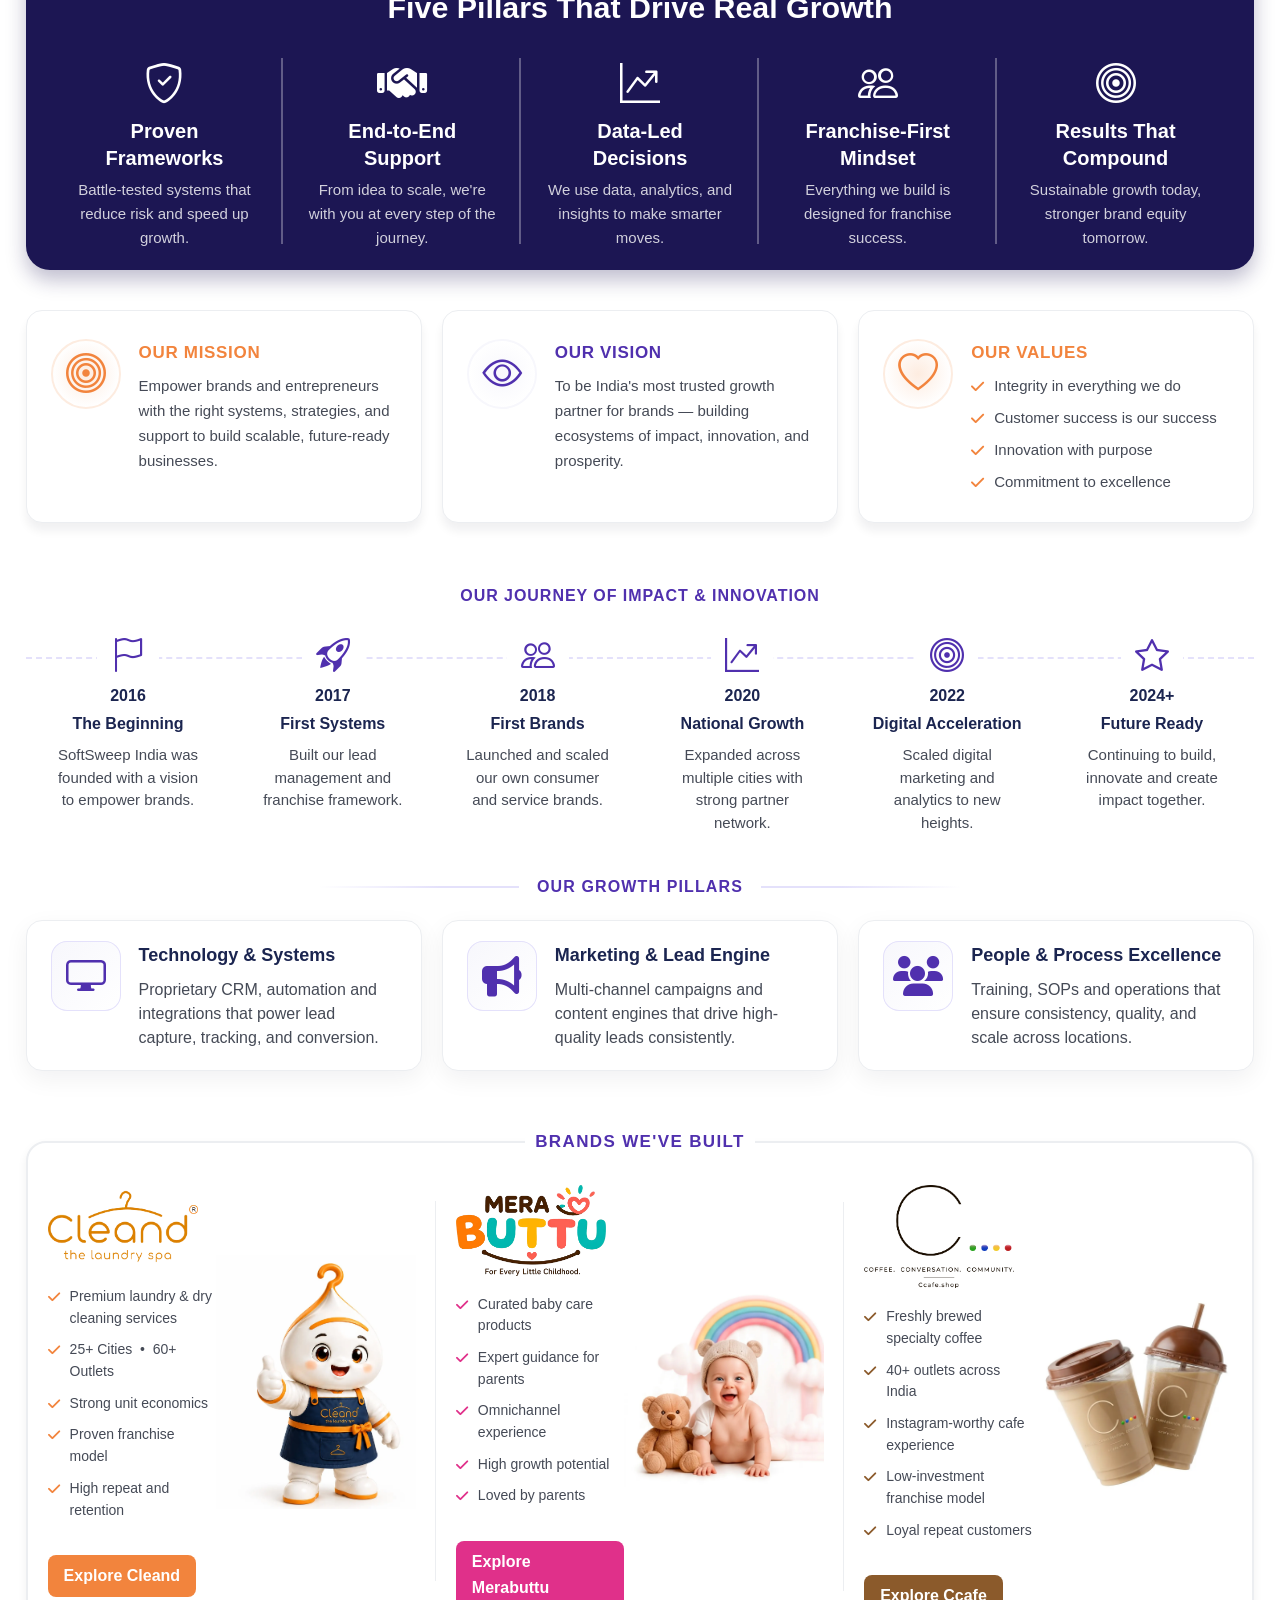
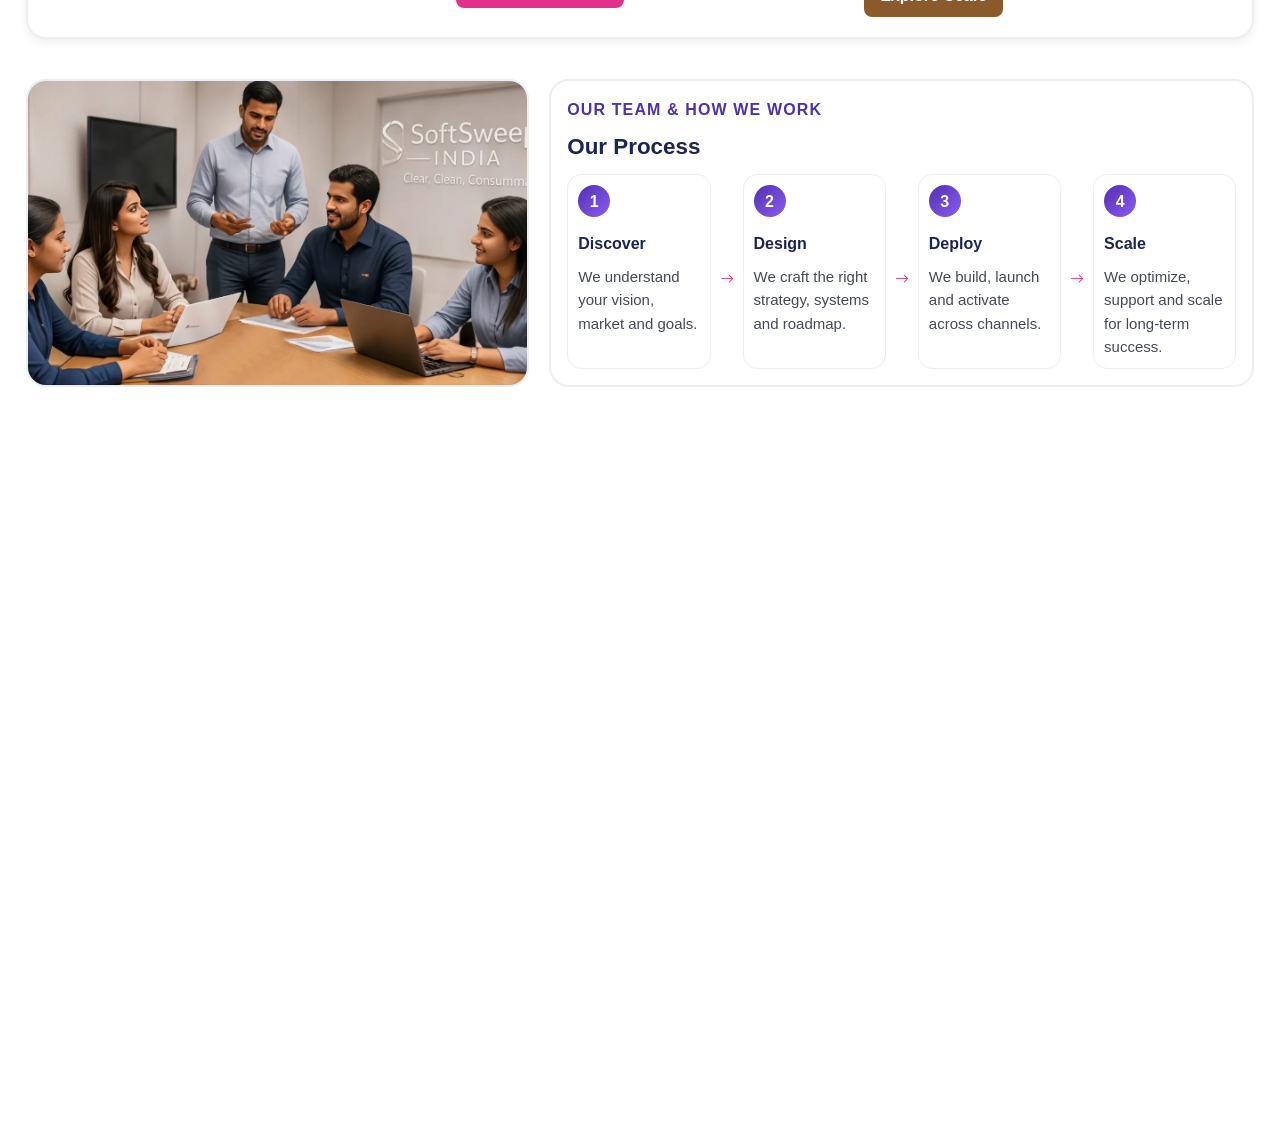
==== commit e1305104: "first commit" ====
--- a/about.html
+++ b/about.html
@@ -68,11 +68,11 @@
                 </p>
 
                 <div class="hero__actions">
-                    <a href="#franchise" class="btn btn--primary">
+                    <a href="franchise-solution.html" class="btn btn--primary">
                         Explore Franchise Solutions
                         <i class="bi bi-arrow-right" aria-hidden="true"></i>
                     </a>
-                    <a href="#contact" class="btn btn--outline">
+                    <a href="contact.html#contact-form" class="btn btn--outline">
                         Partner With Us
                         <i class="bi bi-arrow-right" aria-hidden="true"></i>
                     </a>
@@ -405,7 +405,7 @@
                     <div class="brand-box brand-box--cleand slide-up">
                         <div>
                             <div class="brand-box__media">
-                                <img src="images/cleand-logo.png" alt="Cleand mascot character"
+                                <img src="images/cleand-logo.webp" alt="Cleand mascot character"
                                     class="brand-box__image">
                             </div>
                             <ul class="brand-box__checklist">
@@ -415,7 +415,7 @@
                                 <li><i class="fa-solid fa-check"></i> Proven franchise model</li>
                                 <li><i class="fa-solid fa-check"></i> High repeat and retention</li>
                             </ul>
-                            <a href="#" class="brand-box__btn">Explore Cleand</a>
+                            <a href="https://cleand.in/" target="_blank" class="brand-box__btn">Explore Cleand</a>
                         </div>
                         <div>
                             <img src="images/cleaned-detail-img.webp" alt="Cleand — The Laundry Spa"
@@ -436,7 +436,8 @@
                                 <li><i class="fa-solid fa-check"></i> High growth potential</li>
                                 <li><i class="fa-solid fa-check"></i> Loved by parents</li>
                             </ul>
-                            <a href="#" class="brand-box__btn">Explore Merabuttu</a>
+                            <a href="https://merabuttu.com/" target="_blank" class="brand-box__btn">Explore
+                                Merabuttu</a>
                         </div>
                         <div>
                             <img src="images/merabuttu-detail-img.webp" alt="MERABUTTU.in — The Baby Care Store"
@@ -457,7 +458,7 @@
                                 <li><i class="fa-solid fa-check"></i> Low-investment franchise model</li>
                                 <li><i class="fa-solid fa-check"></i> Loyal repeat customers</li>
                             </ul>
-                            <a href="#" class="brand-box__btn">Explore Ccafe</a>
+                            <a href="https://ccafe.shop/" target="_blank" class="brand-box__btn">Explore Ccafe</a>
                         </div>
                         <div>
                             <img src="images/ccafe-detail-img.webp" alt="Ccafe.shop — Coffee & Conversations"
@@ -534,11 +535,11 @@
                 </div>
 
                 <div class="hero__actions cta-banner__actions">
-                    <a href="#franchise" class="btn btn--primary">
+                    <a href="ads-growth.html" class="btn btn--primary">
                         Let's Talk Growth
                         <i class="bi bi-arrow-right" aria-hidden="true"></i>
                     </a>
-                    <a href="#contact" class="btn btn--outline">
+                    <a href="contact.html" class="btn btn--outline">
                         Explore Our Process
                         <i class="bi bi-arrow-right" aria-hidden="true"></i>
                     </a>
@@ -576,7 +577,7 @@
                 <ul class="footer-contact-list">
                     <li>
                         <span class="footer-contact-icon"><i class="fa-solid fa-phone"></i></span>
-                        <a href="tel:02262014191">022-62014191</a>
+                        <a href="tel:+912262014191">022-62014191</a>
                     </li>
                     <li>
                         <span class="footer-contact-icon"><i class="fa-solid fa-envelope"></i></span>
@@ -584,7 +585,7 @@
                     </li>
                     <li>
                         <span class="footer-contact-icon"><i class="fa-solid fa-globe"></i></span>
-                        <a href="https://www.softsweep.in" target="_blank" rel="noopener">www.softsweep.in</a>
+                        <a href="https://softsweep.in/" target="_blank" rel="noopener">www.softsweep.in</a>
                     </li>
                     <li class="footer-contact-list__address">
                         <span class="footer-contact-icon"><i class="fa-solid fa-location-dot"></i></span>
@@ -611,8 +612,8 @@
                     <li><a href="franchise-solution.html">Franchise Development</a></li>
                     <li><a href="lead-management.html">Lead Management System</a></li>
                     <li><a href="ads-growth.html">Advertising &amp; Performance Marketing</a></li>
-                    <li><a href="#">Training &amp; SOPs</a></li>
-                    <li><a href="#">Analytics &amp; Growth Strategy</a></li>
+                    <li><a href="for-brands.html">Training &amp; SOPs</a></li>
+                    <li><a href="ads-growth.html">Analytics &amp; Growth Strategy</a></li>
                 </ul>
             </div>
 
@@ -633,7 +634,7 @@
                         India</a>. All rights reserved.</p>
                 <p class="designed-by">Designed &amp; Developed by <a class="lead-logo" href="https://leadbanana.in"
                         target="_blank" rel="noopener">
-                        <img src="images/leadbanana-logo.png" alt="">
+                        <img src="images/leadbanana-logo.webp" alt="">
                     </a></p>
             </div>
         </div>
@@ -688,7 +689,7 @@
 
             <div class="bot-footer">
                 <span>Powered by</span>
-                <img src="images/leadbanana-logo.png" alt="">
+                <img src="images/leadbanana-logo.webp" alt="">
             </div>
 
         </div>
@@ -803,13 +804,13 @@
             options.forEach(button => {
                 button.addEventListener("click", () => {
                     const msg = button.getAttribute("data-message");
-                    window.open(`https://wa.me/02262014191?text=${encodeURIComponent(msg)}`, "_blank");
+                    window.open(`https://wa.me/+912262014191?text=${encodeURIComponent(msg)}`, "_blank");
                 });
             });
 
             send.addEventListener("click", () => {
                 const text = input.value.trim() || "Hello!";
-                window.open(`https://wa.me/02262014191?text=${encodeURIComponent(text)}`, "_blank");
+                window.open(`https://wa.me/+912262014191?text=${encodeURIComponent(text)}`, "_blank");
             });
 
             // Close when clicking anywhere outside the widget
--- a/style.css
+++ b/style.css
@@ -42,9 +42,12 @@
 }
 
 
-/* #uselatter {
+#contact-form {
   scroll-margin-top: 100px;
-} */
+}
+#consultForm {
+  scroll-margin-top: 300px;
+}
 
 
 
@@ -4102,9 +4105,6 @@
 
 
 
-
-
-
   /*  */
 
   .economics-journey-section .cards-wrap {
@@ -4324,17 +4324,6 @@
       flex: 1 1 100%;
     }
   }
-
-
-
-
-
-
-
-
-
-
-
 
 
 
@@ -4442,4 +4431,3174 @@
   .faq-grid {
     grid-template-columns: 1fr;
   }
+}
+
+
+
+
+
+
+
+
+
+
+
+
+
+
+
+
+
+
+
+
+
+
+
+
+
+
+
+
+/* for brands page */
+
+/* hero */
+
+.for-brands-hero {
+  background-image: url('images/for-brand-hero.webp');
+}
+
+.for-brands-hero .hero__heading {
+  font-size: 3.1rem;
+}
+
+
+
+
+/* feature */
+.for-brand-features-card {
+  display: grid;
+  grid-template-columns: 1fr 1fr 1fr 1fr 1fr 1fr 1fr 1fr 1fr;
+  background: var(--color-bg);
+  border-radius: 20px;
+  box-shadow: 0 10px 10px rgba(20, 20, 40, 0.1);
+  padding: 24px 28px;
+}
+
+@media (max-width: 1100px) {
+  .for-brand-features-card {
+    grid-template-columns: 1fr 1fr 1fr 1fr 1fr;
+    row-gap: 20px;
+    padding: 20px;
+  }
+}
+@media (max-width: 800px) {
+  .for-brand-features-card {
+    grid-template-columns: 1fr 1fr 1fr;
+  }
+  .for-brand-features-card .feature-item {
+    gap: 6px;
+  }
+}
+@media (max-width: 440px) {
+  .for-brand-features-card {
+    grid-template-columns: 1fr 1fr;
+  }
+}
+
+
+
+
+
+
+/*  */
+
+.for-brand-section-head {
+  max-width: 100%;
+}
+.for-brand-section-head h2 {
+  font-size: 1.7rem;
+}
+
+
+
+
+
+
+
+
+
+
+
+
+/* ============================================
+   Brand Transformation Process (8-step timeline)
+   ============================================ */
+.transformation-process {
+  padding: 0 0 40px;
+}
+
+.tp-head {
+  text-align: center;
+  margin-bottom: 40px;
+}
+
+.tp-eyebrow {
+  margin: 0 0 8px;
+  font-size: 14px;
+  font-weight: 700;
+  letter-spacing: 0.07em;
+  text-transform: uppercase;
+  color: var(--color-accent);
+}
+
+.tp-title {
+  margin: 0;
+  font-size: 1.6rem;
+  font-weight: 700;
+  color: var(--color-heading);
+}
+
+.tp-steps {
+  display: flex;
+  align-items: flex-start;
+  justify-content: space-between;
+}
+
+.tp-step {
+  flex: 1;
+  min-width: 0;
+  text-align: center;
+  padding: 0 6px;
+}
+
+.tp-icon {
+  position: relative;
+  display: inline-flex;
+  align-items: center;
+  justify-content: center;
+  width: 70px;
+  height: 70px;
+  border-radius: 50%;
+  border: 1.5px solid var(--color-indigo-border);
+  background: var(--color-bg);
+  color: var(--color-indigo);
+  font-size: 34px;
+  margin-bottom: 12px;
+}
+
+.tp-icon--accent {
+  border-color: var(--color-accent);
+  color: var(--color-accent);
+}
+
+.tp-num {
+  margin: 0 0 4px;
+  font-size: 18px;
+  font-weight: 700;
+  color: var(--color-heading);
+}
+
+.tp-label {
+  margin: 0;
+  font-size: 15px;
+  line-height: 1.4;
+  color: var(--color-text-muted);
+}
+
+.tp-connector {
+  flex: 0 0 auto;
+  width: 28px;
+  height: 56px;
+  position: relative;
+}
+
+.tp-connector::before {
+  content: "";
+  position: absolute;
+  left: 0;
+  right: 0;
+  top: 50%;
+  border-top: 2px dashed var(--color-indigo-border);
+}
+
+/* -------- Responsive -------- */
+@media (max-width: 1200px) {
+  .tp-steps {
+    flex-wrap: wrap;
+    row-gap: 32px;
+  }
+
+  .tp-step {
+    flex: 1 1 22%;
+  }
+
+  .tp-connector {
+    display: none;
+  }
+}
+
+@media (max-width: 700px) {
+  .tp-step {
+    flex: 1 1 33%;
+  }
+}
+
+@media (max-width: 500px) {
+  .tp-step {
+    flex: 1 1 50%;
+  }
+}
+@media (max-width: 440px) {
+  .tp-step {
+    flex: 1 1 100%;
+  }
+}
+
+
+
+
+
+
+
+
+
+
+
+/* ============================================
+   Network Growth (Local Brand to Multi-City)
+   ============================================ */
+.network-growth {
+  padding: 0 0 40px;
+}
+
+.ng-grid {
+  display: grid;
+  grid-template-columns: 0.9fr 2fr;
+  gap: 30px;
+  align-items: center;
+  border: 2px solid var(--color-border);
+  border-radius: 20px;
+  padding: 20px;
+}
+
+.ng-eyebrow {
+  margin: 0 0 10px;
+  font-size: 14px;
+  font-weight: 700;
+  letter-spacing: 0.06em;
+  text-transform: uppercase;
+  color: var(--color-accent);
+}
+
+.ng-title {
+  margin: 0 0 20px;
+  font-size: 1.7rem;
+  font-weight: 700;
+  line-height: 1.25;
+  color: var(--color-heading);
+}
+
+.ng-list {
+  list-style: none;
+  margin: 0 0 28px;
+  padding: 0;
+  display: flex;
+  flex-direction: column;
+  gap: 12px;
+}
+
+.ng-list li {
+  display: flex;
+  align-items: center;
+  gap: 10px;
+  font-size: 15px;
+  color: var(--color-text-muted);
+}
+
+.ng-list i {
+  color: var(--color-accent);
+  font-size: 15px;
+}
+
+.ng-stages {
+  display: flex;
+  align-items: stretch;
+  gap: 8px;
+}
+
+.ng-stage {
+  flex: 1;
+  min-width: 0;
+  border: 2px solid var(--color-border);
+  border-radius: 16px;
+  padding: 20px 20px;
+  text-align: center;
+}
+
+.ng-stage__title {
+  margin: 0 0 16px;
+  font-size: 15px;
+  font-weight: 700;
+  color: var(--color-heading);
+}
+
+.ng-stage__media {
+  margin: 0 0 16px;
+}
+
+.ng-stage__image {
+  width: 100%;
+  max-width: 160px;
+  height: auto;
+  display: block;
+  margin: 0 auto;
+}
+
+.ng-stage__stats {
+  margin: 0;
+  font-size: 15px;
+  font-weight: 700;
+  line-height: 1.5;
+  color: var(--color-heading);
+}
+
+.ng-connector {
+  flex-shrink: 0;
+  width: 32px;
+  display: flex;
+  align-items: center;
+  justify-content: center;
+  color: #9aa0ab;
+  font-size: 20px;
+}
+
+/* -------- Responsive -------- */
+@media (max-width: 1100px) {
+  .ng-grid {
+    grid-template-columns: 1fr;
+  }
+}
+
+@media (max-width: 760px) {
+  .ng-btn {
+    width: 100%;
+    max-width: 240px;
+  }
+  .ng-stages {
+    flex-direction: column;
+    gap: 20px;
+  }
+
+  .ng-connector {
+    display: none;
+  }
+
+  .ng-stage__image {
+    max-width: 200px;
+  }
+}
+
+
+
+
+
+
+
+
+
+
+/*  */
+
+
+.for-brand-beyond-brands .lms-showcase__eyebrow {
+  color: var(--color-accent);
+}
+.for-brand-beyond-brands .lms-showcase__list i {
+  color: var(--color-accent);
+}
+
+
+
+
+
+
+
+
+
+
+/* ============================================
+   Who Should Work With SoftSweep + Consultation form
+   ============================================ */
+.who-work-consult {
+  padding: 0 0 40px;
+}
+
+.wwc-grid {
+  display: grid;
+  grid-template-columns: 1fr 1fr;
+  gap: 20px;
+  align-items: stretch;
+}
+
+.wwc-card,
+.wwc-form-card {
+  border: 2px solid var(--color-border);
+  border-radius: 20px;
+  padding: 20px 26px;
+  background: var(--color-bg);
+  box-shadow: 0 8px 24px var(--color-shadow);
+}
+
+/* -------- Who should work with -------- */
+.wwc-eyebrow {
+  margin: 0 0 24px;
+  font-size: 16px;
+  font-weight: 700;
+  letter-spacing: 0.04em;
+  text-transform: uppercase;
+  color: var(--color-indigo);
+}
+
+.wwc-list {
+  display: grid;
+  grid-template-columns: 1fr 1fr;
+  gap: 24px 20px;
+}
+
+.wwc-item {
+  display: flex;
+  align-items: flex-start;
+  gap: 12px;
+}
+
+.wwc-icon {
+  flex-shrink: 0;
+  width: 60px;
+  height: 60px;
+  border-radius: 50%;
+  border: 1.5px solid var(--color-indigo);
+  color: var(--color-indigo);
+  display: flex;
+  align-items: center;
+  justify-content: center;
+  font-size: 30px;
+}
+
+.wwc-text {
+  display: flex;
+  flex-direction: column;
+  gap: 4px;
+}
+
+.wwc-text strong {
+  font-size: 17px;
+  font-weight: 700;
+  line-height: 1.4;
+  color: var(--color-heading);
+}
+
+.wwc-text span {
+  font-size: 15px;
+  line-height: 1.5;
+  color: var(--color-text-muted);
+}
+
+/* -------- Consultation form -------- */
+.wwc-form-eyebrow {
+  margin: 0 0 4px;
+  font-size: 14px;
+  font-weight: 700;
+  letter-spacing: 0.06em;
+  text-transform: uppercase;
+  color: var(--color-accent);
+}
+
+.wwc-form-title {
+  margin: 0 0 10px;
+  font-size: 1.4rem;
+  font-weight: 700;
+  color: var(--color-heading);
+}
+
+.wwc-form {
+  display: flex;
+  flex-direction: column;
+  gap: 14px;
+}
+
+.wwc-form-row {
+  display: grid;
+  grid-template-columns: 1fr 1fr;
+  gap: 10px;
+}
+
+.wwc-form input,
+.wwc-form textarea {
+  width: 100%;
+  border: 1px solid var(--color-border);
+  border-radius: 10px;
+  padding: 10px 14px;
+  font-size: 14px;
+  font-family: inherit;
+  color: var(--color-text);
+  background: var(--color-bg);
+  transition: border-color 0.3s ease;
+}
+
+.wwc-form input::placeholder,
+.wwc-form textarea::placeholder {
+  color: #9aa0ab;
+}
+
+.wwc-form input:focus,
+.wwc-form textarea:focus {
+  outline: none;
+  border-color: var(--color-indigo);
+}
+
+.wwc-form textarea {
+  resize: vertical;
+  max-height: 50px;
+}
+
+.wwc-form-submit {
+  width: 100%;
+  justify-content: center;
+  margin-top: 4px;
+}
+
+.wwc-form-note {
+  display: flex;
+  align-items: center;
+  justify-content: center;
+  gap: 6px;
+  margin: 0px 0 0;
+  font-size: 14px;
+  color: var(--color-text-muted);
+}
+
+.wwc-form-note i {
+  font-size: 14px;
+}
+
+.wwc-form-success {
+  margin-top: 14px;
+  padding: 12px 16px;
+  border-radius: 10px;
+  background: var(--color-accent-soft);
+  color: var(--color-accent);
+  font-size: 16px;
+  font-weight: 600;
+  text-align: center;
+}
+
+/* -------- Responsive -------- */
+@media (max-width: 1024px) {
+  .wwc-grid {
+    grid-template-columns: 1fr;
+  }
+}
+
+@media (max-width: 600px) {
+  .wwc-list {
+    grid-template-columns: 1fr;
+  }
+  
+  .wwc-form-row {
+    grid-template-columns: 1fr;
+  }
+}
+
+@media (max-width: 400px) {
+  .wwc-form-submit {
+    width: 100%;
+    max-width: 210px;
+    word-wrap: break-word;
+    font-size: 14px;
+    font-weight: 600;
+  }
+  .wwc-form-submit i {
+    display: none;
+  }
+}
+
+
+
+
+
+
+
+
+
+
+
+
+
+
+
+
+
+
+
+
+
+
+
+
+
+
+
+/* lead management page */
+
+.lead-hero .hero__media {
+  flex: 1 1 620px;
+}
+.lead-hero .hero__character {
+    max-width: 700px;
+    border: 2px solid var(--color-border);
+    border-radius: 20px;
+}
+.lead-hero .hero__inner {
+    align-items: center;
+    gap: 20px;
+}
+
+@media (max-width: 1030px) {
+  .lead-hero .hero__media {
+    flex: 1 1 auto;
+  }
+  .lead-hero .hero__content {
+    padding-bottom: 0px;
+  }
+}
+
+
+
+
+@media (max-width: 800px) {
+    .lead-features-strip  .features-card {
+        grid-template-columns: 1fr 1fr;
+    }
+}
+@media (max-width: 400px) {
+    .lead-features-strip  .features-card {
+        grid-template-columns: 1fr;
+    }
+}
+
+
+
+
+
+
+/* ============================================
+   Our LMS Process (6-step timeline)
+   ============================================ */
+.lms-process {
+  padding: 0 0 40px;
+}
+
+.lp-head {
+  text-align: center;
+  margin-bottom: 30px;
+}
+
+.lp-eyebrow {
+  margin: 0 0 4px;
+  font-size: 14px;
+  font-weight: 700;
+  letter-spacing: 0.07em;
+  text-transform: uppercase;
+  color: var(--color-accent);
+}
+
+.lp-title {
+  margin: 0;
+  font-size: 1.6rem;
+  line-height: 1.4;
+  font-weight: 700;
+  color: var(--color-heading);
+}
+
+.lp-steps {
+  display: flex;
+  position: relative;
+  justify-content: space-between;
+}
+
+.lp-steps::before {
+  content: "";
+  position: absolute;
+  top: 22px;
+  left: 0;
+  right: 0;
+  border-top: 2px dashed var(--color-accent);
+  z-index: 0;
+}
+
+.lp-step {
+  position: relative;
+  z-index: 1;
+  flex: 1;
+  min-width: 0;
+  text-align: center;
+  padding: 0 8px;
+}
+
+.lp-num {
+  position: relative;
+  z-index: 2;
+  display: inline-flex;
+  align-items: center;
+  justify-content: center;
+  width: 50px;
+  height: 50px;
+  border-radius: 50%;
+  border: 2px solid var(--color-border);
+  background: var(--color-bg);
+  color: var(--color-indigo);
+  font-size: 24px;
+  font-weight: 700;
+  margin-bottom: 16px;
+}
+
+.lp-label {
+  margin: 0 0 6px;
+  display: flex;
+  align-items: center;
+  justify-content: center;
+  gap: 6px;
+  font-size: 18px;
+  font-weight: 600;
+  color: var(--color-heading);
+}
+
+.lp-label i {
+  color: var(--color-indigo);
+  font-size: 20px;
+}
+
+.lp-desc {
+  margin: 0 auto;
+  max-width: 130px;
+  font-size: 15px;
+  line-height: 1.5;
+  color: var(--color-text-muted);
+}
+
+/* -------- Responsive -------- */
+@media (max-width: 900px) {
+  .lp-steps {
+    flex-wrap: wrap;
+    row-gap: 32px;
+  }
+
+  .lp-steps::before {
+    display: none;
+  }
+
+  .lp-step {
+    flex: 1 1 33.333%;
+  }
+}
+
+@media (max-width: 560px) {
+  .lp-step {
+    flex: 1 1 50%;
+  }
+}
+
+@media (max-width: 440px) {
+  .lp-step {
+    flex: 1 1 100%;
+  }
+}
+
+
+
+
+
+
+
+
+
+
+
+
+
+
+
+/* ============================================
+   Capture Leads from Every Channel
+   ============================================ */
+.capture-channels {
+  padding: 0 0 40px;
+}
+
+.cc-card {
+  border: 2px solid var(--color-border);
+  border-radius: 20px;
+  padding: 10px 20px;
+  background: var(--color-bg);
+  box-shadow: 0 8px 24px var(--color-shadow);
+}
+
+.cc-head {
+  text-align: center;
+  margin-bottom: 30px;
+}
+
+.cc-title {
+  margin: 0 0 4px;
+  font-size: 1.6rem;
+  line-height: 1.4;
+  font-weight: 700;
+  color: var(--color-heading);
+}
+
+.cc-subtitle {
+  margin: 0;
+  font-size: 16px;
+  color: var(--color-text-muted);
+}
+
+.cc-grid {
+  display: grid;
+  grid-template-columns: repeat(6, 1fr);
+  gap: 16px;
+}
+
+.cc-item {
+  border: 2px solid var(--color-border);
+  border-radius: 14px;
+  padding: 20px 16px;
+  text-align: center;
+}
+
+.cc-icon {
+  width: auto;
+  height: 50px;
+  object-fit: contain;
+  display: block;
+  margin: 0 auto 16px;
+}
+
+.cc-item__title {
+  margin: 0 0 8px;
+  font-size: 18px;
+  font-weight: 600;
+  color: var(--color-heading);
+}
+
+.cc-item__desc {
+  margin: 0;
+  font-size: 15px;
+  line-height: 1.5;
+  color: var(--color-text-muted);
+}
+
+/* -------- Responsive -------- */
+@media (max-width: 1100px) {
+  .cc-grid {
+    grid-template-columns: repeat(3, 1fr);
+  }
+}
+
+@media (max-width: 600px) {
+  .cc-grid {
+    grid-template-columns: repeat(2, 1fr);
+  }
+}
+
+@media (max-width: 440px) {
+  .cc-grid {
+    grid-template-columns: 1fr;
+  }
+}
+
+
+
+
+
+
+
+
+
+
+
+
+/* ============================================
+   Convert More Leads (LMS dashboard showcase)
+   ============================================ */
+.convert-leads {
+  padding: 0 0 40px;
+}
+
+.cl-grid {
+  display: flex;
+  align-items: center;
+  justify-content: center;
+  gap: 40px;
+  align-items: center;
+}
+
+.cl-eyebrow {
+  margin: 0 0 8px;
+  font-size: 14px;
+  font-weight: 700;
+  letter-spacing: 0.06em;
+  text-transform: uppercase;
+  color: var(--color-accent);
+}
+
+.cl-title {
+  margin: 0 0 22px;
+  font-size: 1.6rem;
+  line-height: 1.4;
+  font-weight: 700;
+  color: var(--color-heading);
+}
+
+.cl-list {
+  list-style: none;
+  margin: 0 0 20px;
+  padding: 0;
+  display: flex;
+  flex-direction: column;
+  gap: 12px;
+}
+
+.cl-list li {
+  display: flex;
+  align-items: flex-start;
+  gap: 10px;
+  font-size: 16px;
+  color: var(--color-text);
+}
+
+.cl-list i {
+  flex-shrink: 0;
+  margin-top: 4px;
+  color: var(--color-accent);
+  font-size: 16px;
+}
+
+.cl-media {
+  display: flex;
+  justify-content: center;
+}
+
+.cl-image {
+  width: 100%;
+  max-width: 700px;
+  height: auto;
+  display: block;
+  border-radius: 16px;
+  border: 2px solid var(--color-border);
+}
+
+/* -------- Responsive -------- */
+@media (max-width: 900px) {
+  .cl-grid {
+    flex-direction: column;
+    align-items: first baseline;
+    gap: 20px;
+  }
+}
+
+
+
+
+
+
+
+
+
+/* ============================================
+   Franchise Enquiry Pipeline (chevron funnel)
+   ============================================ */
+.enquiry-pipeline {
+  padding: 0 0 40px;
+}
+
+.pipeline-card {
+  border: 2px solid var(--color-border);
+  border-radius: 12px;
+  padding: 20px 16px 16px;
+  background: var(--color-bg);
+}
+
+.pipeline-eyebrow-wrap {
+  display: flex;
+  align-items: center;
+  justify-content: center;
+  gap: 16px;
+  margin-top: -32px;
+  margin-bottom: 10px;
+}
+
+.pipeline-eyebrow-line {
+  flex: 1;
+  max-width: 220px;
+  height: 1px;
+  background: linear-gradient(90deg, transparent, var(--color-indigo-border) 60%, var(--color-indigo-border));
+}
+
+.pipeline-eyebrow-wrap .pipeline-eyebrow-line:last-child {
+  background: linear-gradient(90deg, var(--color-indigo-border) 40%, transparent);
+}
+
+.pipeline-eyebrow {
+  margin: 0;
+  font-size: 14px;
+  font-weight: 700;
+  letter-spacing: 0.07em;
+  text-transform: uppercase;
+  color: var(--color-indigo);
+  background: #fff;
+  padding: 0 20px;
+  white-space: nowrap;
+}
+
+.pipeline-steps {
+  display: flex;
+}
+
+.pipeline-step {
+  flex: 1;
+  min-width: 0;
+  background: #ececf5;
+  padding: 10px 26px 10px 40px;
+  text-align: center;
+  clip-path: polygon(0% 0%, calc(100% - 22px) 0%, 100% 50%, calc(100% - 22px) 100%, 0% 100%, 22px 50%);
+  margin-right: -14px;
+}
+
+.pipeline-step:first-child {
+  clip-path: polygon(0% 0%, calc(100% - 22px) 0%, 100% 50%, calc(100% - 22px) 100%, 0% 100%);
+  padding-left: 26px;
+  border-radius: 12px 0 0 12px;
+}
+
+.pipeline-step--closed {
+  background: var(--color-accent);
+  border-radius: 0 12px 12px 0;
+  clip-path: polygon(0% 0%, 100% 0%, 100% 100%, 0% 100%, 22px 50%);
+  margin-right: 0;
+}
+
+.pipeline-step__label {
+  margin: 0 0 2px;
+  font-size: 16px;
+  font-weight: 600;
+  color: var(--color-text-muted);
+}
+
+.pipeline-step__value {
+  margin: 0;
+  font-size: 22px;
+  font-weight: 700;
+  color: var(--color-heading);
+}
+
+.pipeline-step--closed .pipeline-step__label,
+.pipeline-step--closed .pipeline-step__value {
+  color: #ffffff;
+}
+
+/* -------- Responsive -------- */
+@media (max-width: 860px) {
+  .pipeline-steps {
+    flex-wrap: wrap;
+    gap: 12px;
+  }
+
+  .pipeline-step,
+  .pipeline-step:first-child,
+  .pipeline-step--closed {
+    flex: 1 1 30%;
+    clip-path: none;
+    margin-right: 0;
+    border-radius: 10px;
+    padding: 16px 20px;
+  }
+}
+
+@media (max-width: 440px) {
+  .pipeline-step,
+  .pipeline-step:first-child,
+  .pipeline-step--closed {
+    flex: 1 1 40%;
+  }
+}
+
+
+
+
+
+
+
+
+
+
+
+/* compare section */
+.compare-section {
+  padding: 0 0 40px;
+}
+.compare-title {
+    text-align: center;
+    color: var(--color-heading);
+    font-size: 1.6rem;
+    line-height: 1.4;
+    font-weight: 700;
+    margin: 0 0 24px;
+  }
+
+  .cards-wrap {
+    position: relative;
+    display: flex;
+    align-items: stretch;
+    gap: 160px;
+  }
+
+  .compare-card {
+    flex: 1 1 0;
+    min-width: 0;
+    background: var(--color-bg);
+    border: 2px solid var(--color-border);
+    border-radius: 16px;
+    padding: 14px 26px;
+  }
+
+  .compare-card-heading {
+    margin: 0 0 20px;
+    font-size: 1.2rem;
+    font-weight: 700;
+  }
+
+  .card-manual .compare-card-heading {
+    color: var(--color-heading);
+  }
+
+  .card-auto .compare-card-heading {
+    color: var(--color-indigo);
+  }
+
+  .compare-list {
+    list-style: none;
+    margin: 0;
+    padding: 0;
+    display: flex;
+    flex-direction: column;
+    gap: 14px;
+  }
+
+  .compare-list li {
+    display: flex;
+    align-items: flex-start;
+    gap: 10px;
+    color: var(--color-text-muted);
+    font-size: 1.1rem;
+    line-height: 1.4;
+  }
+
+  .compare-list i {
+    flex-shrink: 0;
+    font-size: 18px;
+    margin-top: 1px;
+  }
+
+  .card-manual .compare-list i {
+    color: var(--color-red);
+  }
+
+  .card-auto .compare-list i {
+    color: var(--color-green);
+  }
+
+  .vs-badge {
+    position: absolute;
+    top: 50%;
+    left: 50%;
+    transform: translate(-50%, -50%) !important;
+    width: 120px;
+    height: 120px;
+    border-radius: 50%;
+    background: var(--color-bg);
+    border: 2px solid var(--color-border);
+    display: flex;
+    align-items: center;
+    justify-content: center;
+    color: var(--color-heading);
+    font-size: 3rem;
+    font-weight: 600;
+    z-index: 2;
+  }
+
+  /* Tablet */
+  @media (max-width: 800px) {
+    .cards-wrap {
+      flex-direction: column;
+      gap: 20px;
+    }
+    .vs-badge {
+      position: relative;
+      transform: translate(-0%, -0%) !important;
+      width: 80px;
+      height: 80px;
+      font-size: 2rem;
+      left: 50%;
+      transform: translate(-50%) !important;
+    }
+  }
+
+
+
+
+
+
+
+
+  /* testimonial section */
+  .testimonials-section {
+    padding: 0 0 40px;
+  }
+  .testimonials-section .cards-wrap {
+    display: flex;
+    align-items: flex-start;
+    gap: 24px;
+  }
+
+  .testimonial-col {
+    flex: 1 1 0;
+    min-width: 0;
+    display: flex;
+    flex-direction: column;
+  }
+
+  .col-title-slot {
+    text-align: center;
+    color: var(--color-heading);
+    font-size: 1.6rem;
+    font-weight: 700;
+    margin: 0 0 30px;
+    max-width: 100%;
+  }
+
+  .testimonial-card {
+    background: var(--color-bg);
+    border: 2px solid var(--color-border);
+    border-radius: 16px;
+    padding: 20px 20px;
+    flex: 1 1 auto;
+  }
+
+  .testimonial-quote {
+    margin: 0 0 10px;
+    color: var(--color-text-muted);
+    font-size: 1.05rem;
+    line-height: 1.5;
+    font-style: italic;
+  }
+
+  .testimonial-bottom {
+    display: flex;
+    align-items: center;
+    justify-content: space-between;
+    gap: 16px;
+  }
+
+  .testimonial-person {
+    display: flex;
+    align-items: center;
+    gap: 12px;
+    min-width: 0;
+  }
+
+  .avatar-placeholder {
+    flex-shrink: 0;
+    width: 60px;
+    height: 60px;
+    border-radius: 50%;
+    border: 2px solid var(--color-indigo-border);
+    background: var(--color-indigo-soft);
+    display: flex;
+    align-items: center;
+    justify-content: center;
+  }
+
+  .avatar-placeholder i {
+    font-size: 1.9rem;
+    color: var(--color-indigo);
+  }
+
+  .person-name {
+    margin: 0;
+    color: var(--color-heading);
+    font-size: 1.1rem;
+    font-weight: 700;
+  }
+
+  .person-role {
+    margin: 2px 0 0;
+    color: var(--color-text-muted);
+    font-size: 0.9rem;
+  }
+
+  .stat-circle {
+    flex-shrink: 0;
+    width: 100px;
+    height: 100px;
+    border-radius: 50%;
+    border: 2px solid var(--stat-color);
+    display: flex;
+    flex-direction: column;
+    align-items: center;
+    justify-content: center;
+    text-align: center;
+    line-height: 1.2;
+  }
+
+  .testimonials-section .stat-number {
+    color: var(--stat-color);
+    font-size: 1.4rem;
+    font-weight: 800;
+  }
+
+  .testimonials-section .stat-label {
+    color: var(--color-text-muted);
+    font-size: 0.8rem;
+    font-weight: 600;
+    margin-top: 2px;
+  }
+
+  /* Tablet */
+  @media (max-width: 900px) {
+    .testimonials-section .cards-wrap {
+      display: flex;
+      flex-wrap: wrap;
+    align-items: normal;
+    gap: 24px;
+}
+    .testimonial-col {
+      flex: 1 1 45%;
+      min-width: 260px;
+    }
+    .testimonial-card {
+      width: 100%;
+    }
+  }
+
+  /* Mobile */
+  @media (max-width: 560px) {
+    .testimonial-col {
+      flex: 1 1 100%;
+    }
+    .col-title-slot.is-spacer {
+      display: none;
+    }
+    .testimonial-card {
+      padding: 20px 20px;
+      border-radius: 14px;
+    }
+    .testimonial-bottom {
+      flex-wrap: wrap;
+    }
+  }
+
+
+
+
+
+
+
+
+
+
+
+
+
+
+
+
+
+
+
+
+
+
+
+
+
+
+
+  /* contact page */
+
+  /* hero section */
+
+  .hero-contact-cards-wrap {
+    display: flex;
+    align-items: center;
+    justify-content: space-between;
+    gap: 20px;
+  }
+
+  .trust-item {
+    display: flex;
+    align-items: center;
+    gap: 14px;
+    flex: 1 1 0;
+    min-width: 0;
+  }
+
+  .trust-icon {
+    flex-shrink: 0;
+    width: 50px;
+    height: 50px;
+    border-radius: 50%;
+    border: 2px solid var(--color-border);
+    display: flex;
+    align-items: center;
+    justify-content: center;
+  }
+
+  .trust-icon i {
+    font-size: 1.6rem;
+    color: var(--icon-color);
+  }
+
+  .trust-item:nth-child(1) .trust-icon,
+  .trust-item:nth-child(3) .trust-icon {
+    --icon-color: var(--color-indigo);
+    --icon-soft: var(--color-indigo-soft);
+  }
+
+  .trust-item:nth-child(2) .trust-icon {
+    --icon-color: var(--color-accent);
+    --icon-soft: var(--color-accent-soft);
+  }
+
+  .trust-text {
+    color: var(--color-heading);
+    font-size: 0.9rem;
+    font-weight: 600;
+    line-height: 1.4;
+  }
+
+  /* Tablet */
+  @media (max-width: 800px) {
+    .hero-contact-cards-wrap {
+      flex-wrap: wrap;
+      row-gap: 18px;
+      justify-content: flex-start;
+    }
+    .trust-item {
+      flex: 1 1 45%;
+      min-width: 220px;
+    }
+  }
+
+  /* Mobile */
+  @media (max-width: 480px) {
+    .hero-contact-cards-wrap {
+      padding: 20px 20px;
+    }
+    .trust-item {
+      flex: 1 1 100%;
+    }
+  }
+
+
+
+
+
+
+
+
+
+
+
+
+  /* form section */
+  .contact-form-cards-wrap {
+    display: flex;
+    align-items: stretch;
+    gap: 24px;
+  }
+
+  .panel {
+    background: var(--color-bg);
+    border: 2px solid var(--color-border);
+    border-radius: 18px;
+    padding: 20px 30px;
+  }
+
+  .form-panel {
+    flex: 1.8 1 0;
+    min-width: 0;
+  }
+
+  .options-panel {
+    flex: 1 1 0;
+    min-width: 0;
+  }
+
+  .panel-title {
+    margin: 0 0 6px;
+    color: var(--color-heading);
+    font-size: 1.6rem;
+    font-weight: 700;
+  }
+
+  .panel-subtitle {
+    margin: 0 0 28px;
+    color: var(--color-text-muted);
+    font-size: 1rem;
+  }
+
+  /* ---------- Form ---------- */
+
+  .form-row {
+    display: flex;
+    gap: 20px;
+    margin-bottom: 20px;
+  }
+
+  .form-field {
+    flex: 1 1 0;
+    min-width: 0;
+    display: flex;
+    flex-direction: column;
+  }
+
+  .form-field label {
+    color: var(--color-text);
+    font-size: 1rem;
+    font-weight: 600;
+    margin-bottom: 8px;
+  }
+
+  .form-field input,
+  .form-field select,
+  .form-field textarea {
+    border: 1px solid #d7d7d7;
+    border-radius: 10px;
+    padding: 12px 14px;
+    font-size: 0.95rem;
+    color: var(--color-text);
+    font-family: inherit;
+    background: var(--color-bg);
+    outline: none;
+    width: 100%;
+  }
+
+  .form-field input::placeholder,
+  .form-field textarea::placeholder {
+    color: #9198a8;
+  }
+
+  .form-field input:focus,
+  .form-field select:focus,
+  .form-field textarea:focus {
+    border-color: var(--color-indigo);
+  }
+
+  .form-field textarea {
+    resize: vertical;
+    min-height: 110px;
+  }
+
+  .form-field select {
+    appearance: none;
+    background-image: url("data:image/svg+xml,%3Csvg xmlns='http://www.w3.org/2000/svg' width='12' height='8' viewBox='0 0 12 8'%3E%3Cpath d='M1 1l5 5 5-5' stroke='%23454a56' stroke-width='1.5' fill='none' fill-rule='evenodd' stroke-linecap='round'/%3E%3C/svg%3E");
+    background-repeat: no-repeat;
+    background-position: right 14px center;
+    color: #9198a8;
+  }
+
+  .submit-btn {
+    width: 100%;
+    background: var(--color-accent);
+    color: #ffffff;
+    border: none;
+    border-radius: 10px;
+    padding: 14px 20px;
+    font-size: 1.2rem;
+    font-weight: 600;
+    font-family: inherit;
+    cursor: pointer;
+    display: flex;
+    align-items: center;
+    justify-content: center;
+    gap: 8px;
+    margin-top: 4px;
+  }
+
+  .submit-btn:hover {
+    background: #e0762f;
+  }
+
+  .privacy-note {
+    display: flex;
+    align-items: center;
+    justify-content: center;
+    gap: 6px;
+    margin: 14px 0 0;
+    color: var(--color-text-muted);
+    font-size: 0.85rem;
+  }
+
+  /* ---------- Options ---------- */
+
+  .options-list {
+    display: flex;
+    flex-direction: column;
+    gap: 16px;
+  }
+
+  .option-card {
+    display: flex;
+    align-items: center;
+    gap: 16px;
+    border: 2px solid var(--color-border);
+    border-radius: 14px;
+    padding: 16px 18px;
+    text-decoration: none;
+    cursor: pointer;
+    transition: box-shadow 0.15s ease, border-color 0.15s ease;
+  }
+
+  .option-card:hover {
+    box-shadow: 0 6px 18px var(--color-shadow);
+    border-color: var(--opt-color);
+  }
+
+  .option-icon {
+    flex-shrink: 0;
+    width: 56px;
+    height: 56px;
+    border-radius: 50%;
+    background: var(--opt-soft);
+    border: 1px solid var(--opt-color);
+    display: flex;
+    align-items: center;
+    justify-content: center;
+  }
+
+  .option-icon i {
+    font-size: 1.4rem;
+    color: var(--opt-color);
+  }
+
+  .option-body {
+    flex: 1 1 0;
+    min-width: 0;
+  }
+
+  .option-title {
+    margin: 0 0 4px;
+    color: var(--opt-color);
+    font-size: 1.2rem;
+    font-weight: 600;
+  }
+
+  .option-desc {
+    margin: 0;
+    color: var(--color-text-muted);
+    font-size: 0.9rem;
+    line-height: 1.4;
+  }
+
+  .option-chevron {
+    flex-shrink: 0;
+    color: #7c7c7c;
+    font-size: 1rem;
+  }
+
+  .opt-brands { --opt-color: var(--color-accent); --opt-soft: var(--color-accent-soft); }
+  .opt-franchise,
+  .opt-tech,
+  .opt-general { --opt-color: var(--color-indigo); --opt-soft: var(--color-indigo-soft); }
+
+  /* Tablet */
+  @media (max-width: 900px) {
+    .contact-form-cards-wrap {
+      flex-direction: column;
+    }
+  }
+
+  /* Mobile */
+  @media (max-width: 560px) {
+    .panel {
+      padding: 24px 20px;
+      border-radius: 14px;
+    }
+    .form-row {
+      flex-direction: column;
+      gap: 20px;
+      margin-bottom: 0;
+    }
+    .form-field {
+      margin-bottom: 20px;
+    }
+    .option-card {
+      padding: 14px 14px;
+    }
+    .option-icon {
+      width: 46px;
+      height: 46px;
+    }
+  }
+
+
+
+
+
+
+
+
+
+
+
+
+
+
+
+  /* 3 box */
+  .promo-section {
+    padding: 0 0 40px;
+  }
+
+  .promo-cards-wrap {
+    display: flex;
+    align-items: stretch;
+    gap: 24px;
+  }
+
+  .promo-card {
+    position: relative;
+    overflow: hidden;
+    flex: 1 1 1.4;
+    min-width: 0;
+    background: var(--color-bg);
+    border: 2px solid var(--color-border);
+    border-radius: 16px;
+    padding: 20px 24px;
+  }
+
+  .promo-eyebrow {
+    margin: 0 0 14px;
+    font-size: 0.9rem;
+    font-weight: 700;
+    letter-spacing: 0.06em;
+    text-transform: uppercase;
+  }
+
+  .promo-heading {
+    margin: 0 0 12px;
+    color: var(--color-heading);
+    font-size: 1.6rem;
+    font-weight: 700;
+    line-height: 1.25;
+  }
+
+  .promo-desc {
+    margin: 0 0 22px;
+    color: var(--color-text-muted);
+    font-size: 1rem;
+    line-height: 1.5;
+    max-width: 280px;
+  }
+
+  .promo-link {
+    display: inline-flex;
+    align-items: center;
+    gap: 8px;
+    font-size: 1.1rem;
+    font-weight: 700;
+    text-decoration: none;
+  }
+
+  .card-brands .promo-eyebrow,
+  .card-franchise .promo-eyebrow,
+  .card-brands .promo-link,
+  .card-franchise .promo-link {
+    color: var(--color-indigo);
+  }
+
+  .card-call .promo-eyebrow,
+  .card-call .promo-link {
+    color: var(--color-accent);
+  }
+
+  .promo-img {
+    position: absolute;
+    right: 8px;
+    bottom: 8px;
+    width: 130px;
+    height: auto;
+    pointer-events: none;
+  }
+
+  /* ---------- Call card ---------- */
+
+  .card-call {
+    flex: 1.3 1 0;
+    display: flex;
+    align-items: flex-start;
+    gap: 24px;
+  }
+
+  .call-text {
+    flex: 1 1 0;
+    min-width: 0;
+  }
+
+  .call-text .promo-desc {
+    max-width: none;
+  }
+
+  .calendar-box {
+    flex-shrink: 0;
+    width: 260px;
+    border: 2px solid #c4c4c4;
+    border-radius: 12px;
+    padding: 14px;
+    background: var(--color-bg);
+  }
+
+  .calendar-header {
+    display: flex;
+    align-items: center;
+    justify-content: space-between;
+    margin-bottom: 10px;
+  }
+
+  .calendar-header button {
+    border: none;
+    background: none;
+    color: var(--color-text-muted);
+    font-size: 1rem;
+    cursor: pointer;
+    padding: 4px;
+    line-height: 1;
+  }
+
+  .calendar-month {
+    color: var(--color-heading);
+    font-size: 0.95rem;
+    font-weight: 700;
+  }
+
+  .calendar-grid {
+    display: grid;
+    grid-template-columns: repeat(7, 1fr);
+    row-gap: 6px;
+    text-align: center;
+  }
+
+  .calendar-grid .dow {
+    color: var(--color-text-muted);
+    font-size: 0.78rem;
+    font-weight: 700;
+    padding-bottom: 4px;
+  }
+
+  .calendar-grid .day {
+    display: flex;
+    align-items: center;
+    justify-content: center;
+    width: 28px;
+    height: 28px;
+    margin: 0 auto;
+    border-radius: 50%;
+    font-size: 0.72rem;
+    color: var(--color-text);
+    cursor: pointer;
+    border: 1.5px solid transparent;
+  }
+
+  .calendar-grid .day.muted {
+    color: #cfd3db;
+    cursor: default;
+  }
+
+  .calendar-grid .day.today {
+    border-color: var(--color-accent);
+    color: var(--color-accent);
+    font-weight: 700;
+  }
+
+  .calendar-grid .day.selected {
+    background: var(--color-indigo);
+    color: #ffffff;
+    font-weight: 700;
+  }
+
+  .calendar-grid .day:not(.muted):hover {
+    background: var(--color-indigo-soft);
+  }
+
+  .time-select-wrap {
+    margin-top: 12px;
+    position: relative;
+  }
+
+  .time-select-wrap select {
+    width: 100%;
+    appearance: none;
+    border: 1px solid #7e7e7e;
+    border-radius: 8px;
+    padding: 9px 32px 9px 12px;
+    font-size: 0.9rem;
+    font-weight: 600;
+    color: var(--color-text);
+    font-family: inherit;
+    background: var(--color-bg);
+  }
+
+  .time-select-wrap i {
+    position: absolute;
+    right: 12px;
+    top: 50%;
+    transform: translateY(-50%);
+    color: var(--color-text-muted);
+    font-size: 0.75rem;
+    pointer-events: none;
+  }
+
+  /* Tablet */
+  @media (max-width: 1300px) {
+
+    .promo-cards-wrap {
+      flex-wrap: wrap;
+    }
+    .promo-card {
+      flex: 1 1 45%;
+      min-width: 280px;
+    }
+    .card-call {
+      flex: 1 1 100%;
+      flex-wrap: wrap;
+    }
+    .calendar-box {
+      width: 100%;
+      max-width: 260px;
+    }
+  }
+
+  /* Mobile */
+  @media (max-width: 560px) {
+    .promo-card {
+      padding: 22px 20px;
+      border-radius: 14px;
+    }
+    .promo-img {
+      position: static;
+      display: block;
+      margin: 16px auto 0;
+    }
+    .card-call {
+      flex-direction: column;
+    }
+  }
+
+
+
+
+
+
+
+
+
+
+
+
+
+  /* map section */
+
+  .office-section {
+    padding: 0 0 40px;
+  }
+  .map-cards-wrap {
+    display: flex;
+    align-items: stretch;
+    background: var(--color-bg);
+    border: 2px solid var(--color-border);
+    border-radius: 18px;
+    overflow: hidden;
+  }
+
+  .office-info {
+    flex: 0 0 440px;
+    padding: 20px 24px;
+  }
+
+  .office-title {
+    margin: 0 0 24px;
+    color: var(--color-heading);
+    font-size: 1.6rem;
+    font-weight: 700;
+  }
+
+  .office-list {
+    list-style: none;
+    margin: 0;
+    padding: 0;
+    display: flex;
+    flex-direction: column;
+    gap: 22px;
+  }
+
+  .office-list li {
+    display: flex;
+    align-items: flex-start;
+    gap: 14px;
+  }
+
+  .office-icon {
+    flex-shrink: 0;
+    width: 40px;
+    height: 40px;
+    border-radius: 50%;
+    border: 2px solid #bfbbe5;
+    display: flex;
+    align-items: center;
+    justify-content: center;
+  }
+
+  .office-icon i {
+    font-size: 1.2rem;
+    color: var(--color-indigo);
+  }
+
+  .office-text {
+    color: var(--color-text-muted);
+    font-size: 1.1rem;
+    line-height: 1.5;
+  }
+
+  .office-text a {
+    color: var(--color-text-muted);
+    text-decoration: none;
+  }
+
+  .office-text a:hover {
+    color: var(--color-indigo);
+  }
+
+  .office-map {
+    position: relative;
+    flex: 1 1 0;
+    min-width: 0;
+    min-height: 360px;
+  }
+
+  .office-map iframe {
+    width: 100%;
+    height: 100%;
+    border: 0;
+    display: block;
+    position: absolute;
+    inset: 0;
+  }
+
+  /* Tablet */
+  @media (max-width: 900px) {
+    .map-cards-wrap {
+      flex-direction: column;
+    }
+    .office-info {
+      flex: 0 0 auto;
+    }
+    .office-map {
+      min-height: 340px;
+    }
+    .map-pin {
+      left: 30%;
+    }
+    .map-card {
+      left: calc(30% + 30px);
+    }
+  }
+
+  /* Mobile */
+  @media (max-width: 560px) {
+    .office-info {
+      padding: 24px 20px;
+    }
+    .map-card {
+      max-width: 200px;
+      left: 20px;
+      right: 20px;
+      top: auto;
+      bottom: 16px;
+    }
+    .map-pin {
+      left: 40px;
+      top: auto;
+      bottom: 90px;
+    }
+  }
+
+
+
+
+
+
+
+
+
+
+  .quick-connect-panel {
+    background: var(--color-bg);
+    border: 2px solid var(--color-border);
+    border-radius: 18px;
+    padding: 10px 30px 20px;
+  }
+
+  .quick-connect-title {
+    text-align: center;
+    color: var(--color-heading);
+    font-size: 1.6rem;
+    font-weight: 700;
+    margin: 0 0 4px;
+  }
+
+  .quick-connect-subtitle {
+    text-align: center;
+    color: var(--color-text-muted);
+    font-size: 1rem;
+    margin: 0 0 24px;
+  }
+
+  .quick-connect-cards-wrap {
+    display: flex;
+    justify-content: center;
+    gap: 20px;
+  }
+
+  .connect-card {
+    flex: 1 1 0;
+    min-width: 0;
+    display: flex;
+    align-items: center;
+    justify-content: space-between;
+    gap: 16px;
+    border: 2px solid var(--color-accent);
+    border-radius: 14px;
+    padding: 10px 22px;
+    text-decoration: none;
+    transition: all 0.15s ease;
+    max-width: 500px;
+  }
+
+  .connect-card:hover {
+    border-color: var(--color-accent-soft);
+    background-color: var(--color-accent);
+  }
+  .connect-card:hover .connect-title {
+    color: #fff;
+  }
+  .connect-card:hover .connect-value {
+    color: #fff;
+  }
+  .connect-card:hover .connect-arrow {
+    color: #fff;
+  }
+
+  .connect-left {
+    display: flex;
+    align-items: center;
+    gap: 14px;
+    min-width: 0;
+  }
+
+  .connect-icon {
+    flex-shrink: 0;
+    width: 50px;
+    height: 50px;
+    border-radius: 50%;
+    border: 2px solid var(--color-accent-soft);
+    background: var(--color-accent-soft);
+    display: flex;
+    align-items: center;
+    justify-content: center;
+  }
+
+  .connect-icon i {
+    font-size: 1.6rem;
+    color: var(--color-accent);
+  }
+
+  .connect-title {
+    margin: 0 0 2px;
+    color: var(--color-heading);
+    font-size: 1.3rem;
+    font-weight: 700;
+  }
+
+  .connect-value {
+    margin: 0;
+    color: var(--color-text-muted);
+    font-size: 1rem;
+  }
+
+  .connect-arrow {
+    flex-shrink: 0;
+    color: var(--color-heading);
+    font-size: 1.1rem;
+  }
+
+  /* Tablet / Mobile */
+  @media (max-width: 700px) {
+    .quick-connect-cards-wrap {
+      flex-direction: column;
+      align-items: center;
+    }
+    .connect-card {
+      width: 100%;
+      max-width: 500px;
+    }
+  }
+
+  @media (max-width: 480px) {
+    .quick-connect-panel {
+      padding: 22px 20px 26px;
+      border-radius: 14px;
+    }
+    .connect-card {
+      padding: 14px 16px;
+    }
+  }
+
+
+
+
+
+
+
+
+
+
+
+
+
+
+
+
+
+
+
+
+
+
+
+
+
+
+  /* ads page */
+
+  /* hero */
+
+  .ads-hero .hero__character {
+    border: none;
+  }
+
+  /* feature strp section */
+
+  .ads-feature-strip {
+    margin-top: -60px;
+  }
+  .ads-feature-strip .stats-bar {
+    border-color: #e5e5e5;
+  }
+
+  .ads-feature-strip .stat-icon {
+    border: 2px solid rgba(211, 211, 211, 0.47);
+}
+
+.ads-feature-strip .stat-label {
+    color: #727272;
+    font-weight: 400;
+    white-space: wrap;
+}
+
+
+@media (max-width: 1250px) {
+    .stat-item {
+        justify-content: center;
+    }
+}
+@media (max-width: 700px) {
+    .stat-item {
+        justify-content: left;
+    }
+}
+
+
+
+
+
+
+
+
+
+
+
+
+
+/*  */
+
+.ads-transformation-process .tp-eyebrow {
+    color: var(--color-indigo);
+}
+.ads-transformation-process .tp-num {
+    color: var(--color-indigo);
+    font-size: 22px;
+    font-weight: 600;
+}
+.ads-transformation-process .tp-step {
+    max-width: 200px;
+}
+.ads-transformation-process .tp-connector {
+    width: 100%;  
+    max-width: 100px;
+}
+
+
+
+@media (max-width: 1200px) {
+  .ads-transformation-process .tp-steps {
+      flex-wrap: nowrap;
+  }
+}
+@media (max-width: 1000px) {
+    .ads-transformation-process .tp-steps {
+        display: grid;
+        grid-template-columns: 1fr 1fr 1fr;
+    }
+}
+@media (max-width: 600px) {
+    .ads-transformation-process .tp-steps {
+        grid-template-columns: 1fr 1fr;
+    }
+}
+@media (max-width: 440px) {
+    .ads-transformation-process .tp-steps {
+        grid-template-columns: 1fr;
+    }
+    .ads-transformation-process .tp-step {
+      max-width: 200px;
+      margin: auto;
+  }
+}
+
+
+
+
+
+
+
+
+
+
+/* ============================================
+   Trusted by Growing Brands (logo strip)
+   ============================================ */
+.trusted-brands {
+  padding: 40px 0 40px;
+}
+
+.tb-card {
+  border: 2px solid var(--color-border);
+  border-radius: 20px;
+  padding: 20px 0px 30px;
+  background: var(--color-bg);
+}
+
+.tb-eyebrow-wrap {
+  display: flex;
+  align-items: center;
+  justify-content: center;
+  gap: 16px;
+  margin-top: -32px;
+  margin-bottom: 40px;
+}
+
+.tb-eyebrow-line {
+  flex: 1;
+  max-width: 220px;
+  height: 1px;
+  background: linear-gradient(90deg, transparent, var(--color-indigo-border) 60%, var(--color-indigo-border));
+}
+
+.tb-eyebrow-wrap .tb-eyebrow-line:last-child {
+  background: linear-gradient(90deg, var(--color-indigo-border) 40%, transparent);
+}
+
+.tb-eyebrow {
+  margin: 0;
+  font-size: 14px;
+  text-align: center;
+  font-weight: 700;
+  letter-spacing: 0.07em;
+  text-transform: uppercase;
+  color: var(--color-indigo);
+  background: #fff;
+  padding: 0 20px;
+}
+
+.tb-logos {
+  display: flex;
+  align-items: center;
+  justify-content: space-between;
+}
+
+.tb-logo-item {
+  flex: 1;
+  min-width: 0;
+  display: flex;
+  align-items: center;
+  justify-content: center;
+  padding: 0 16px;
+  position: relative;
+}
+
+.tb-logo-item:not(:last-child)::after {
+  content: "";
+  position: absolute;
+  top: 10%;
+  bottom: 10%;
+  right: 0;
+  width: 1px;
+  background: var(--color-border);
+}
+
+.tb-logo {
+  max-width: 90px;
+  /* max-height: 44px; */
+  width: auto;
+  height: auto;
+  object-fit: contain;
+  display: block;
+  transition: transform 0.3s ease, opacity 0.3s ease;
+}
+
+.tb-logo-item:hover .tb-logo {
+  transform: scale(1.05);
+}
+
+/* -------- Responsive -------- */
+@media (max-width: 1024px) {
+  .tb-logos {
+    flex-wrap: wrap;
+    row-gap: 20px;
+  }
+
+  .tb-logo-item {
+    flex: 1 1 25%;
+  }
+
+  .tb-logo-item:not(:last-child)::after {
+    display: none;
+  }
+}
+
+@media (max-width: 600px) {
+  .tb-logo-item {
+    flex: 1 1 33.333%;
+  }
+}
+
+@media (max-width: 440px) {
+  .tb-logo-item {
+    flex: 1 1 50%;
+  }
+}
+
+
+
+
+
+
+
+
+
+
+
+
+/* ============================================
+   Meta + Google Ads Performance dashboard
+   ============================================ */
+.ads-performance {
+  padding: 0 0 40px;
+}
+
+.ap-card {
+  background: var(--color-heading);
+  border-radius: 20px;
+  padding: 20px 30px 30px;
+}
+
+.ap-title {
+  text-align: center;
+  margin: 0 0 24px;
+  font-size: 16px;
+  font-weight: 600;
+  letter-spacing: 0.06em;
+  text-transform: uppercase;
+  color: #a78bfa;
+}
+
+.ap-grid {
+  display: grid;
+  grid-template-columns: 1fr 1fr 1fr;
+  gap: 16px;
+  align-items: stretch;
+}
+
+.ap-panel {
+  background: rgba(255, 255, 255, 0.07);
+  border: 2px solid rgba(255, 255, 255, 0.1);
+  border-radius: 14px;
+  padding: 20px 22px;
+}
+
+.ap-panel--chart {
+  background-color: #1B2045;
+  position: relative;
+  display: flex;
+  align-items: end;
+}
+
+.ap-panel__label {
+  margin: 0 0 2px;
+  font-size: 15px;
+  color: rgba(255, 255, 255, 0.9);
+}
+
+.ap-panel__value {
+  margin: 0 0 2px;
+  font-size: 26px;
+  font-weight: 700;
+  color: #ffffff;
+}
+
+.ap-panel--chart-content {
+  position: absolute;
+  top: 10px;
+}
+
+.ap-panel__change {
+  margin: 0 0 16px;
+  font-size: 14px;
+  font-weight: 600;
+  color: #4ade80;
+}
+
+.ap-chart-media {
+  margin-top: 8px;
+}
+
+.ap-chart-image {
+  width: 100%;
+  height: auto;
+  display: block;
+  border-radius: 8px;
+}
+
+/* -------- 4 mini stat cards -------- */
+.ap-stats {
+  display: grid;
+  grid-template-columns: 1fr 1fr;
+  gap: 16px;
+}
+
+.ap-stat {
+  background: rgba(255, 255, 255, 0.08);
+  border: 1px solid rgba(255, 255, 255, 0.08);
+  border-radius: 14px;
+  padding: 10px 20px;
+}
+
+.ap-stat__label {
+  margin: 0 0 4px;
+  font-size: 14px;
+  color: rgba(255, 255, 255, 0.9);
+}
+
+.ap-stat__value {
+  margin: 0 0 4px;
+  font-size: 24px;
+  font-weight: 700;
+  color: #ffffff;
+}
+
+.ap-stat__change {
+  margin: 0;
+  font-size: 14px;
+  font-weight: 600;
+  color: #4ade80;
+}
+
+/* -------- Donut + legend -------- */
+.ap-donut-row {
+  display: flex;
+  align-items: center;
+  gap: 18px;
+  margin-top: 8px;
+}
+
+.ap-donut-media {
+  flex-shrink: 0;
+  width: 110px;
+}
+
+.ap-donut-image {
+  width: 100%;
+  height: auto;
+  display: block;
+}
+
+.ap-panel--donut .ap-panel__label {
+  margin-bottom: 30px;
+}
+
+.ap-legend {
+  list-style: none;
+  margin: 0;
+  padding: 0;
+  display: flex;
+  flex-direction: column;
+  gap: 10px;
+}
+
+.ap-legend li {
+  display: flex;
+  align-items: center;
+  gap: 8px;
+  font-size: 14px;
+  color: rgba(255, 255, 255, 0.9);
+}
+
+.ap-legend strong {
+  margin-left: auto;
+  color: #ffffff;
+  font-weight: 700;
+}
+
+.ap-legend-dot {
+  flex-shrink: 0;
+  width: 12px;
+  height: 12px;
+  border-radius: 50%;
+}
+
+.ap-legend-dot--meta {
+  background: #6c5ce7;
+}
+
+.ap-legend-dot--google {
+  background: #22c55e;
+}
+
+.ap-legend-dot--youtube {
+  background: #f97316;
+}
+
+/* -------- Responsive -------- */
+@media (max-width: 900px) {
+  .ap-grid {
+    grid-template-columns: 1fr 1fr;
+  }
+}
+@media (max-width: 700px) {
+  .ap-grid {
+    grid-template-columns: 1fr;
+  }
+}
+
+@media (max-width: 480px) {
+  .ap-stats {
+    grid-template-columns: 1fr;
+  }
+
+  .ap-donut-row {
+    flex-direction: column;
+    align-items: flex-start;
+  }
+
+  .ap-chart-media {
+    padding-top: 10vh;
+  }
+
+}
+
+
+
+
+
+
+
+
+
+
+
+
+
+/* ============================================
+   Marketing Services (6-card grid)
+   ============================================ */
+.marketing-services {
+  padding: 0 0 40px;
+}
+
+.ms-grid {
+  display: grid;
+  grid-template-columns: repeat(3, 1fr);
+  gap: 20px;
+}
+
+.ms-card {
+  border: 2px solid var(--color-border);
+  border-radius: 16px;
+  padding: 20px;
+  background: var(--color-bg);
+}
+
+/* -------- Cards with a media thumbnail -------- */
+.ms-card--media {
+  display: grid;
+  grid-template-columns: 1fr 1fr;
+  align-items: center;
+  gap: 16px;
+}
+
+.ms-card__content {
+  flex: 1;
+  min-width: 0;
+  display: flex;
+  flex-direction: column;
+}
+
+.ms-icon {
+  width: 50px;
+  height: 50px;
+  border-radius: 10px;
+  background: var(--color-indigo-soft);
+  border: 2px solid var(--color-indigo);
+  color: var(--color-indigo);
+  display: flex;
+  align-items: center;
+  justify-content: center;
+  font-size: 24px;
+  margin-bottom: 12px;
+}
+
+.ms-title {
+  margin: 0 0 6px;
+  font-size: 17px;
+  font-weight: 700;
+  color: var(--color-heading);
+}
+
+.ms-desc {
+  margin: 0 0 12px;
+  font-size: 14px;
+  line-height: 1.5;
+  color: var(--color-text-muted);
+}
+
+.ms-list {
+  list-style: none;
+  margin: 0;
+  padding: 0;
+  display: flex;
+  flex-direction: column;
+  gap: 6px;
+}
+
+.ms-list li {
+  display: flex;
+  align-items: center;
+  gap: 10px;
+  font-size: 14px;
+  color: var(--color-text-muted);
+}
+
+.ms-list i {
+  flex-shrink: 0;
+  color: var(--color-indigo);
+  font-size: 14px;
+}
+
+.ms-card__media {
+  border: 2px solid var(--color-border);
+  border-radius: 12px;
+  overflow: hidden;
+  display: flex;
+  align-items: center;
+  justify-content: center;
+  height: fit-content;
+}
+
+.ms-grid > .ms-card--media:nth-child(3) .ms-card__media,
+.ms-grid > .ms-card--media:nth-child(6) .ms-card__media {
+    border: none;
+}
+
+.ms-media-img {
+  width: 100%;
+  height: auto;
+  object-fit: cover;
+  display: block;
+}
+
+/* -------- Process card (icons only, no image) -------- */
+.ms-card__content--full {
+  margin-bottom: 20px;
+}
+
+.ms-process {
+  display: flex;
+  justify-content: space-between;
+  gap: 4px;
+}
+
+.ms-process__step {
+  flex: 1;
+  min-width: 0;
+  display: flex;
+  flex-direction: column;
+  align-items: center;
+  text-align: center;
+}
+
+.ms-process__icon {
+  width: 50px;
+  height: 50px;
+  border-radius: 50%;
+  border: 2px solid var(--color-indigo);
+  background: var(--color-bg);
+  color: var(--color-indigo);
+  display: flex;
+  align-items: center;
+  justify-content: center;
+  font-size: 22px;
+  margin-bottom: 8px;
+}
+
+.ms-process__step--done .ms-process__icon {
+  border-color: #22c55e;
+  color: #22c55e;
+}
+
+.ms-process__label {
+  margin: 0;
+  font-size: 12px;
+  font-weight: 600;
+  line-height: 1.3;
+  color: var(--color-heading);
+}
+
+.ms-process__arrow {
+  margin-top: 12px;
+  color: var(--color-indigo);
+  font-size: 14px;
+}
+
+/* -------- Responsive -------- */
+@media (max-width: 1100px) {
+  .ms-grid {
+    grid-template-columns: repeat(2, 1fr);
+  }
+}
+
+@media (max-width: 760px) {
+  .ms-grid {
+    grid-template-columns: 1fr;
+  }
+
+  .ms-card--media {
+    flex-direction: column;
+  }
+
+  .ms-card__media {
+    width: 100%;
+  }
+}
+
+@media (max-width: 400px) {
+  .ms-process {
+    flex-wrap: wrap;
+    row-gap: 16px;
+  }
+  
+  .ms-process__arrow {
+    display: none;
+  }
+  
+  .ms-process__step {
+    flex: 1 1 30%;
+  }
+}
+
+@media (max-width: 440px) {
+  .ms-card--media {
+    grid-template-columns: 1fr;
+  }
+}
+
+
+
+
+
+
+
+
+
+
+
+
+/* ============================================
+   Case Studies slider
+   ============================================ */
+.case-studies {
+  padding: 0 0 40px;
+}
+
+.cs-head {
+  text-align: center;
+  margin-bottom: 20px;
+}
+
+.cs-eyebrow {
+  margin: 0 0 0px;
+  font-size: 14px;
+  font-weight: 700;
+  letter-spacing: 0.07em;
+  text-transform: uppercase;
+  color: var(--color-indigo);
+}
+
+.cs-title {
+  margin: 0;
+  font-size: 1.8rem;
+  font-weight: 700;
+  line-height: 1.4;
+  color: var(--color-heading);
+}
+
+.cs-slider {
+  display: flex;
+  align-items: center;
+  gap: 16px;
+}
+
+.cs-arrow {
+  flex-shrink: 0;
+  width: 44px;
+  height: 44px;
+  border-radius: 50%;
+  border: 2px solid #4f4f4f68;
+  background: var(--color-bg);
+  color: var(--color-heading);
+  display: flex;
+  align-items: center;
+  justify-content: center;
+  font-size: 18px;
+  cursor: pointer;
+  transition: background 0.3s ease, color 0.3s ease, border-color 0.3s ease;
+}
+
+.cs-arrow:hover {
+  background: var(--color-indigo);
+  color: #ffffff;
+  border-color: var(--color-indigo);
+}
+
+.cs-viewport {
+  flex: 1;
+  min-width: 0;
+  overflow: hidden;
+}
+
+.cs-track {
+  display: flex;
+  gap: 24px;
+  transition: transform 0.5s ease;
+}
+
+.cs-slide {
+  /* flex: 0 0 calc(50% - 12px); */
+  flex: 0 0 calc((100% - 2rem) / 2);
+  min-width: 0;
+}
+@media (max-width:1100px){
+    .cs-slide{
+        flex: 0 0 100%;
+    }
+}
+@media (max-width: 860px) {
+  .cs-track {
+    gap: 16px;
+  }
+
+}
+
+.cs-card {
+  display: grid;
+  grid-template-columns: 1fr 0.8fr;
+  align-items: center;
+  border: 2px solid #efd0bb;
+  border-radius: 20px;
+  overflow: hidden;
+  background: var(--color-bg);
+}
+
+.cs-card__content {
+  padding: 30px;
+  display: flex;
+  flex-direction: column;
+  justify-content: center;
+  align-items: start;
+}
+
+.cs-card__logo {
+  height: 80px;
+  object-fit: contain;
+  margin-bottom: 18px;
+}
+
+.cs-card__campaign {
+  margin: 0 0 22px;
+  font-size: 16px;
+  line-height: 1.4;
+  color: var(--color-text-muted);
+}
+
+.cs-card__stats {
+  display: flex;
+  align-items: center;
+  gap: 20px;
+  margin-bottom: 26px;
+}
+
+.cs-stat {
+  display: flex;
+  flex-direction: column;
+  gap: 2px;
+  padding-right: 20px;
+  border-right: 1px solid var(--color-border);
+}
+
+.cs-stat:last-child {
+  border-right: none;
+  padding-right: 0;
+}
+
+.cs-stat strong {
+  font-size: 20px;
+  font-weight: 700;
+  color: var(--color-heading);
+}
+
+.cs-stat span {
+  font-size: 13px;
+  line-height: 1.2;
+  color: var(--color-text-muted);
+}
+
+
+.cs-card__btn {
+  align-self: flex-start;
+  display: inline-flex;
+  align-items: center;
+  gap: 10px;
+  padding: 10px 20px;
+  border-radius: 10px;
+  background: var(--cs-brand, var(--color-accent));
+  color: #ffffff;
+  font-weight: 600;
+  font-size: 16px;
+  text-decoration: none;
+  transition: transform 0.3s ease, box-shadow 0.3s ease;
+}
+
+.cs-card__btn:hover {
+  transform: translateY(-2px);
+  box-shadow: 0 12px 24px rgba(0, 0, 0, 0.15);
+}
+
+.cs-card__media {
+  flex: 1;
+  min-width: 0;
+  background: var(--color-bg);
+}
+
+.cs-card__image {
+  width: 100%;
+  height: 100%;
+  max-height: 320px;
+  padding-right: 20px;
+  object-fit: cover;
+}
+
+
+/* -------- Responsive -------- */
+@media (max-width: 1100px) {
+  .cs-card {
+    flex-direction: column;
+  }
+
+  .cs-card__media {
+    min-height: 220px;
+  }
+
+  .cs-arrow {
+    width: 36px;
+    height: 36px;
+    font-size: 14px;
+  }
+}
+
+@media (max-width: 650px) {
+  .cs-card {
+    grid-template-columns: 1fr;
+  }
+  .cs-card__media {
+    display: none;
+  }
+  .cs-card__content {
+    padding: 20px;
+  }
+}
+
+@media (max-width: 560px) {
+  .cs-card__stats {
+    flex-wrap: wrap;
+    row-gap: 10px;
+  }
+
+  .cs-stat {
+    flex: 1 1 40%;
+    border-right: none;
+    padding-right: 0;
+  }
+}
+
+
+@media (max-width: 350px) {
+  .cs-card__content {
+    padding: 10px;
+  }
+  .cs-card__btn {
+    padding: 8px 10px;
+  }
+  .cs-card__btn i {
+    display: none;
+  }
 }
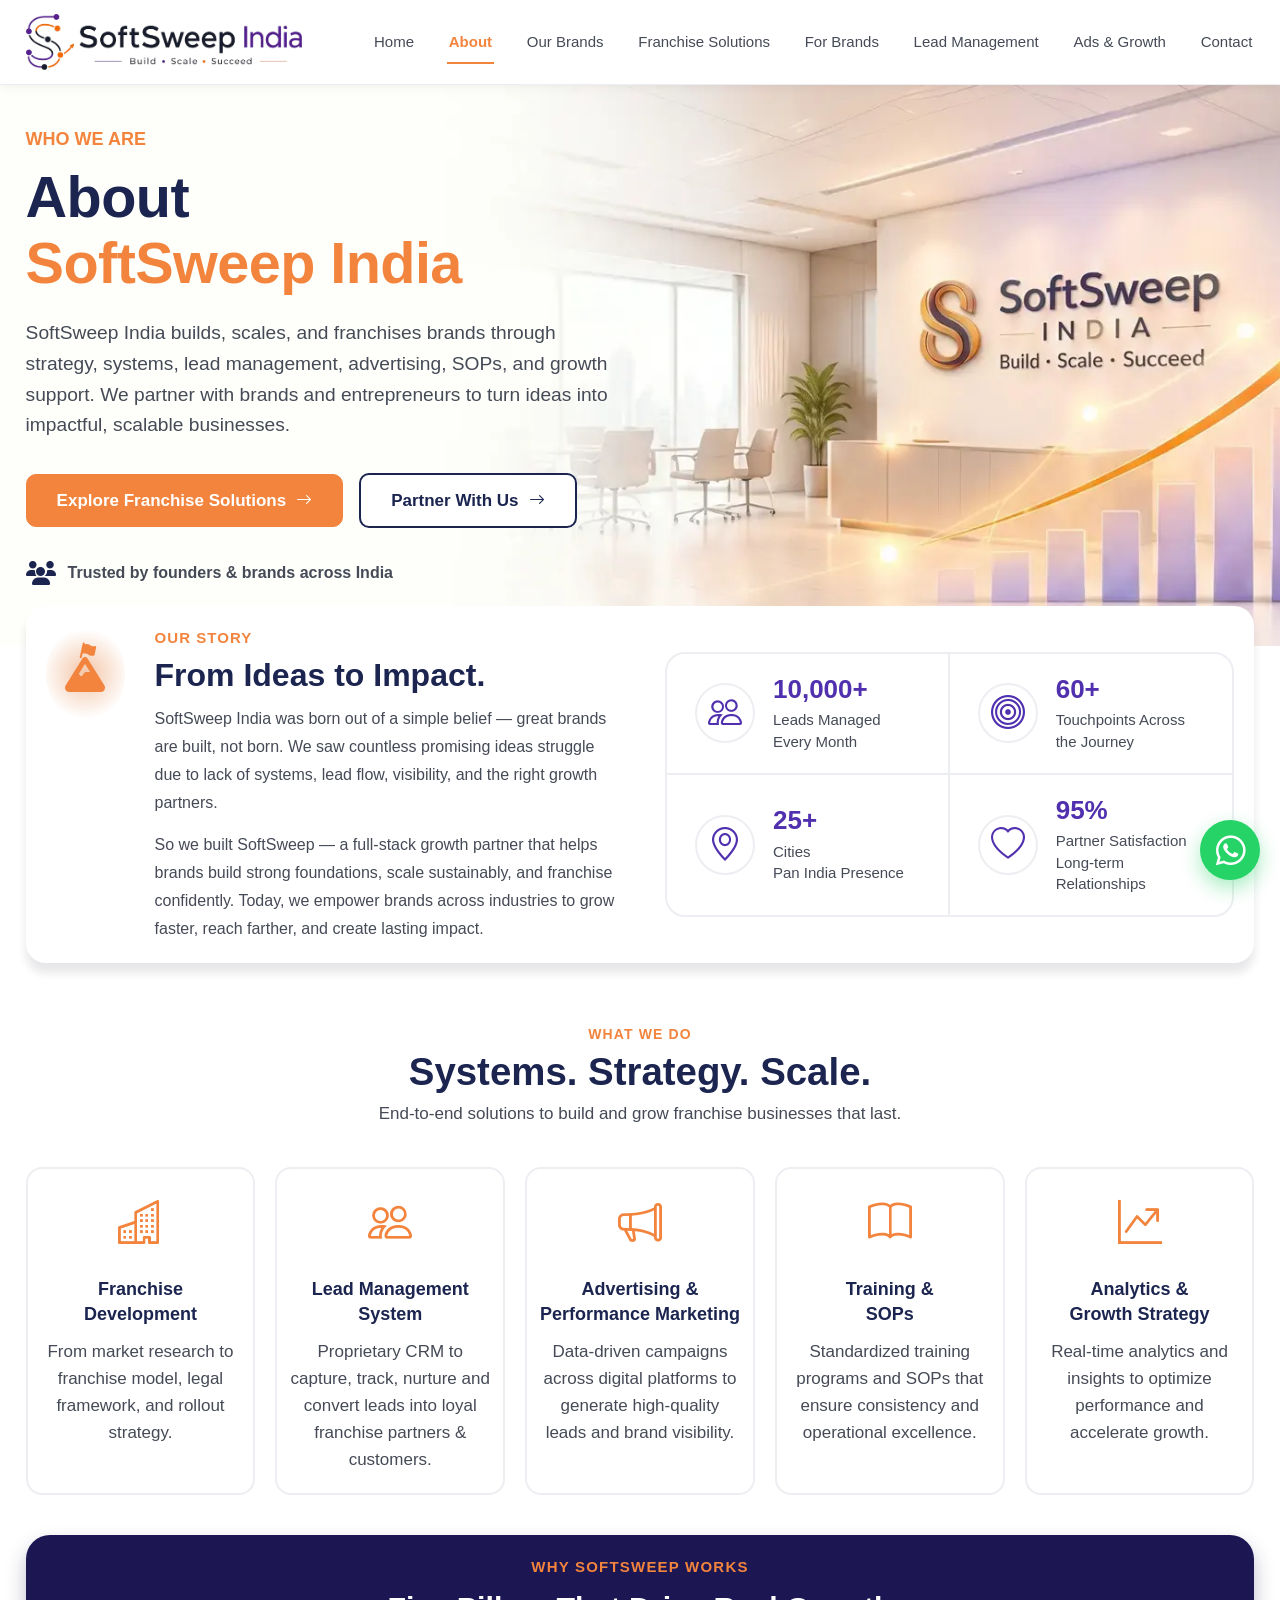
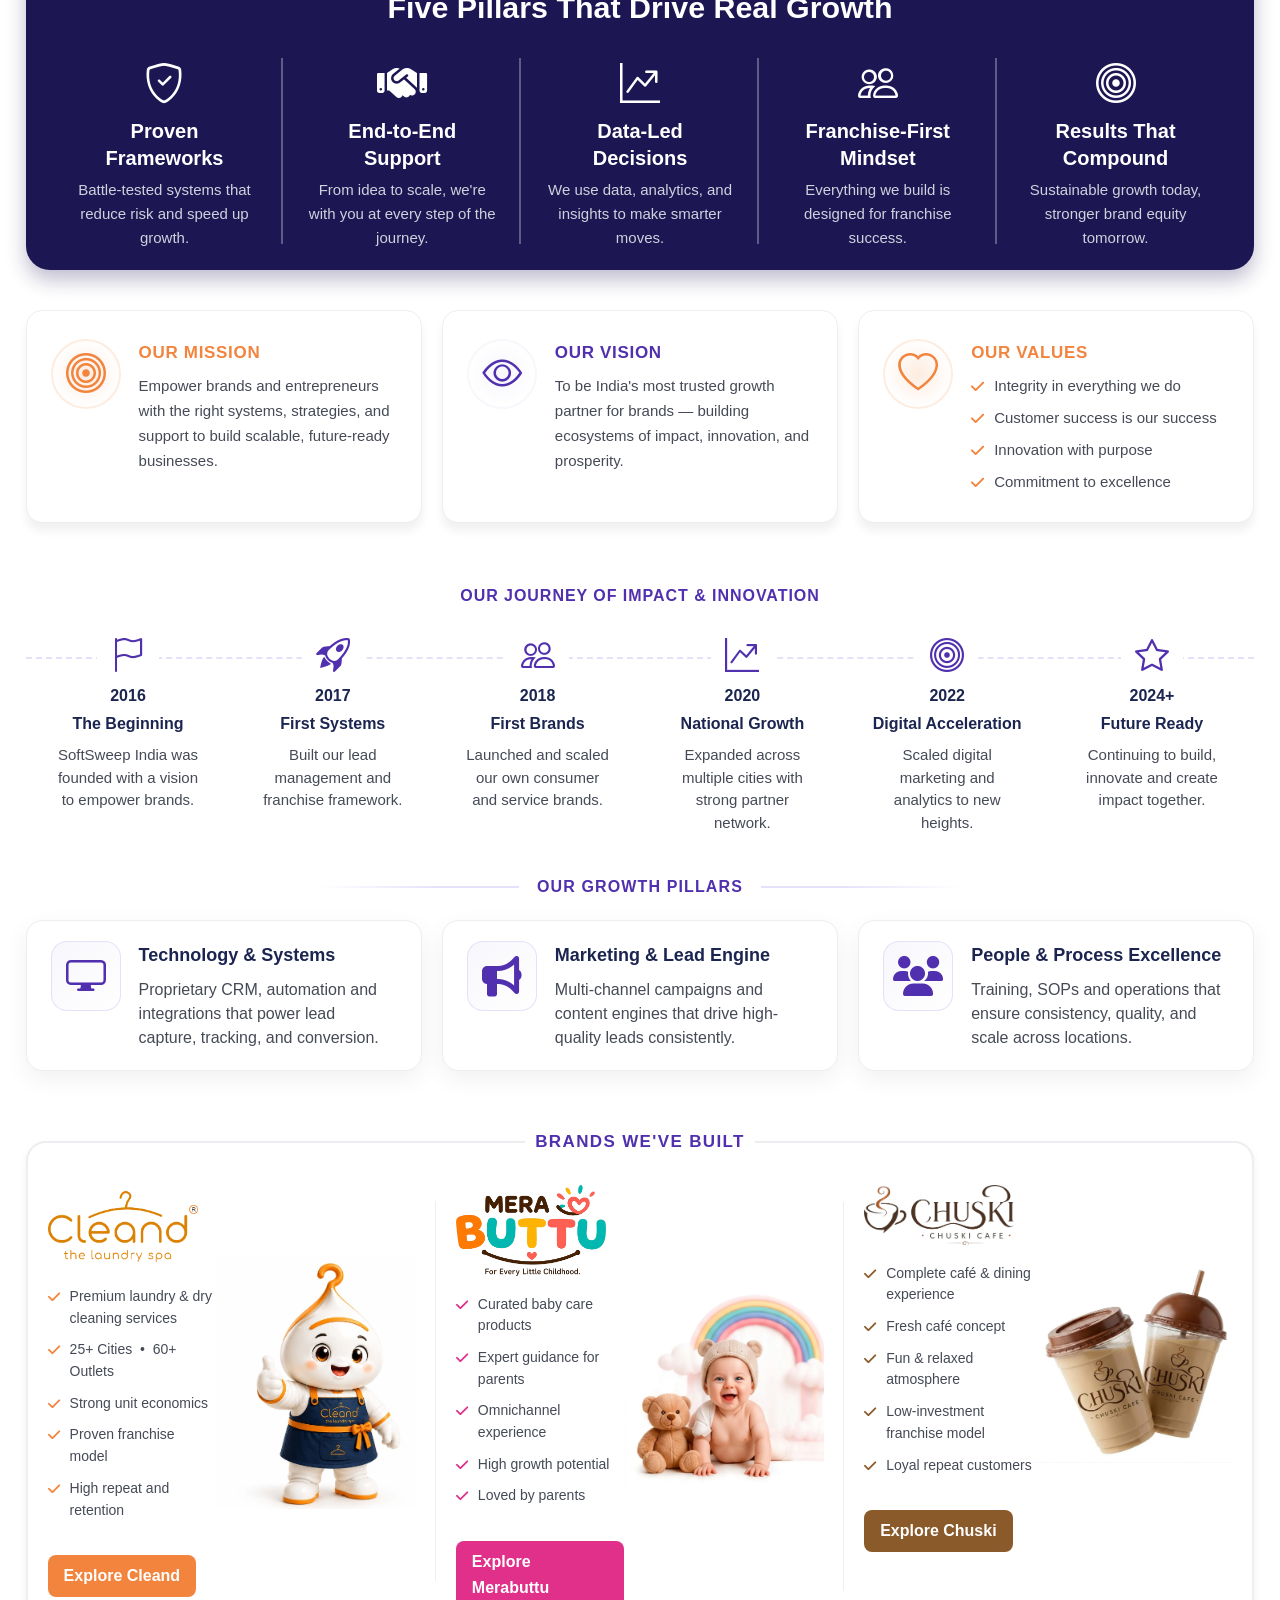
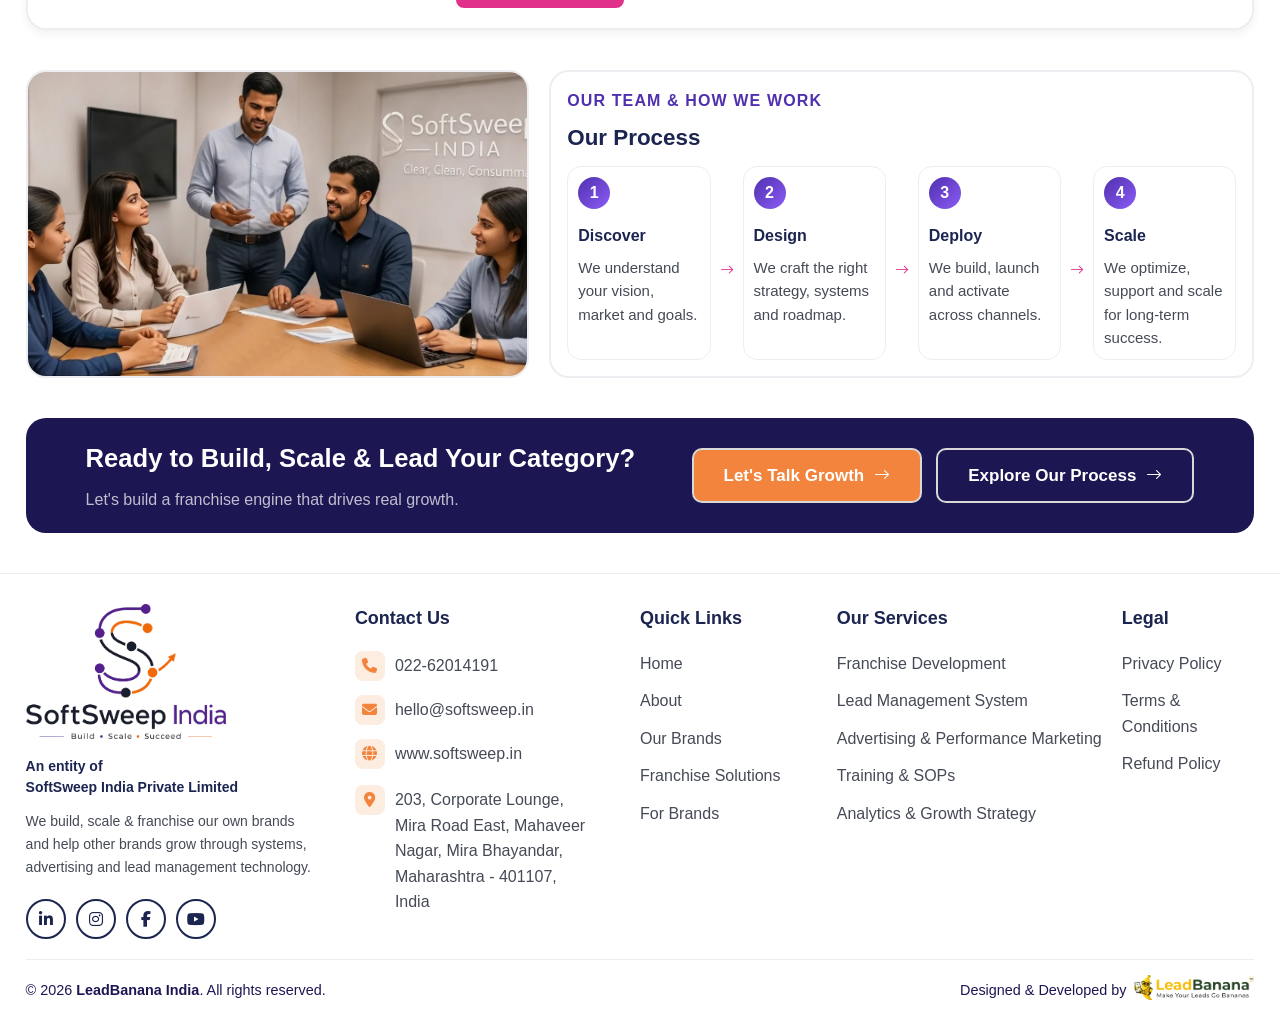
==== commit 640caca4: "new" ====
--- a/about.html
+++ b/about.html
@@ -448,20 +448,21 @@
                     <div class="brand-box brand-box--ccafe slide-up">
                         <div>
                             <div class="brand-box__media">
-                                <img src="images/ccafe-logo.webp" alt="Ccafe.shop coffee and cafe experience"
+                                <img src="images/chuski-cafe-logo.webp" alt="Ccafe.shop coffee and cafe experience"
                                     class="brand-box__image">
                             </div>
                             <ul class="brand-box__checklist">
-                                <li><i class="fa-solid fa-check"></i> Freshly brewed specialty coffee</li>
-                                <li><i class="fa-solid fa-check"></i> 40+ outlets across India</li>
-                                <li><i class="fa-solid fa-check"></i> Instagram-worthy cafe experience</li>
+                                <li><i class="fa-solid fa-check"></i> Complete café &amp; dining experience</li>
+                                <li><i class="fa-solid fa-check"></i> Fresh café concept</li>
+                                <li><i class="fa-solid fa-check"></i> Fun & relaxed atmosphere</li>
                                 <li><i class="fa-solid fa-check"></i> Low-investment franchise model</li>
                                 <li><i class="fa-solid fa-check"></i> Loyal repeat customers</li>
                             </ul>
-                            <a href="https://ccafe.shop/" target="_blank" class="brand-box__btn">Explore Ccafe</a>
+                            <a href="https://www.chuskicafe.com/" target="_blank" class="brand-box__btn">Explore
+                                Chuski</a>
                         </div>
                         <div>
-                            <img src="images/ccafe-detail-img.webp" alt="Ccafe.shop — Coffee & Conversations"
+                            <img src="images/chuski-detail-img.webp" alt="Ccafe.shop — Coffee & Conversations"
                                 class="brand-box__logo">
                         </div>
                     </div>
